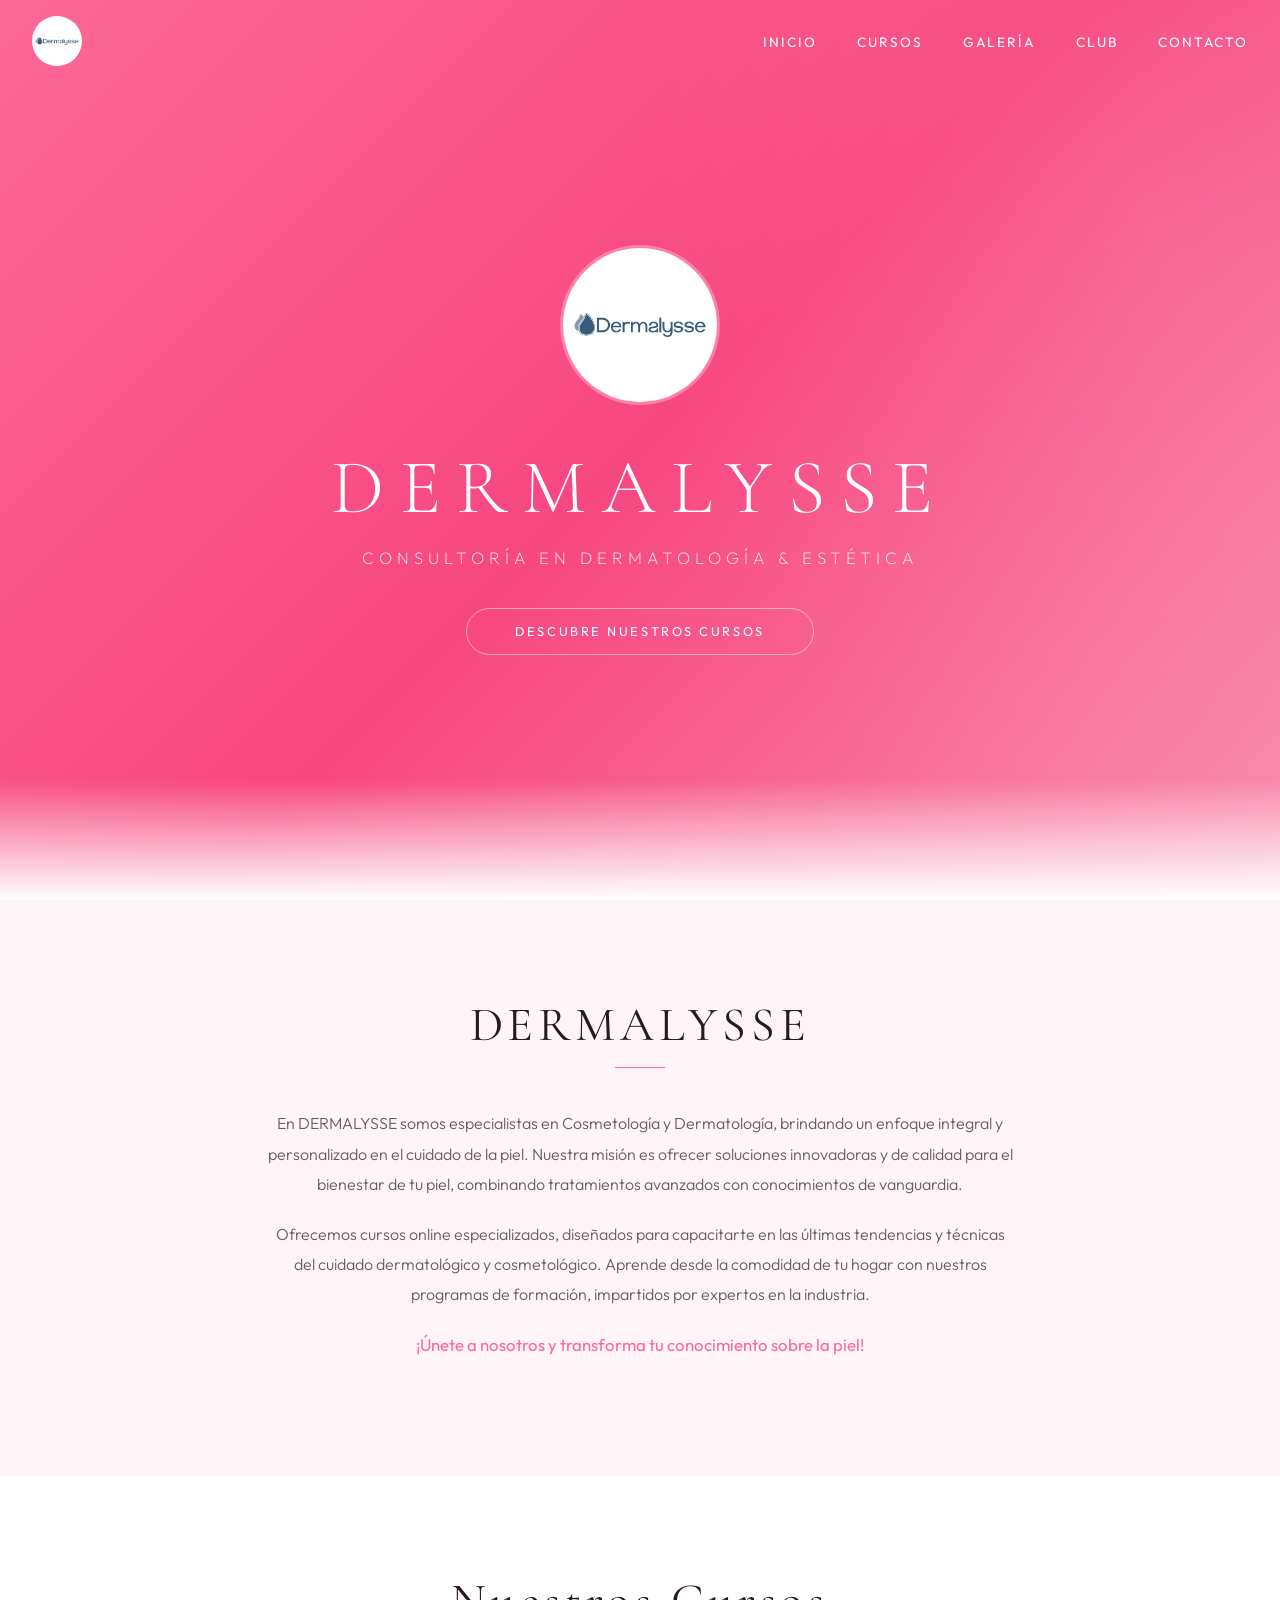
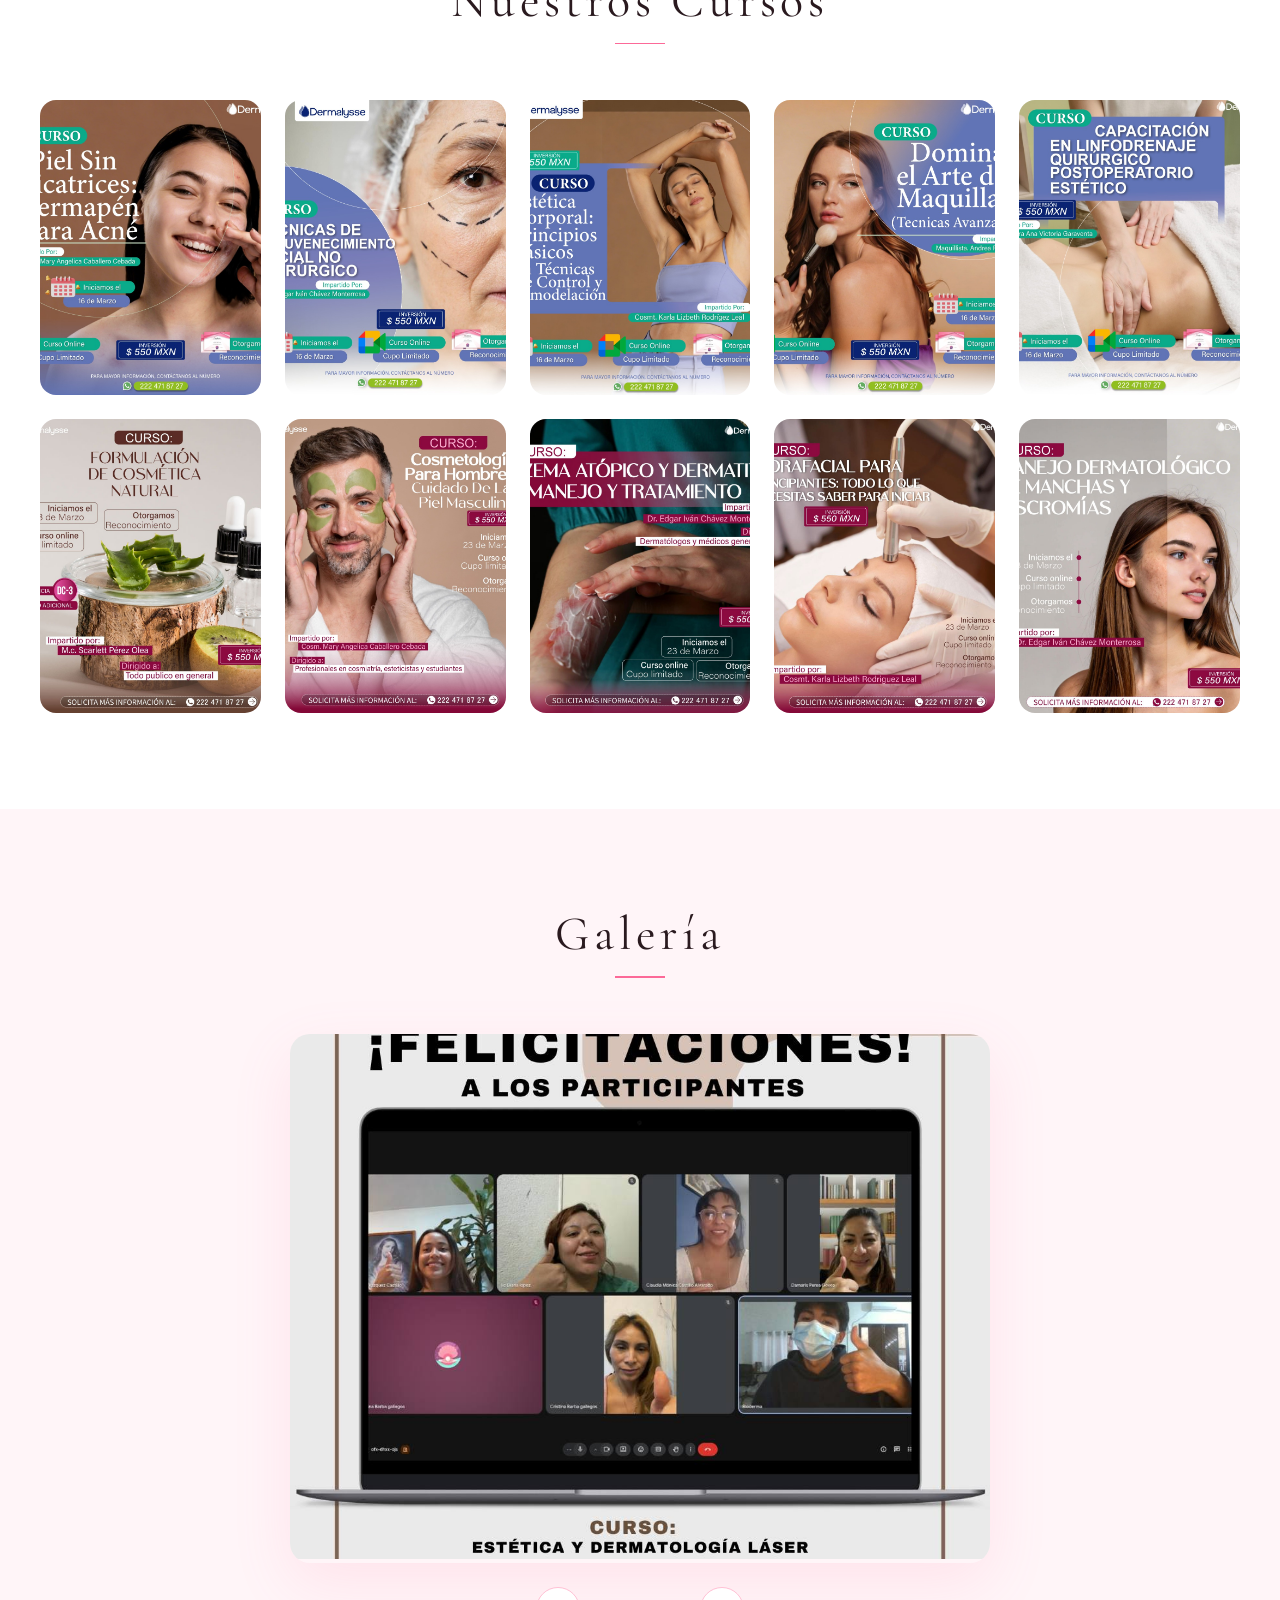
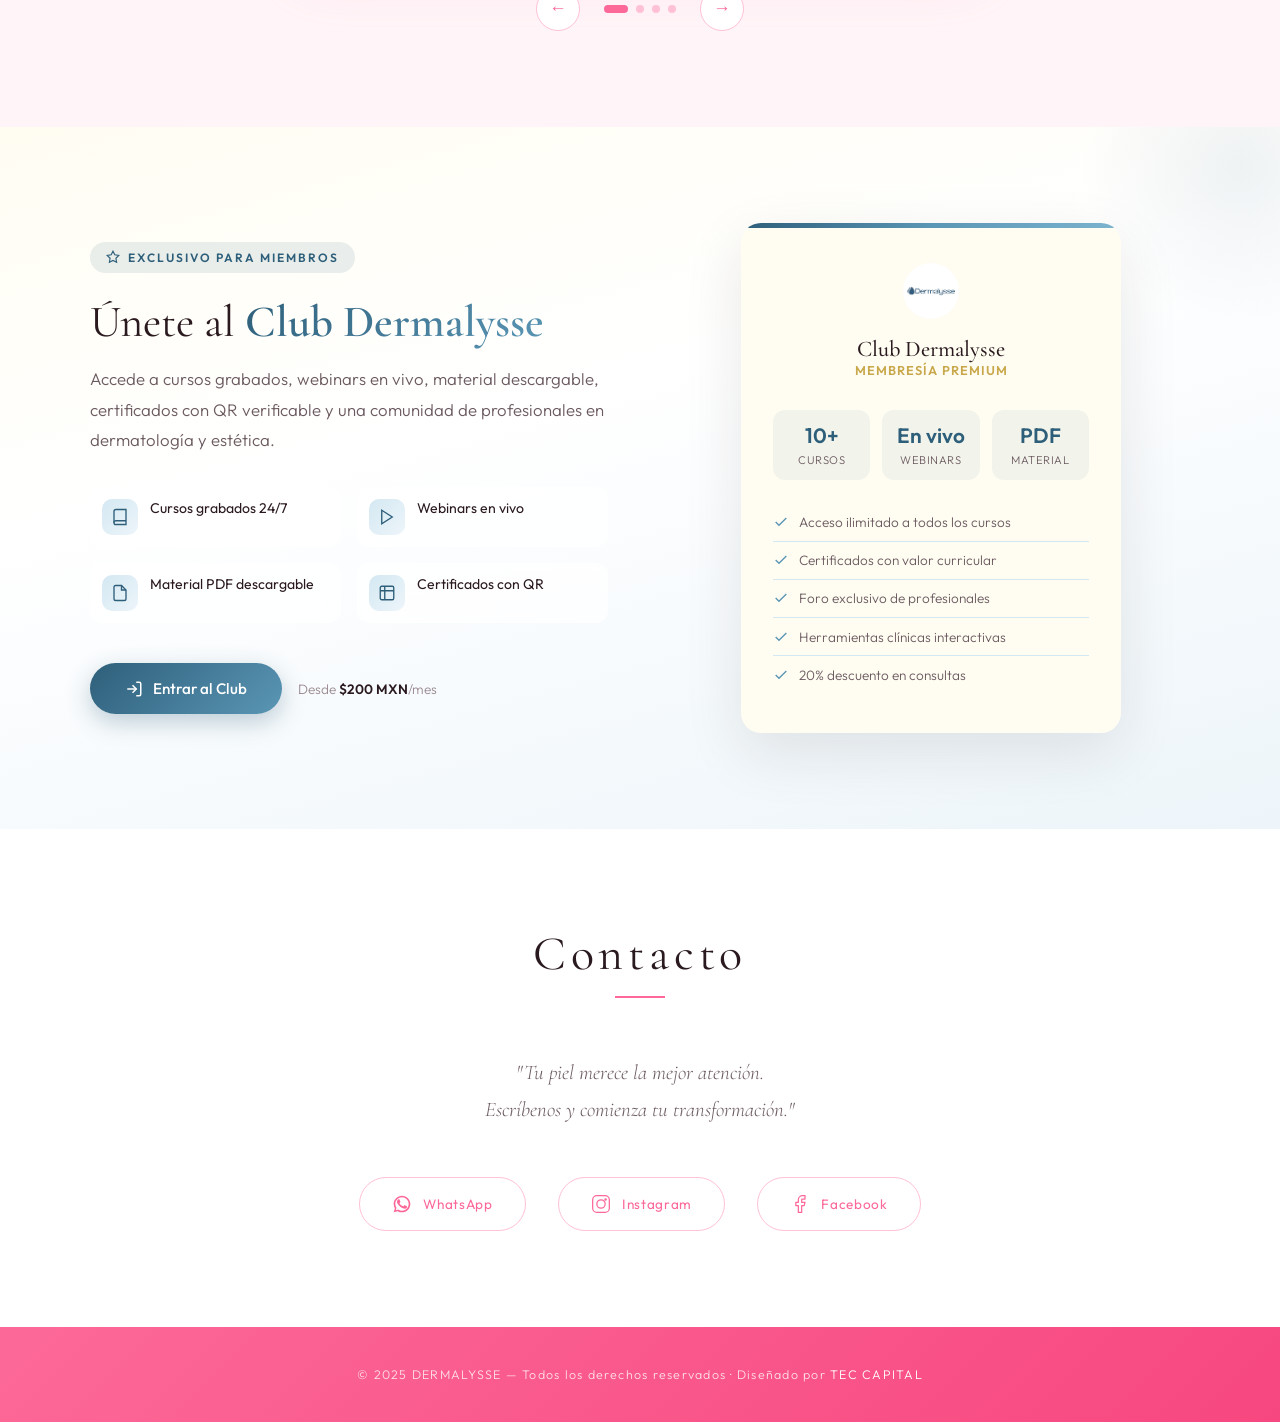
==== index.html @ e2c8ffbb "Add files via upload" ====
<!DOCTYPE html>
<html lang="es">
<head>
  <meta charset="UTF-8">
  <meta name="viewport" content="width=device-width, initial-scale=1.0">
  <title>DERMALYSSE — Consultoría en Dermatología y Estética</title>
  <link rel="icon" type="image/x-icon" href="favicon.ico">
  <link rel="icon" type="image/png" href="favicon.png">
  <link rel="apple-touch-icon" href="favicon.png">
  <link rel="preconnect" href="https://fonts.googleapis.com">
  <link href="https://fonts.googleapis.com/css2?family=Cormorant+Garamond:ital,wght@0,300;0,400;0,500;0,600;1,300;1,400&family=Outfit:wght@200;300;400;500;600&display=swap" rel="stylesheet">
  <style>
    /* ═══════════════════════════════════════
       DERMALYSSE — Minimalist Rose Theme
       ═══════════════════════════════════════ */

    :root {
      --rosa-bold: #f74780;
      --rosa-main: #fc6998;
      --rosa-mid: #fa8fb1;
      --rosa-soft: #ffc1d5;
      --rosa-pale: #ffe4ec;
      --rosa-ghost: #fff5f8;
      --white: #ffffff;
      --dark: #2a1a1f;
      --gray: #6b5a60;
      --light-gray: #9a8a90;
    }

    * {
      margin: 0;
      padding: 0;
      box-sizing: border-box;
    }

    html {
      scroll-behavior: smooth;
    }

    body {
      font-family: 'Outfit', sans-serif;
      font-weight: 300;
      color: var(--dark);
      background: var(--white);
      overflow-x: hidden;
    }

    /* ── NAV ── */
    nav {
      position: fixed;
      top: 0;
      left: 0;
      width: 100%;
      z-index: 1000;
      padding: 1rem 2rem;
      display: flex;
      align-items: center;
      justify-content: space-between;
      transition: all 0.4s ease;
      background: transparent;
    }

    nav.scrolled {
      background: rgba(255,255,255,0.92);
      backdrop-filter: blur(20px);
      -webkit-backdrop-filter: blur(20px);
      box-shadow: 0 1px 30px rgba(252,105,152,0.08);
      padding: 0.7rem 2rem;
    }

    .nav-logo {
      height: 50px;
      border-radius: 50%;
      transition: transform 0.3s ease;
    }

    nav.scrolled .nav-logo {
      height: 40px;
    }

    .nav-links {
      display: flex;
      gap: 2.5rem;
      list-style: none;
    }

    .nav-links a {
      text-decoration: none;
      font-size: 0.85rem;
      font-weight: 400;
      letter-spacing: 0.15em;
      text-transform: uppercase;
      color: var(--white);
      position: relative;
      transition: color 0.3s ease;
    }

    nav.scrolled .nav-links a {
      color: var(--dark);
    }

    .nav-links a::after {
      content: '';
      position: absolute;
      bottom: -4px;
      left: 0;
      width: 0;
      height: 1.5px;
      background: var(--rosa-main);
      transition: width 0.3s ease;
    }

    .nav-links a:hover::after {
      width: 100%;
    }

    /* Hamburger */
    .hamburger {
      display: none;
      flex-direction: column;
      gap: 5px;
      cursor: pointer;
      z-index: 1001;
    }

    .hamburger span {
      width: 25px;
      height: 2px;
      background: var(--white);
      transition: all 0.3s ease;
    }

    nav.scrolled .hamburger span {
      background: var(--dark);
    }

    /* ── HERO ── */
    .hero {
      min-height: 100vh;
      display: flex;
      align-items: center;
      justify-content: center;
      position: relative;
      overflow: hidden;
      background: linear-gradient(135deg, var(--rosa-main) 0%, var(--rosa-bold) 50%, var(--rosa-mid) 100%);
    }

    .hero::before {
      content: '';
      position: absolute;
      top: -50%;
      right: -30%;
      width: 80%;
      height: 150%;
      background: radial-gradient(ellipse, rgba(255,255,255,0.08) 0%, transparent 70%);
      pointer-events: none;
    }

    .hero::after {
      content: '';
      position: absolute;
      bottom: 0;
      left: 0;
      width: 100%;
      height: 120px;
      background: linear-gradient(to top, var(--white), transparent);
      pointer-events: none;
    }

    .hero-content {
      text-align: center;
      z-index: 2;
      padding: 2rem;
      animation: fadeUp 1.2s ease forwards;
    }

    .hero-logo-main {
      width: 160px;
      height: 160px;
      border-radius: 50%;
      object-fit: cover;
      border: 3px solid rgba(255,255,255,0.3);
      margin-bottom: 2rem;
      animation: softPulse 4s ease-in-out infinite;
    }

    .hero h1 {
      font-family: 'Cormorant Garamond', serif;
      font-weight: 300;
      font-size: clamp(2.5rem, 6vw, 5rem);
      color: var(--white);
      letter-spacing: 0.2em;
      margin-bottom: 0.8rem;
    }

    .hero-tagline {
      font-size: clamp(0.85rem, 2vw, 1.05rem);
      font-weight: 200;
      color: rgba(255,255,255,0.85);
      letter-spacing: 0.3em;
      text-transform: uppercase;
      margin-bottom: 2.5rem;
    }

    .hero-cta {
      display: inline-block;
      padding: 0.9rem 3rem;
      border: 1.5px solid rgba(255,255,255,0.5);
      color: var(--white);
      text-decoration: none;
      font-size: 0.8rem;
      letter-spacing: 0.2em;
      text-transform: uppercase;
      font-weight: 400;
      transition: all 0.4s ease;
      border-radius: 50px;
    }

    .hero-cta:hover {
      background: var(--white);
      color: var(--rosa-main);
      border-color: var(--white);
      transform: translateY(-2px);
      box-shadow: 0 10px 40px rgba(0,0,0,0.1);
    }

    /* ── ACERCA ── */
    .acerca {
      padding: 6rem 2rem;
      background: var(--rosa-ghost);
    }

    .acerca-wrapper {
      max-width: 750px;
      margin: 0 auto;
      text-align: center;
    }

    .acerca-wrapper h2 {
      font-family: 'Cormorant Garamond', serif;
      font-weight: 400;
      font-size: clamp(2rem, 4vw, 3rem);
      color: var(--dark);
      letter-spacing: 0.1em;
      margin-bottom: 0.8rem;
    }

    .acerca-wrapper .line {
      width: 50px;
      height: 1.5px;
      background: var(--rosa-main);
      margin: 0 auto 2.5rem auto;
    }

    .acerca-wrapper p {
      font-size: 1rem;
      font-weight: 300;
      color: var(--gray);
      line-height: 1.9;
      margin-bottom: 1.2rem;
    }

    .acerca-wrapper p:last-of-type {
      font-weight: 400;
      color: var(--rosa-main);
      font-size: 1.05rem;
      margin-top: 0.5rem;
    }

    /* ── MODAL ── */
    .modal-backdrop {
      position: fixed;
      inset: 0;
      background: rgba(42,26,31,0.45);
      backdrop-filter: blur(8px);
      -webkit-backdrop-filter: blur(8px);
      z-index: 2000;
      display: flex;
      align-items: center;
      justify-content: center;
      opacity: 0;
      pointer-events: none;
      transition: opacity 0.35s ease;
    }

    .modal-backdrop.active {
      opacity: 1;
      pointer-events: all;
    }

    .modal-card {
      background: var(--white);
      border-radius: 20px;
      padding: 2.5rem 2rem;
      max-width: 400px;
      width: 90%;
      text-align: center;
      transform: translateY(30px) scale(0.95);
      transition: transform 0.35s cubic-bezier(0.4,0,0.2,1);
      box-shadow: 0 25px 60px rgba(252,105,152,0.15);
      position: relative;
    }

    .modal-backdrop.active .modal-card {
      transform: translateY(0) scale(1);
    }

    .modal-close {
      position: absolute;
      top: 1rem;
      right: 1.2rem;
      background: none;
      border: none;
      font-size: 1.4rem;
      color: var(--light-gray);
      cursor: pointer;
      transition: color 0.3s ease;
      line-height: 1;
    }

    .modal-close:hover {
      color: var(--rosa-bold);
    }

    .modal-curso-name {
      font-family: 'Cormorant Garamond', serif;
      font-size: 1.6rem;
      font-weight: 500;
      color: var(--dark);
      margin-bottom: 0.4rem;
    }

    .modal-modalidad {
      font-size: 0.8rem;
      font-weight: 400;
      letter-spacing: 0.15em;
      text-transform: uppercase;
      color: var(--rosa-main);
      margin-bottom: 2rem;
    }

    .modal-features {
      display: flex;
      flex-direction: column;
      gap: 0.9rem;
      margin-bottom: 2rem;
    }

    .modal-feature {
      display: flex;
      align-items: center;
      gap: 0.8rem;
      padding: 0.7rem 1rem;
      background: var(--rosa-ghost);
      border-radius: 12px;
    }

    .modal-feature-icon {
      width: 36px;
      height: 36px;
      border-radius: 50%;
      background: var(--rosa-pale);
      display: flex;
      align-items: center;
      justify-content: center;
      flex-shrink: 0;
    }

    .modal-feature-icon svg {
      width: 16px;
      height: 16px;
    }

    .modal-feature span {
      font-size: 0.88rem;
      font-weight: 400;
      color: var(--dark);
      text-align: left;
    }

    .modal-inscribirse {
      display: inline-block;
      padding: 0.9rem 3rem;
      background: #25D366;
      color: var(--white);
      text-decoration: none;
      font-size: 0.85rem;
      font-weight: 500;
      letter-spacing: 0.1em;
      text-transform: uppercase;
      border-radius: 50px;
      transition: all 0.4s ease;
      border: none;
      cursor: pointer;
    }

    .modal-inscribirse:hover {
      background: #1fb855;
      transform: translateY(-2px);
      box-shadow: 0 10px 30px rgba(37,211,102,0.25);
    }

    /* ── SECTION TITLES ── */
    .section-title {
      text-align: center;
      margin-bottom: 3.5rem;
    }

    .section-title h2 {
      font-family: 'Cormorant Garamond', serif;
      font-weight: 400;
      font-size: clamp(2rem, 4vw, 3rem);
      color: var(--dark);
      letter-spacing: 0.1em;
      margin-bottom: 0.8rem;
    }

    .section-title .line {
      width: 50px;
      height: 1.5px;
      background: var(--rosa-main);
      margin: 0 auto;
    }

    /* ── CURSOS ── */
    .cursos {
      padding: 6rem 2rem;
      background: var(--white);
    }

    .cursos-grid {
      max-width: 1200px;
      margin: 0 auto;
      display: grid;
      grid-template-columns: repeat(auto-fill, minmax(220px, 1fr));
      gap: 1.5rem;
    }

    .curso-card {
      position: relative;
      border-radius: 16px;
      overflow: hidden;
      aspect-ratio: 3/4;
      cursor: pointer;
      group: curso;
    }

    .curso-card img {
      width: 100%;
      height: 100%;
      object-fit: cover;
      transition: transform 0.6s ease, filter 0.4s ease;
    }

    .curso-card:hover img {
      transform: scale(1.05);
    }

    .curso-overlay {
      position: absolute;
      inset: 0;
      background: linear-gradient(to top, rgba(252,105,152,0.85) 0%, transparent 60%);
      display: flex;
      align-items: flex-end;
      padding: 1.5rem;
      opacity: 0;
      transition: opacity 0.4s ease;
    }

    .curso-card:hover .curso-overlay {
      opacity: 1;
    }

    .curso-overlay span {
      color: var(--white);
      font-family: 'Cormorant Garamond', serif;
      font-size: 1.2rem;
      font-weight: 500;
      letter-spacing: 0.05em;
    }

    /* ── GALERÍA ── */
    .galeria {
      padding: 6rem 2rem;
      background: var(--rosa-ghost);
    }

    .carousel-container {
      max-width: 700px;
      margin: 0 auto;
      position: relative;
    }

    .carousel-track {
      overflow: hidden;
      border-radius: 20px;
      box-shadow: 0 20px 60px rgba(252,105,152,0.12);
    }

    .carousel-inner {
      display: flex;
      transition: transform 0.5s cubic-bezier(0.4, 0, 0.2, 1);
    }

    .carousel-slide {
      min-width: 100%;
      aspect-ratio: 4/3;
    }

    .carousel-slide img {
      width: 100%;
      height: 100%;
      object-fit: cover;
    }

    .carousel-controls {
      display: flex;
      justify-content: center;
      align-items: center;
      gap: 1.5rem;
      margin-top: 1.5rem;
    }

    .carousel-btn {
      width: 44px;
      height: 44px;
      border-radius: 50%;
      border: 1.5px solid var(--rosa-soft);
      background: var(--white);
      color: var(--rosa-main);
      font-size: 1.1rem;
      cursor: pointer;
      display: flex;
      align-items: center;
      justify-content: center;
      transition: all 0.3s ease;
    }

    .carousel-btn:hover {
      background: var(--rosa-main);
      color: var(--white);
      border-color: var(--rosa-main);
      transform: scale(1.08);
    }

    .carousel-dots {
      display: flex;
      gap: 8px;
    }

    .carousel-dot {
      width: 8px;
      height: 8px;
      border-radius: 50%;
      background: var(--rosa-soft);
      border: none;
      cursor: pointer;
      transition: all 0.3s ease;
    }

    .carousel-dot.active {
      background: var(--rosa-main);
      width: 24px;
      border-radius: 4px;
    }

    /* ── CONTACTO ── */
    .contacto {
      padding: 6rem 2rem;
      background: var(--white);
    }

    .contacto-wrapper {
      max-width: 800px;
      margin: 0 auto;
      text-align: center;
    }

    .contacto-text {
      font-family: 'Cormorant Garamond', serif;
      font-size: 1.3rem;
      font-weight: 300;
      color: var(--gray);
      line-height: 1.8;
      margin-bottom: 3rem;
      font-style: italic;
    }

    .contacto-links {
      display: flex;
      justify-content: center;
      gap: 2rem;
      flex-wrap: wrap;
    }

    .contacto-btn {
      display: flex;
      align-items: center;
      gap: 0.7rem;
      padding: 1rem 2rem;
      border-radius: 50px;
      text-decoration: none;
      font-size: 0.85rem;
      font-weight: 400;
      letter-spacing: 0.05em;
      transition: all 0.4s ease;
      border: 1.5px solid var(--rosa-soft);
      color: var(--rosa-main);
      background: var(--white);
    }

    .contacto-btn svg {
      width: 20px;
      height: 20px;
      flex-shrink: 0;
    }

    .contacto-btn:hover {
      background: var(--rosa-main);
      color: var(--white);
      border-color: var(--rosa-main);
      transform: translateY(-3px);
      box-shadow: 0 10px 30px rgba(252,105,152,0.2);
    }

    .contacto-btn:hover svg path,
    .contacto-btn:hover svg circle {
      fill: var(--white);
    }

    .contacto-btn--whatsapp:hover {
      background: #25D366;
      border-color: #25D366;
    }

    /* ── CLUB DE MIEMBROS ── */
    .club-section {
      --club-dark: #2e5f7a;
      --club-main: #5a96b5;
      --club-light: #7db4cf;
      --club-pale: #d4e8f2;
      --club-ghost: #edf5fa;
      --club-cream: #fffdf2;
      --club-cream-mid: #f5edd4;
      --club-gold: #c9a84c;
      padding: 6rem 2rem;
      background: linear-gradient(165deg, var(--club-cream) 0%, #fff 40%, var(--club-ghost) 100%);
      position: relative;
      overflow: hidden;
    }

    .club-section::before {
      content: '';
      position: absolute;
      top: -120px;
      right: -120px;
      width: 320px;
      height: 320px;
      border-radius: 50%;
      background: radial-gradient(circle, rgba(46,95,122,.08), transparent 70%);
      pointer-events: none;
    }

    .club-wrapper {
      max-width: 1100px;
      margin: 0 auto;
      display: grid;
      grid-template-columns: 1fr 1fr;
      gap: 4rem;
      align-items: center;
    }

    .club-info {
      position: relative;
      z-index: 1;
    }

    .club-badge {
      display: inline-flex;
      align-items: center;
      gap: .5rem;
      background: rgba(46,95,122,.1);
      color: var(--club-dark);
      font-size: .75rem;
      font-weight: 600;
      letter-spacing: 2px;
      text-transform: uppercase;
      padding: .5rem 1rem;
      border-radius: 30px;
      margin-bottom: 1.5rem;
    }

    .club-info h2 {
      font-family: 'Cormorant Garamond', serif;
      font-size: 2.8rem;
      font-weight: 400;
      line-height: 1.15;
      color: var(--dark);
      margin-bottom: 1rem;
    }

    .club-info h2 span {
      background: linear-gradient(135deg, var(--club-dark), var(--club-main));
      -webkit-background-clip: text;
      -webkit-text-fill-color: transparent;
      background-clip: text;
      font-weight: 600;
    }

    .club-info > p {
      font-size: 1.05rem;
      color: var(--gray);
      line-height: 1.8;
      margin-bottom: 2rem;
    }

    .club-features {
      display: grid;
      grid-template-columns: 1fr 1fr;
      gap: 1rem;
      margin-bottom: 2.5rem;
    }

    .club-feat {
      display: flex;
      align-items: flex-start;
      gap: .75rem;
      padding: .75rem;
      border-radius: 12px;
      background: rgba(255,255,255,.7);
      backdrop-filter: blur(6px);
      transition: transform .3s ease, box-shadow .3s ease;
    }

    .club-feat:hover {
      transform: translateY(-2px);
      box-shadow: 0 6px 20px rgba(46,95,122,.1);
    }

    .club-feat-icon {
      flex-shrink: 0;
      width: 36px;
      height: 36px;
      border-radius: 10px;
      background: linear-gradient(135deg, var(--club-pale), var(--club-ghost));
      display: grid;
      place-items: center;
    }

    .club-feat-icon svg {
      width: 18px;
      height: 18px;
      stroke: var(--club-dark);
      fill: none;
      stroke-width: 1.8;
    }

    .club-feat span {
      font-size: .88rem;
      font-weight: 400;
      color: var(--dark);
      line-height: 1.4;
    }

    .club-actions {
      display: flex;
      gap: 1rem;
      align-items: center;
      flex-wrap: wrap;
    }

    .club-btn-primary {
      display: inline-flex;
      align-items: center;
      gap: .6rem;
      padding: 1rem 2.2rem;
      background: linear-gradient(135deg, var(--club-dark), var(--club-main));
      color: white;
      border: none;
      border-radius: 50px;
      font-size: .95rem;
      font-weight: 500;
      text-decoration: none;
      transition: all .4s ease;
      box-shadow: 0 8px 25px rgba(46,95,122,.3);
    }

    .club-btn-primary:hover {
      transform: translateY(-2px);
      box-shadow: 0 12px 35px rgba(46,95,122,.4);
    }

    .club-btn-primary svg {
      width: 18px;
      height: 18px;
      fill: none;
      stroke: white;
      stroke-width: 2;
    }

    .club-price-hint {
      font-size: .85rem;
      color: var(--light-gray);
    }

    .club-price-hint strong {
      color: var(--dark);
      font-weight: 600;
    }

    .club-visual {
      position: relative;
      display: flex;
      justify-content: center;
      align-items: center;
    }

    .club-card-preview {
      background: var(--club-cream);
      border-radius: 20px;
      box-shadow: 0 20px 60px rgba(42,26,31,.1);
      padding: 2.5rem 2rem;
      width: 100%;
      max-width: 380px;
      position: relative;
      overflow: hidden;
    }

    .club-card-preview::before {
      content: '';
      position: absolute;
      top: 0;
      left: 0;
      right: 0;
      height: 5px;
      background: linear-gradient(90deg, var(--club-dark), var(--club-main), var(--club-light));
    }

    .club-card-header {
      text-align: center;
      margin-bottom: 2rem;
    }

    .club-card-logo {
      width: 56px;
      height: 56px;
      border-radius: 50%;
      margin-bottom: .75rem;
    }

    .club-card-header h3 {
      font-family: 'Cormorant Garamond', serif;
      font-size: 1.4rem;
      font-weight: 500;
      color: var(--dark);
    }

    .club-card-header p {
      font-size: .8rem;
      color: var(--club-gold);
      letter-spacing: 1px;
      text-transform: uppercase;
      font-weight: 600;
    }

    .club-card-stats {
      display: grid;
      grid-template-columns: 1fr 1fr 1fr;
      gap: .75rem;
      margin-bottom: 1.5rem;
    }

    .club-card-stat {
      text-align: center;
      padding: .75rem .5rem;
      background: rgba(46,95,122,.06);
      border-radius: 12px;
    }

    .club-card-stat strong {
      display: block;
      font-size: 1.3rem;
      font-weight: 600;
      color: var(--club-dark);
    }

    .club-card-stat span {
      font-size: .7rem;
      color: var(--gray);
      text-transform: uppercase;
      letter-spacing: .5px;
    }

    .club-card-items {
      list-style: none;
    }

    .club-card-items li {
      display: flex;
      align-items: center;
      gap: .6rem;
      padding: .6rem 0;
      border-bottom: 1px solid var(--club-pale);
      font-size: .85rem;
      color: var(--gray);
    }

    .club-card-items li:last-child {
      border-bottom: none;
    }

    .club-card-items li svg {
      width: 16px;
      height: 16px;
      stroke: var(--club-main);
      fill: none;
      stroke-width: 2;
      flex-shrink: 0;
    }

    @media (max-width: 768px) {
      .club-wrapper {
        grid-template-columns: 1fr;
        gap: 2.5rem;
        text-align: center;
      }
      .club-info h2 { font-size: 2.1rem; }
      .club-features { grid-template-columns: 1fr; }
      .club-actions { justify-content: center; }
      .club-visual { order: -1; }
      .club-card-preview { max-width: 340px; }
    }

    /* ── FOOTER ── */
    footer {
      background: linear-gradient(135deg, var(--rosa-main), var(--rosa-bold));
      padding: 2.5rem 2rem;
      text-align: center;
    }

    footer p {
      color: rgba(255,255,255,0.8);
      font-size: 0.78rem;
      letter-spacing: 0.1em;
    }

    footer a {
      color: var(--white);
      text-decoration: none;
    }

    /* ── ANIMATIONS ── */
    @keyframes fadeUp {
      from { opacity: 0; transform: translateY(40px); }
      to { opacity: 1; transform: translateY(0); }
    }

    @keyframes softPulse {
      0%, 100% { box-shadow: 0 0 0 0 rgba(255,255,255,0.2); }
      50% { box-shadow: 0 0 0 20px rgba(255,255,255,0); }
    }

    .reveal {
      opacity: 0;
      transform: translateY(30px);
      transition: all 0.8s cubic-bezier(0.4, 0, 0.2, 1);
    }

    .reveal.visible {
      opacity: 1;
      transform: translateY(0);
    }

    /* ── MOBILE ── */
    @media (max-width: 768px) {
      .nav-links {
        position: fixed;
        top: 0;
        right: -100%;
        width: 70%;
        height: 100vh;
        background: rgba(255,255,255,0.97);
        backdrop-filter: blur(20px);
        flex-direction: column;
        align-items: center;
        justify-content: center;
        gap: 2rem;
        transition: right 0.4s ease;
      }

      .nav-links.open {
        right: 0;
      }

      .nav-links a {
        color: var(--dark) !important;
        font-size: 1rem;
      }

      .hamburger {
        display: flex;
      }

      .hamburger.active span:nth-child(1) {
        transform: rotate(45deg) translate(5px, 5px);
      }
      .hamburger.active span:nth-child(2) {
        opacity: 0;
      }
      .hamburger.active span:nth-child(3) {
        transform: rotate(-45deg) translate(5px, -5px);
      }

      .hero h1 {
        letter-spacing: 0.1em;
      }

      .cursos-grid {
        grid-template-columns: repeat(2, 1fr);
        gap: 1rem;
      }

      .curso-overlay {
        opacity: 1;
        background: linear-gradient(to top, rgba(252,105,152,0.75) 0%, transparent 50%);
      }

      .contacto-links {
        flex-direction: column;
        align-items: center;
      }

      .contacto-btn {
        width: 100%;
        max-width: 300px;
        justify-content: center;
      }
    }

    @media (max-width: 480px) {
      .cursos-grid {
        grid-template-columns: 1fr 1fr;
        gap: 0.8rem;
      }

      .curso-card {
        border-radius: 12px;
      }
    }
  </style>
</head>
<body>

  <!-- ═══ NAV ═══ -->
  <nav id="navbar">
    <img src="img/logo.jpg" alt="Dermalysse" class="nav-logo">
    <ul class="nav-links" id="navLinks">
      <li><a href="#inicio" onclick="closeMenu()">Inicio</a></li>
      <li><a href="#cursos" onclick="closeMenu()">Cursos</a></li>
      <li><a href="#galeria" onclick="closeMenu()">Galería</a></li>
      <li><a href="#club" onclick="closeMenu()">Club</a></li>
      <li><a href="#contacto" onclick="closeMenu()">Contacto</a></li>
    </ul>
    <div class="hamburger" id="hamburger" onclick="toggleMenu()">
      <span></span>
      <span></span>
      <span></span>
    </div>
  </nav>

  <!-- ═══ HERO ═══ -->
  <section class="hero" id="inicio">
    <div class="hero-content">
      <img src="img/logo.jpg" alt="Dermalysse Logo" class="hero-logo-main">
      <h1>DERMALYSSE</h1>
      <p class="hero-tagline">Consultoría en Dermatología & Estética</p>
      <a href="#cursos" class="hero-cta">Descubre Nuestros Cursos</a>
    </div>
  </section>

  <!-- ═══ ACERCA ═══ -->
  <section class="acerca">
    <div class="acerca-wrapper reveal">
      <h2>DERMALYSSE</h2>
      <div class="line"></div>
      <p>En DERMALYSSE somos especialistas en Cosmetología y Dermatología, brindando un enfoque integral y personalizado en el cuidado de la piel. Nuestra misión es ofrecer soluciones innovadoras y de calidad para el bienestar de tu piel, combinando tratamientos avanzados con conocimientos de vanguardia.</p>
      <p>Ofrecemos cursos online especializados, diseñados para capacitarte en las últimas tendencias y técnicas del cuidado dermatológico y cosmetológico. Aprende desde la comodidad de tu hogar con nuestros programas de formación, impartidos por expertos en la industria.</p>
      <p>¡Únete a nosotros y transforma tu conocimiento sobre la piel!</p>
    </div>
  </section>

  <!-- ═══ CURSOS ═══ -->
  <section class="cursos" id="cursos">
    <div class="section-title reveal">
      <h2>Nuestros Cursos</h2>
      <div class="line"></div>
    </div>
    <div class="cursos-grid">
      <div class="curso-card reveal" onclick="openModal('Cicatrices')">
        <img src="img/cursos/cicatrices.jpg" alt="Cicatrices" loading="lazy">
        <div class="curso-overlay"><span>Cicatrices</span></div>
      </div>
      <div class="curso-card reveal" onclick="openModal('Quirúrgico')">
        <img src="img/cursos/quirurgico.jpg" alt="Quirúrgico" loading="lazy">
        <div class="curso-overlay"><span>Quirúrgico</span></div>
      </div>
      <div class="curso-card reveal" onclick="openModal('Remodelación')">
        <img src="img/cursos/remodelacion.jpg" alt="Remodelación" loading="lazy">
        <div class="curso-overlay"><span>Remodelación</span></div>
      </div>
      <div class="curso-card reveal" onclick="openModal('Maquillaje')">
        <img src="img/cursos/maquillaje.jpg" alt="Maquillaje" loading="lazy">
        <div class="curso-overlay"><span>Maquillaje</span></div>
      </div>
      <div class="curso-card reveal" onclick="openModal('Linfodrenaje')">
        <img src="img/cursos/linfodrenaje.jpg" alt="Linfodrenaje" loading="lazy">
        <div class="curso-overlay"><span>Linfodrenaje</span></div>
      </div>
      <div class="curso-card reveal" onclick="openModal('Cosmética Natural')">
        <img src="img/cursos/cosmetica-natural.jpg" alt="Cosmética Natural" loading="lazy">
        <div class="curso-overlay"><span>Cosmética Natural</span></div>
      </div>
      <div class="curso-card reveal" onclick="openModal('Cosmetología')">
        <img src="img/cursos/cosmetologia.jpg" alt="Cosmetología" loading="lazy">
        <div class="curso-overlay"><span>Cosmetología</span></div>
      </div>
      <div class="curso-card reveal" onclick="openModal('Eczema')">
        <img src="img/cursos/eczema.jpg" alt="Eczema" loading="lazy">
        <div class="curso-overlay"><span>Eczema</span></div>
      </div>
      <div class="curso-card reveal" onclick="openModal('Hidrafacial')">
        <img src="img/cursos/hidrafacial.jpg" alt="Hidrafacial" loading="lazy">
        <div class="curso-overlay"><span>Hidrafacial</span></div>
      </div>
      <div class="curso-card reveal" onclick="openModal('Manchas')">
        <img src="img/cursos/manchas.jpg" alt="Manchas" loading="lazy">
        <div class="curso-overlay"><span>Manchas</span></div>
      </div>
    </div>
  </section>

  <!-- ═══ GALERÍA ═══ -->
  <section class="galeria" id="galeria">
    <div class="section-title reveal">
      <h2>Galería</h2>
      <div class="line"></div>
    </div>
    <div class="carousel-container reveal">
      <div class="carousel-track">
        <div class="carousel-inner" id="carouselInner">
          <div class="carousel-slide"><img src="img/galeria/foto1.jpg" alt="Galería 1"></div>
          <div class="carousel-slide"><img src="img/galeria/foto2.jpg" alt="Galería 2"></div>
          <div class="carousel-slide"><img src="img/galeria/foto3.jpg" alt="Galería 3"></div>
          <div class="carousel-slide"><img src="img/galeria/foto4.jpg" alt="Galería 4"></div>
        </div>
      </div>
      <div class="carousel-controls">
        <button class="carousel-btn" onclick="moveCarousel(-1)" aria-label="Anterior">&#8592;</button>
        <div class="carousel-dots" id="carouselDots">
          <button class="carousel-dot active" onclick="goToSlide(0)"></button>
          <button class="carousel-dot" onclick="goToSlide(1)"></button>
          <button class="carousel-dot" onclick="goToSlide(2)"></button>
          <button class="carousel-dot" onclick="goToSlide(3)"></button>
        </div>
        <button class="carousel-btn" onclick="moveCarousel(1)" aria-label="Siguiente">&#8594;</button>
      </div>
    </div>
  </section>

  <!-- ═══ CLUB DE MIEMBROS ═══ -->
  <section class="club-section" id="club">
    <div class="club-wrapper">
      <div class="club-info reveal">
        <div class="club-badge">
          <svg width="14" height="14" viewBox="0 0 24 24" fill="none" stroke="currentColor" stroke-width="2"><path d="M12 2l3.09 6.26L22 9.27l-5 4.87 1.18 6.88L12 17.77l-6.18 3.25L7 14.14 2 9.27l6.91-1.01L12 2z"/></svg>
          Exclusivo para miembros
        </div>
        <h2>Únete al <span>Club Dermalysse</span></h2>
        <p>Accede a cursos grabados, webinars en vivo, material descargable, certificados con QR verificable y una comunidad de profesionales en dermatología y estética.</p>
        <div class="club-features">
          <div class="club-feat">
            <div class="club-feat-icon"><svg viewBox="0 0 24 24"><path d="M4 19.5A2.5 2.5 0 016.5 17H20"/><path d="M6.5 2H20v20H6.5A2.5 2.5 0 014 19.5v-15A2.5 2.5 0 016.5 2z"/></svg></div>
            <span>Cursos grabados 24/7</span>
          </div>
          <div class="club-feat">
            <div class="club-feat-icon"><svg viewBox="0 0 24 24"><polygon points="5 3 19 12 5 21 5 3"/></svg></div>
            <span>Webinars en vivo</span>
          </div>
          <div class="club-feat">
            <div class="club-feat-icon"><svg viewBox="0 0 24 24"><path d="M14 2H6a2 2 0 00-2 2v16a2 2 0 002 2h12a2 2 0 002-2V8z"/><polyline points="14 2 14 8 20 8"/></svg></div>
            <span>Material PDF descargable</span>
          </div>
          <div class="club-feat">
            <div class="club-feat-icon"><svg viewBox="0 0 24 24"><rect x="3" y="3" width="18" height="18" rx="2"/><path d="M3 9h18M9 3v18"/></svg></div>
            <span>Certificados con QR</span>
          </div>
        </div>
        <div class="club-actions">
          <a href="https://club.dermalyssemx.com" target="_blank" class="club-btn-primary">
            <svg viewBox="0 0 24 24"><path d="M15 3h4a2 2 0 012 2v14a2 2 0 01-2 2h-4"/><polyline points="10 17 15 12 10 7"/><line x1="15" y1="12" x2="3" y2="12"/></svg>
            Entrar al Club
          </a>
          <span class="club-price-hint">Desde <strong>$200 MXN</strong>/mes</span>
        </div>
      </div>
      <div class="club-visual reveal">
        <div class="club-card-preview">
          <div class="club-card-header">
            <img src="img/logo.jpg" alt="Dermalysse" class="club-card-logo">
            <h3>Club Dermalysse</h3>
            <p>Membresía Premium</p>
          </div>
          <div class="club-card-stats">
            <div class="club-card-stat"><strong>10+</strong><span>Cursos</span></div>
            <div class="club-card-stat"><strong>En vivo</strong><span>Webinars</span></div>
            <div class="club-card-stat"><strong>PDF</strong><span>Material</span></div>
          </div>
          <ul class="club-card-items">
            <li><svg viewBox="0 0 24 24"><polyline points="20 6 9 17 4 12"/></svg>Acceso ilimitado a todos los cursos</li>
            <li><svg viewBox="0 0 24 24"><polyline points="20 6 9 17 4 12"/></svg>Certificados con valor curricular</li>
            <li><svg viewBox="0 0 24 24"><polyline points="20 6 9 17 4 12"/></svg>Foro exclusivo de profesionales</li>
            <li><svg viewBox="0 0 24 24"><polyline points="20 6 9 17 4 12"/></svg>Herramientas clínicas interactivas</li>
            <li><svg viewBox="0 0 24 24"><polyline points="20 6 9 17 4 12"/></svg>20% descuento en consultas</li>
          </ul>
        </div>
      </div>
    </div>
  </section>

  <!-- ═══ CONTACTO ═══ -->
  <section class="contacto" id="contacto">
    <div class="section-title reveal">
      <h2>Contacto</h2>
      <div class="line"></div>
    </div>
    <div class="contacto-wrapper reveal">
      <p class="contacto-text">
        "Tu piel merece la mejor atención.<br>Escríbenos y comienza tu transformación."
      </p>
      <div class="contacto-links">
        <!-- WhatsApp -->
        <a href="https://wa.me/5212224718727?text=Hola%20Dermalysse%2C%20me%20gustar%C3%ADa%20obtener%20informaci%C3%B3n" target="_blank" class="contacto-btn contacto-btn--whatsapp">
          <svg viewBox="0 0 24 24" fill="none"><path d="M17.472 14.382c-.297-.149-1.758-.867-2.03-.967-.273-.099-.471-.148-.67.15-.197.297-.767.966-.94 1.164-.173.199-.347.223-.644.075-.297-.15-1.255-.463-2.39-1.475-.883-.788-1.48-1.761-1.653-2.059-.173-.297-.018-.458.13-.606.134-.133.298-.347.446-.52.149-.174.198-.298.298-.497.099-.198.05-.371-.025-.52-.075-.149-.669-1.612-.916-2.207-.242-.579-.487-.5-.669-.51-.173-.008-.371-.01-.57-.01-.198 0-.52.074-.792.372-.272.297-1.04 1.016-1.04 2.479 0 1.462 1.065 2.875 1.213 3.074.149.198 2.096 3.2 5.077 4.487.709.306 1.262.489 1.694.625.712.227 1.36.195 1.871.118.571-.085 1.758-.719 2.006-1.413.248-.694.248-1.289.173-1.413-.074-.124-.272-.198-.57-.347z" fill="var(--rosa-main)"/><path d="M12 2C6.477 2 2 6.477 2 12c0 1.89.525 3.66 1.438 5.168L2 22l4.832-1.438A9.955 9.955 0 0012 22c5.523 0 10-4.477 10-10S17.523 2 12 2zm0 18a7.96 7.96 0 01-4.11-1.14l-.29-.174-3.01.79.8-2.93-.19-.3A7.96 7.96 0 014 12c0-4.41 3.59-8 8-8s8 3.59 8 8-3.59 8-8 8z" fill="var(--rosa-main)"/></svg>
          WhatsApp
        </a>
        <!-- Instagram -->
        <a href="https://www.instagram.com/dermalysseconsulta" target="_blank" class="contacto-btn">
          <svg viewBox="0 0 24 24" fill="none"><rect x="2" y="2" width="20" height="20" rx="5" stroke="var(--rosa-main)" stroke-width="1.5"/><circle cx="12" cy="12" r="5" stroke="var(--rosa-main)" stroke-width="1.5"/><circle cx="17.5" cy="6.5" r="1.5" fill="var(--rosa-main)"/></svg>
          Instagram
        </a>
        <!-- Facebook -->
        <a href="https://www.facebook.com/profile.php?id=61581624870383" target="_blank" class="contacto-btn">
          <svg viewBox="0 0 24 24" fill="none"><path d="M18 2h-3a5 5 0 00-5 5v3H7v4h3v8h4v-8h3l1-4h-4V7a1 1 0 011-1h3V2z" stroke="var(--rosa-main)" stroke-width="1.5" stroke-linecap="round" stroke-linejoin="round"/></svg>
          Facebook
        </a>
      </div>
    </div>
  </section>

  <!-- ═══ MODAL CURSO ═══ -->
  <div class="modal-backdrop" id="cursoModal" onclick="closeModal(event)">
    <div class="modal-card">
      <button class="modal-close" onclick="closeModalDirect()">&times;</button>
      <h3 class="modal-curso-name" id="modalCursoName"></h3>
      <p class="modal-modalidad">Modalidad Online</p>
      <div class="modal-features">
        <div class="modal-feature">
          <div class="modal-feature-icon">
            <svg viewBox="0 0 24 24" fill="none"><path d="M9 12l2 2 4-4" stroke="var(--rosa-main)" stroke-width="2" stroke-linecap="round" stroke-linejoin="round"/><rect x="3" y="4" width="18" height="16" rx="2" stroke="var(--rosa-main)" stroke-width="1.5"/></svg>
          </div>
          <span>Certificado con valor curricular</span>
        </div>
        <div class="modal-feature">
          <div class="modal-feature-icon">
            <svg viewBox="0 0 24 24" fill="none"><rect x="3" y="3" width="18" height="18" rx="2" stroke="var(--rosa-main)" stroke-width="1.5"/><path d="M3 9h18M9 3v18" stroke="var(--rosa-main)" stroke-width="1.5"/></svg>
          </div>
          <span>QR verificable</span>
        </div>
        <div class="modal-feature">
          <div class="modal-feature-icon">
            <svg viewBox="0 0 24 24" fill="none"><path d="M12 2v4M12 18v4M4.93 4.93l2.83 2.83M16.24 16.24l2.83 2.83M2 12h4M18 12h4M4.93 19.07l2.83-2.83M16.24 7.76l2.83-2.83" stroke="var(--rosa-main)" stroke-width="1.5" stroke-linecap="round"/></svg>
          </div>
          <span>Folio único de registro</span>
        </div>
      </div>
      <a id="modalWhatsapp" href="#" target="_blank" class="modal-inscribirse">Inscribirse</a>
    </div>
  </div>

  <!-- ═══ FOOTER ═══ -->
  <footer>
    <p>&copy; 2025 DERMALYSSE — Todos los derechos reservados · Diseñado por <a href="#">TEC CAPITAL</a></p>
  </footer>

  <!-- ═══ SCRIPTS ═══ -->
  <script>
    // ── Navbar scroll effect
    const navbar = document.getElementById('navbar');
    window.addEventListener('scroll', () => {
      navbar.classList.toggle('scrolled', window.scrollY > 60);
    });

    // ── Mobile menu
    function toggleMenu() {
      document.getElementById('navLinks').classList.toggle('open');
      document.getElementById('hamburger').classList.toggle('active');
    }

    function closeMenu() {
      document.getElementById('navLinks').classList.remove('open');
      document.getElementById('hamburger').classList.remove('active');
    }

    // ── Carousel
    let currentSlide = 0;
    const totalSlides = 4;
    let autoPlay;

    function updateCarousel() {
      document.getElementById('carouselInner').style.transform = `translateX(-${currentSlide * 100}%)`;
      document.querySelectorAll('.carousel-dot').forEach((dot, i) => {
        dot.classList.toggle('active', i === currentSlide);
      });
    }

    function moveCarousel(dir) {
      currentSlide = (currentSlide + dir + totalSlides) % totalSlides;
      updateCarousel();
      resetAutoPlay();
    }

    function goToSlide(index) {
      currentSlide = index;
      updateCarousel();
      resetAutoPlay();
    }

    function resetAutoPlay() {
      clearInterval(autoPlay);
      autoPlay = setInterval(() => moveCarousel(1), 4500);
    }

    resetAutoPlay();

    // ── Touch/swipe support
    let touchStartX = 0;
    const track = document.querySelector('.carousel-track');
    track.addEventListener('touchstart', e => { touchStartX = e.touches[0].clientX; });
    track.addEventListener('touchend', e => {
      const diff = touchStartX - e.changedTouches[0].clientX;
      if (Math.abs(diff) > 50) moveCarousel(diff > 0 ? 1 : -1);
    });

    // ── Modal de cursos
    function openModal(cursoName) {
      document.getElementById('modalCursoName').textContent = cursoName;
      const msg = encodeURIComponent(`Hola Dermalysse, me gustaría inscribirme al curso de ${cursoName}`);
      document.getElementById('modalWhatsapp').href = `https://wa.me/5212224718727?text=${msg}`;
      document.getElementById('cursoModal').classList.add('active');
      document.body.style.overflow = 'hidden';
    }

    function closeModal(e) {
      if (e.target === e.currentTarget) closeModalDirect();
    }

    function closeModalDirect() {
      document.getElementById('cursoModal').classList.remove('active');
      document.body.style.overflow = '';
    }

    document.addEventListener('keydown', e => {
      if (e.key === 'Escape') closeModalDirect();
    });

    // ── Scroll reveal
    const observer = new IntersectionObserver((entries) => {
      entries.forEach(entry => {
        if (entry.isIntersecting) {
          entry.target.classList.add('visible');
        }
      });
    }, { threshold: 0.1, rootMargin: '0px 0px -40px 0px' });

    document.querySelectorAll('.reveal').forEach(el => observer.observe(el));
  </script>

</body>
</html>
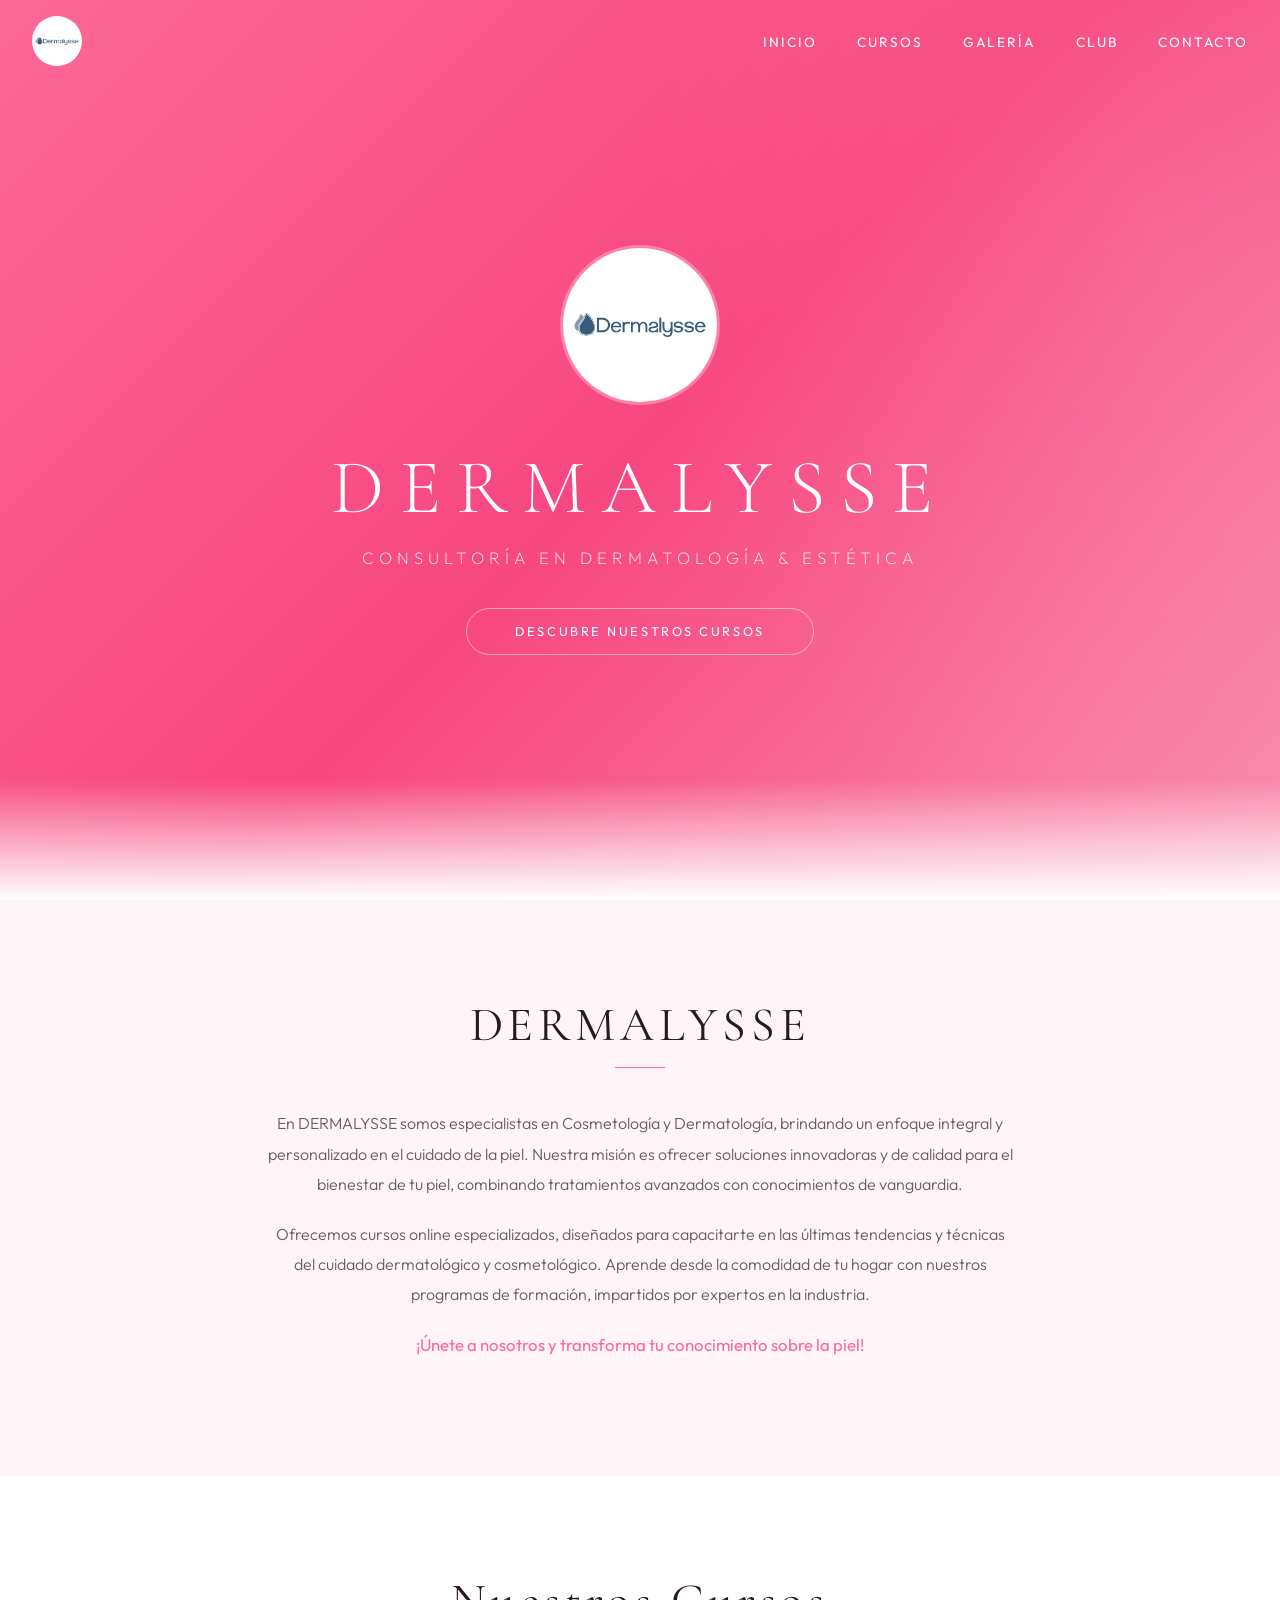
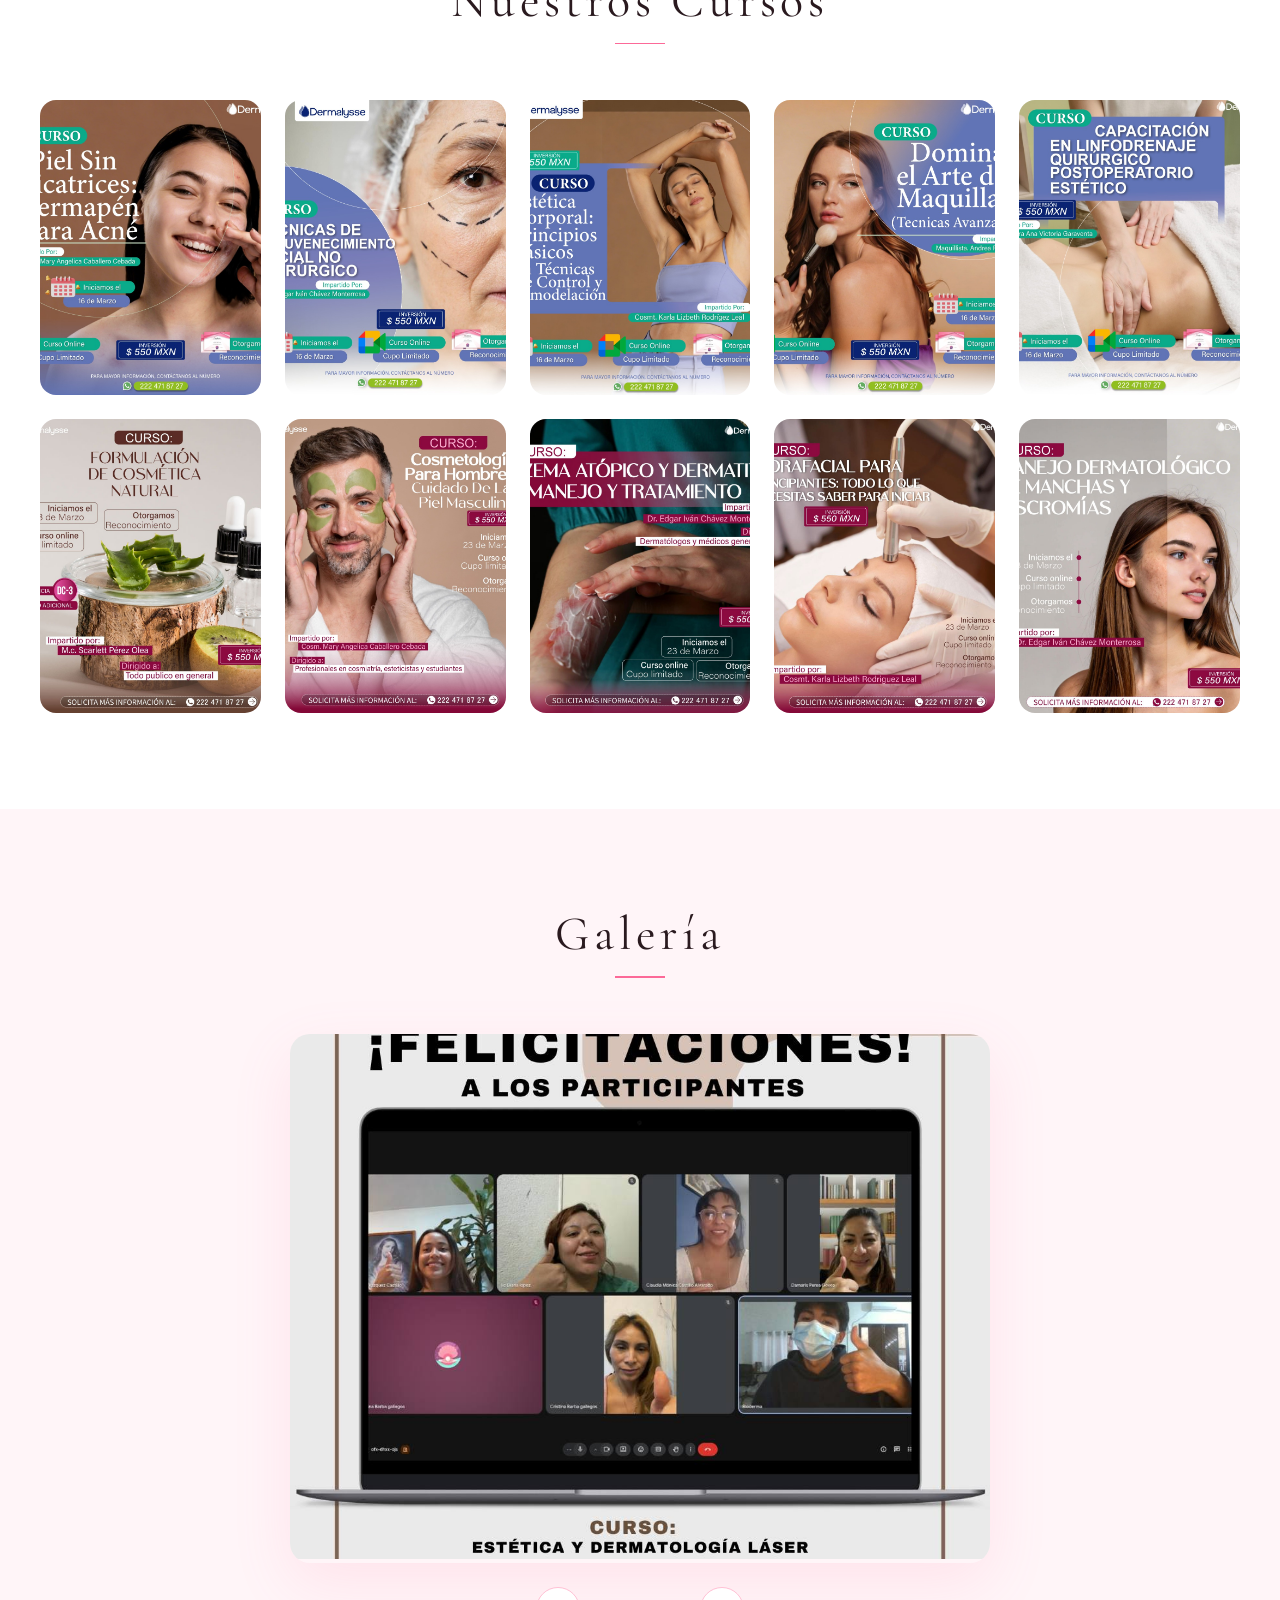
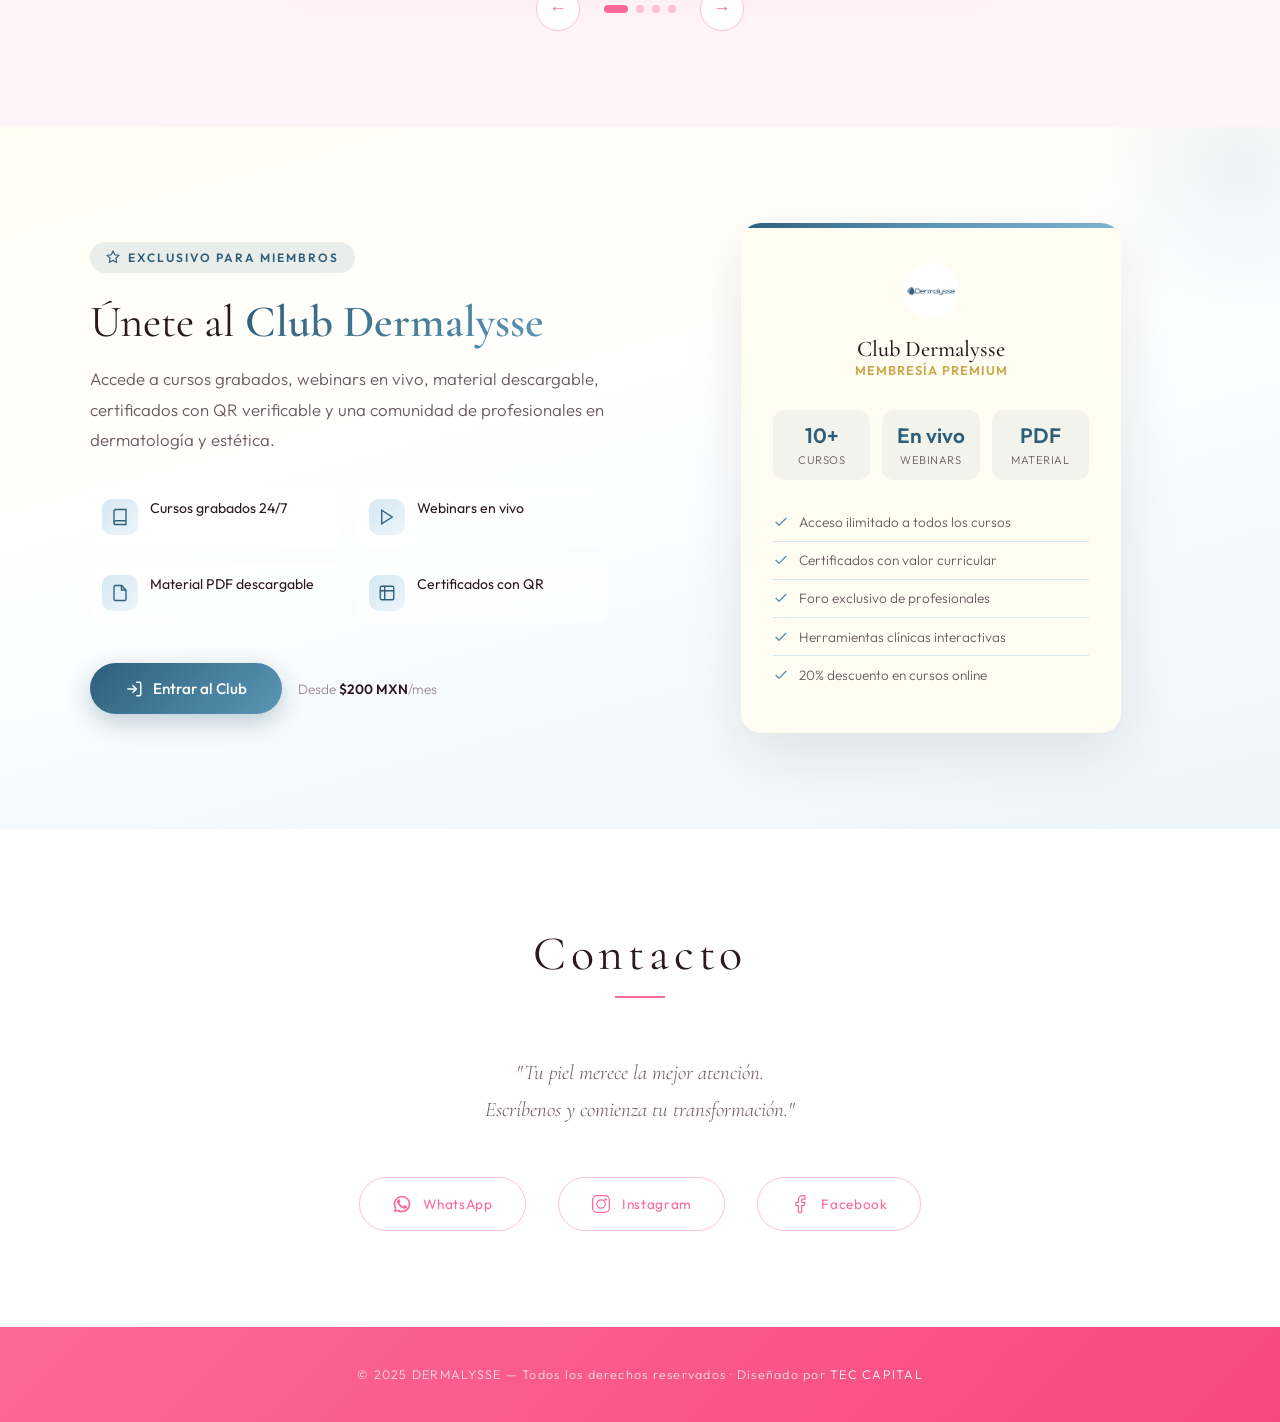
==== commit 68dbeccd: "Add files via upload" ====
--- a/index.html
+++ b/index.html
@@ -1220,7 +1220,7 @@
             <li><svg viewBox="0 0 24 24"><polyline points="20 6 9 17 4 12"/></svg>Certificados con valor curricular</li>
             <li><svg viewBox="0 0 24 24"><polyline points="20 6 9 17 4 12"/></svg>Foro exclusivo de profesionales</li>
             <li><svg viewBox="0 0 24 24"><polyline points="20 6 9 17 4 12"/></svg>Herramientas clínicas interactivas</li>
-            <li><svg viewBox="0 0 24 24"><polyline points="20 6 9 17 4 12"/></svg>20% descuento en consultas</li>
+            <li><svg viewBox="0 0 24 24"><polyline points="20 6 9 17 4 12"/></svg>20% descuento en cursos online</li>
           </ul>
         </div>
       </div>
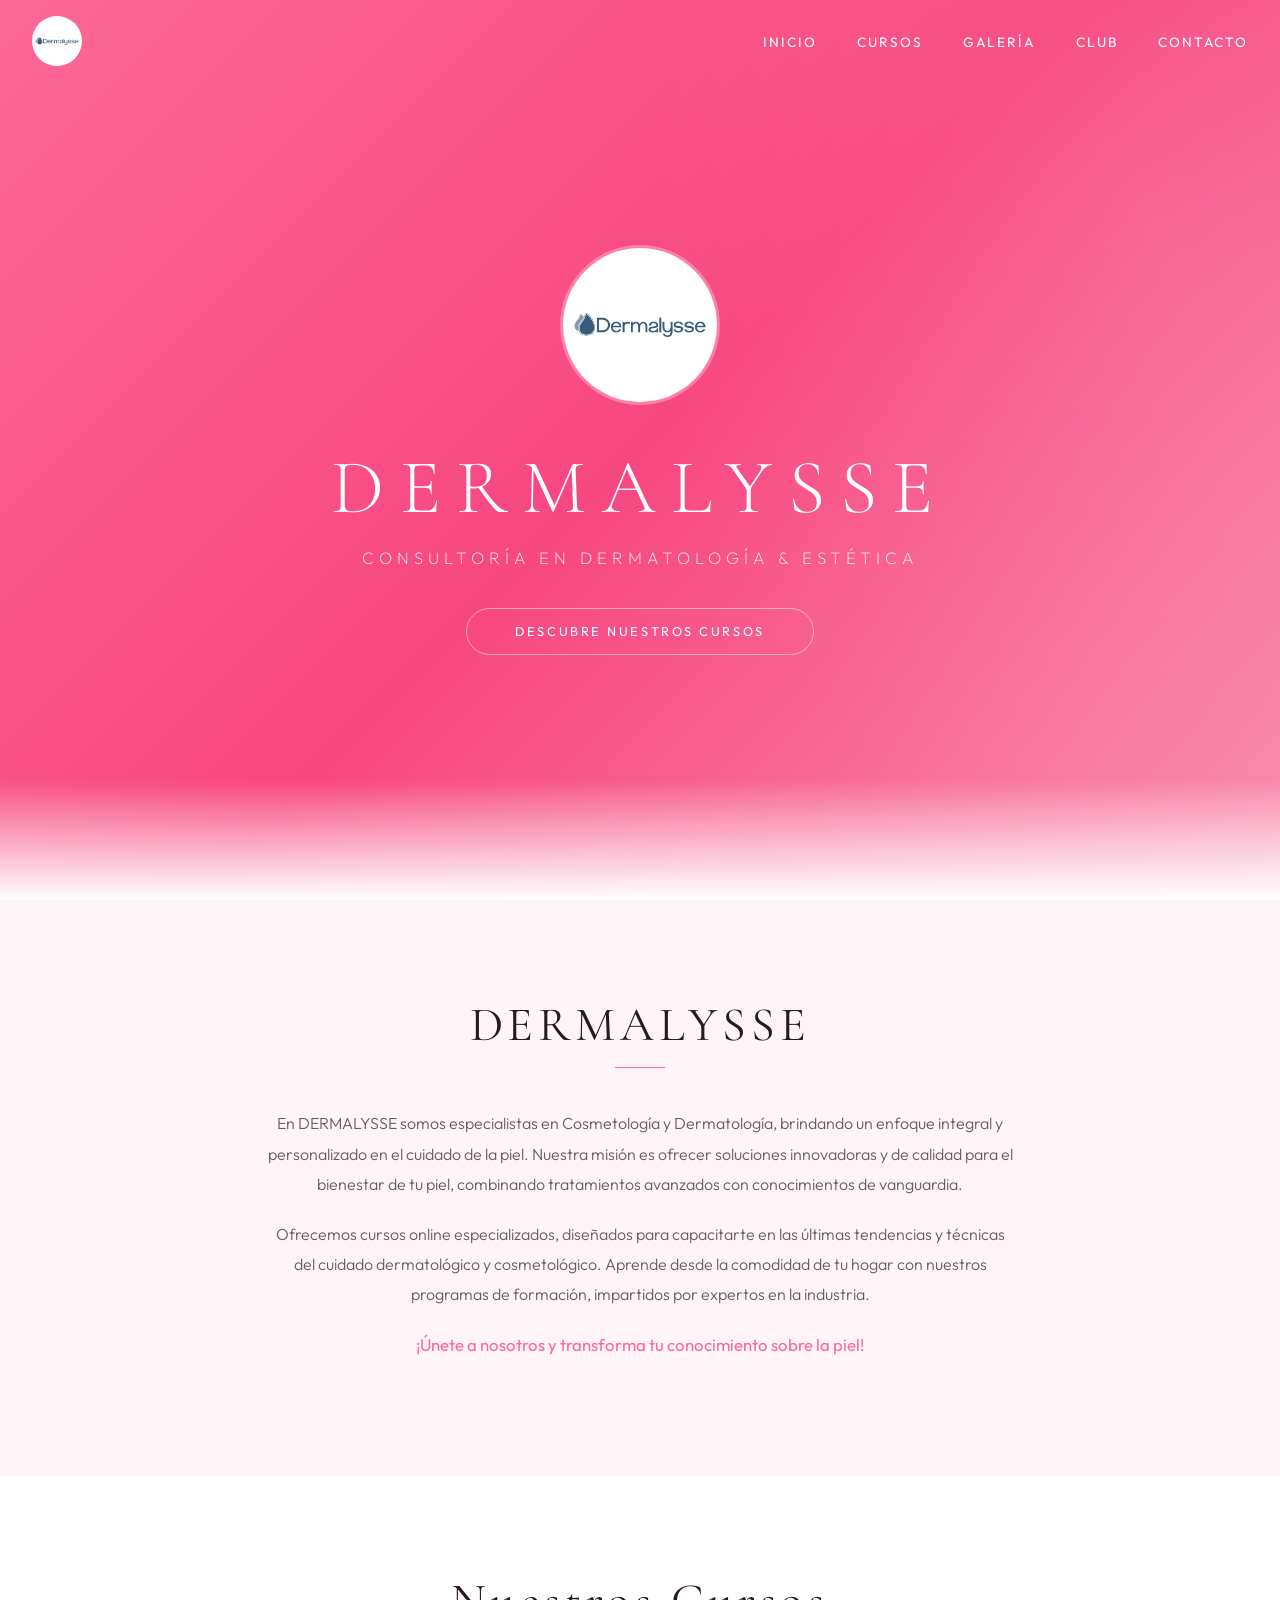
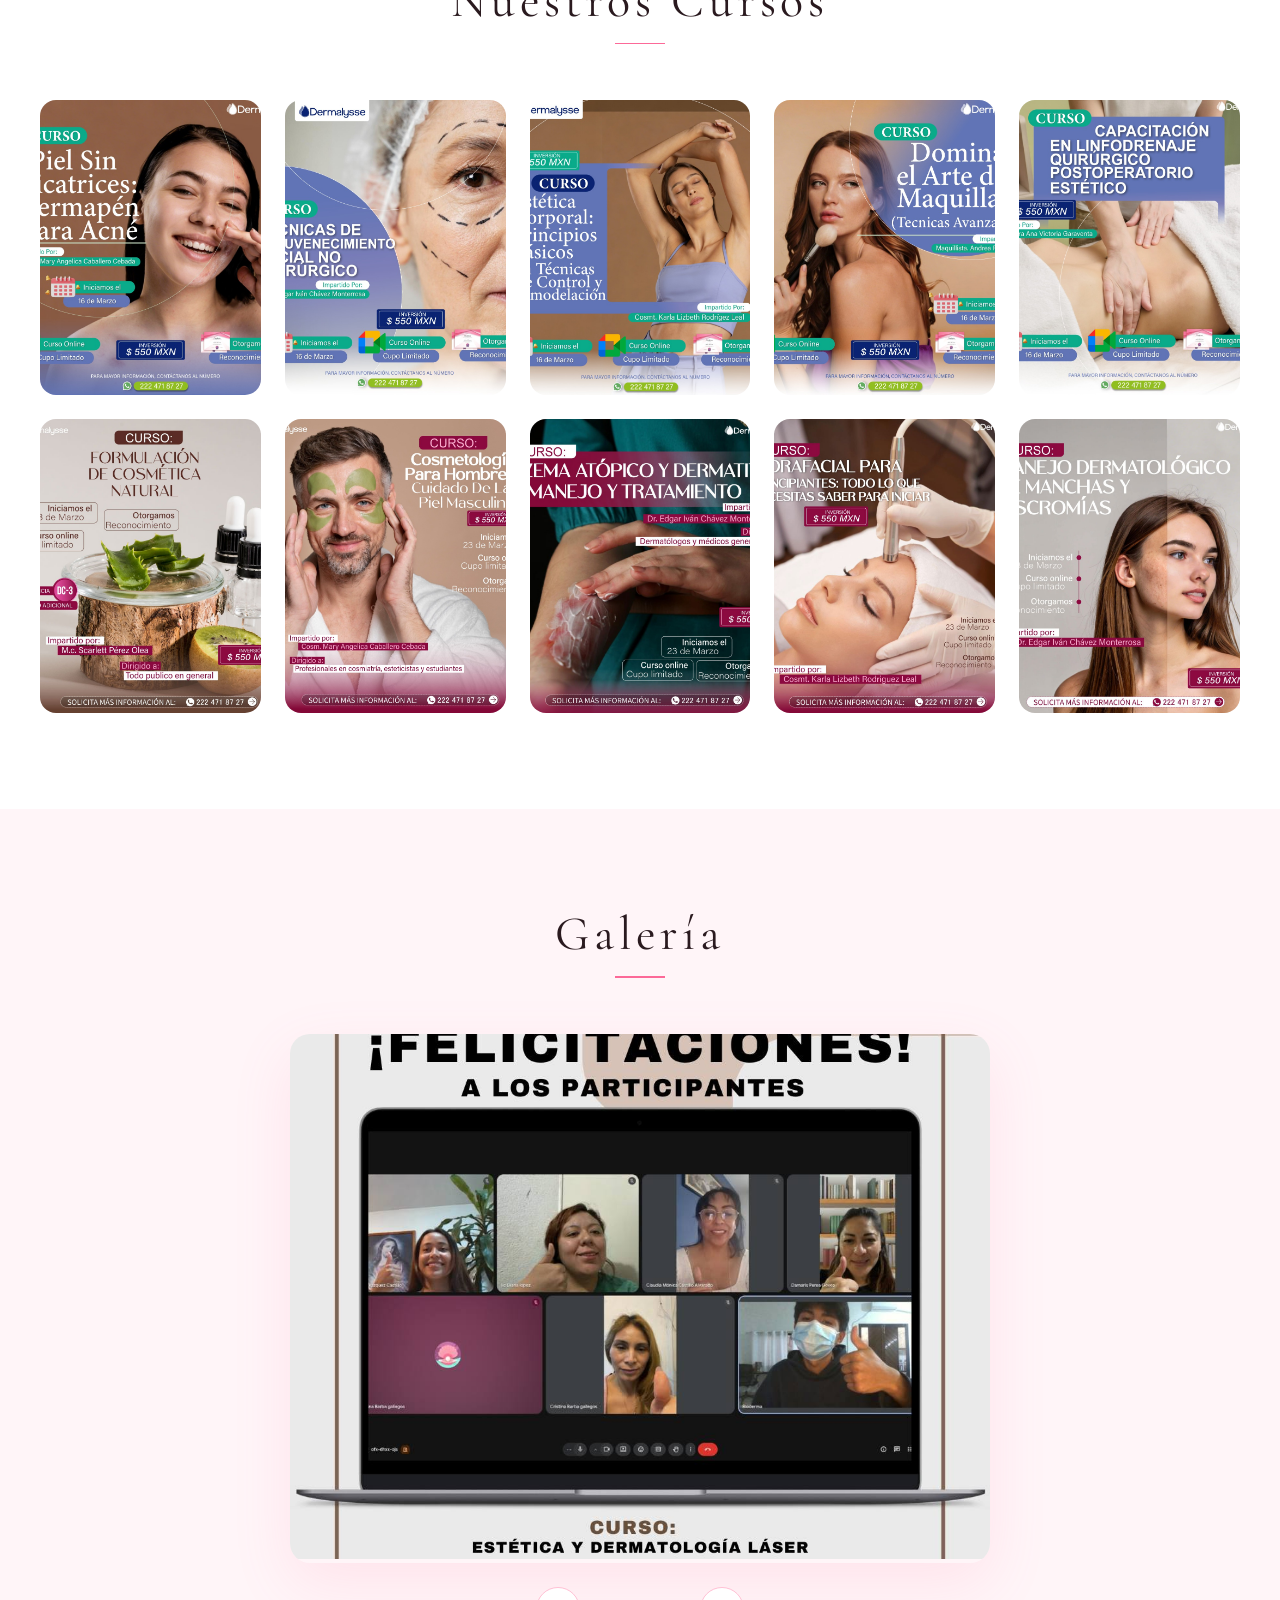
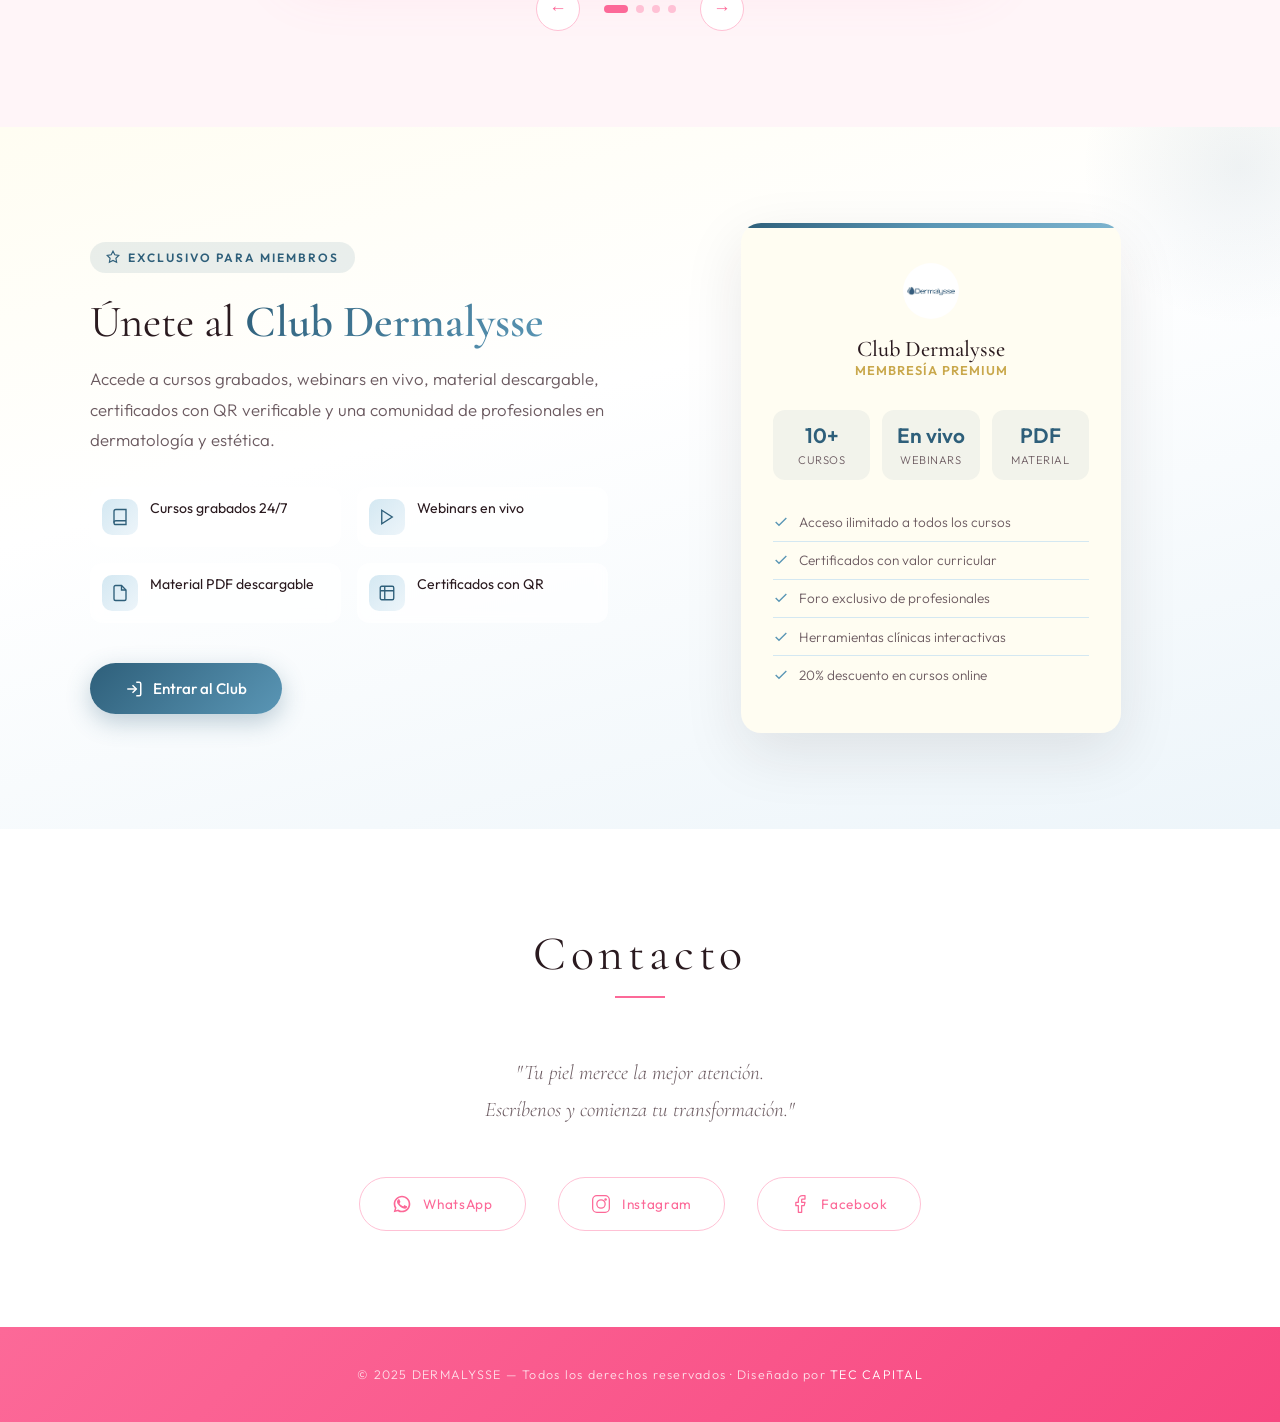
==== commit 5c3666a6: "Add files via upload" ====
--- a/index.html
+++ b/index.html
@@ -1200,7 +1200,6 @@
             <svg viewBox="0 0 24 24"><path d="M15 3h4a2 2 0 012 2v14a2 2 0 01-2 2h-4"/><polyline points="10 17 15 12 10 7"/><line x1="15" y1="12" x2="3" y2="12"/></svg>
             Entrar al Club
           </a>
-          <span class="club-price-hint">Desde <strong>$200 MXN</strong>/mes</span>
         </div>
       </div>
       <div class="club-visual reveal">
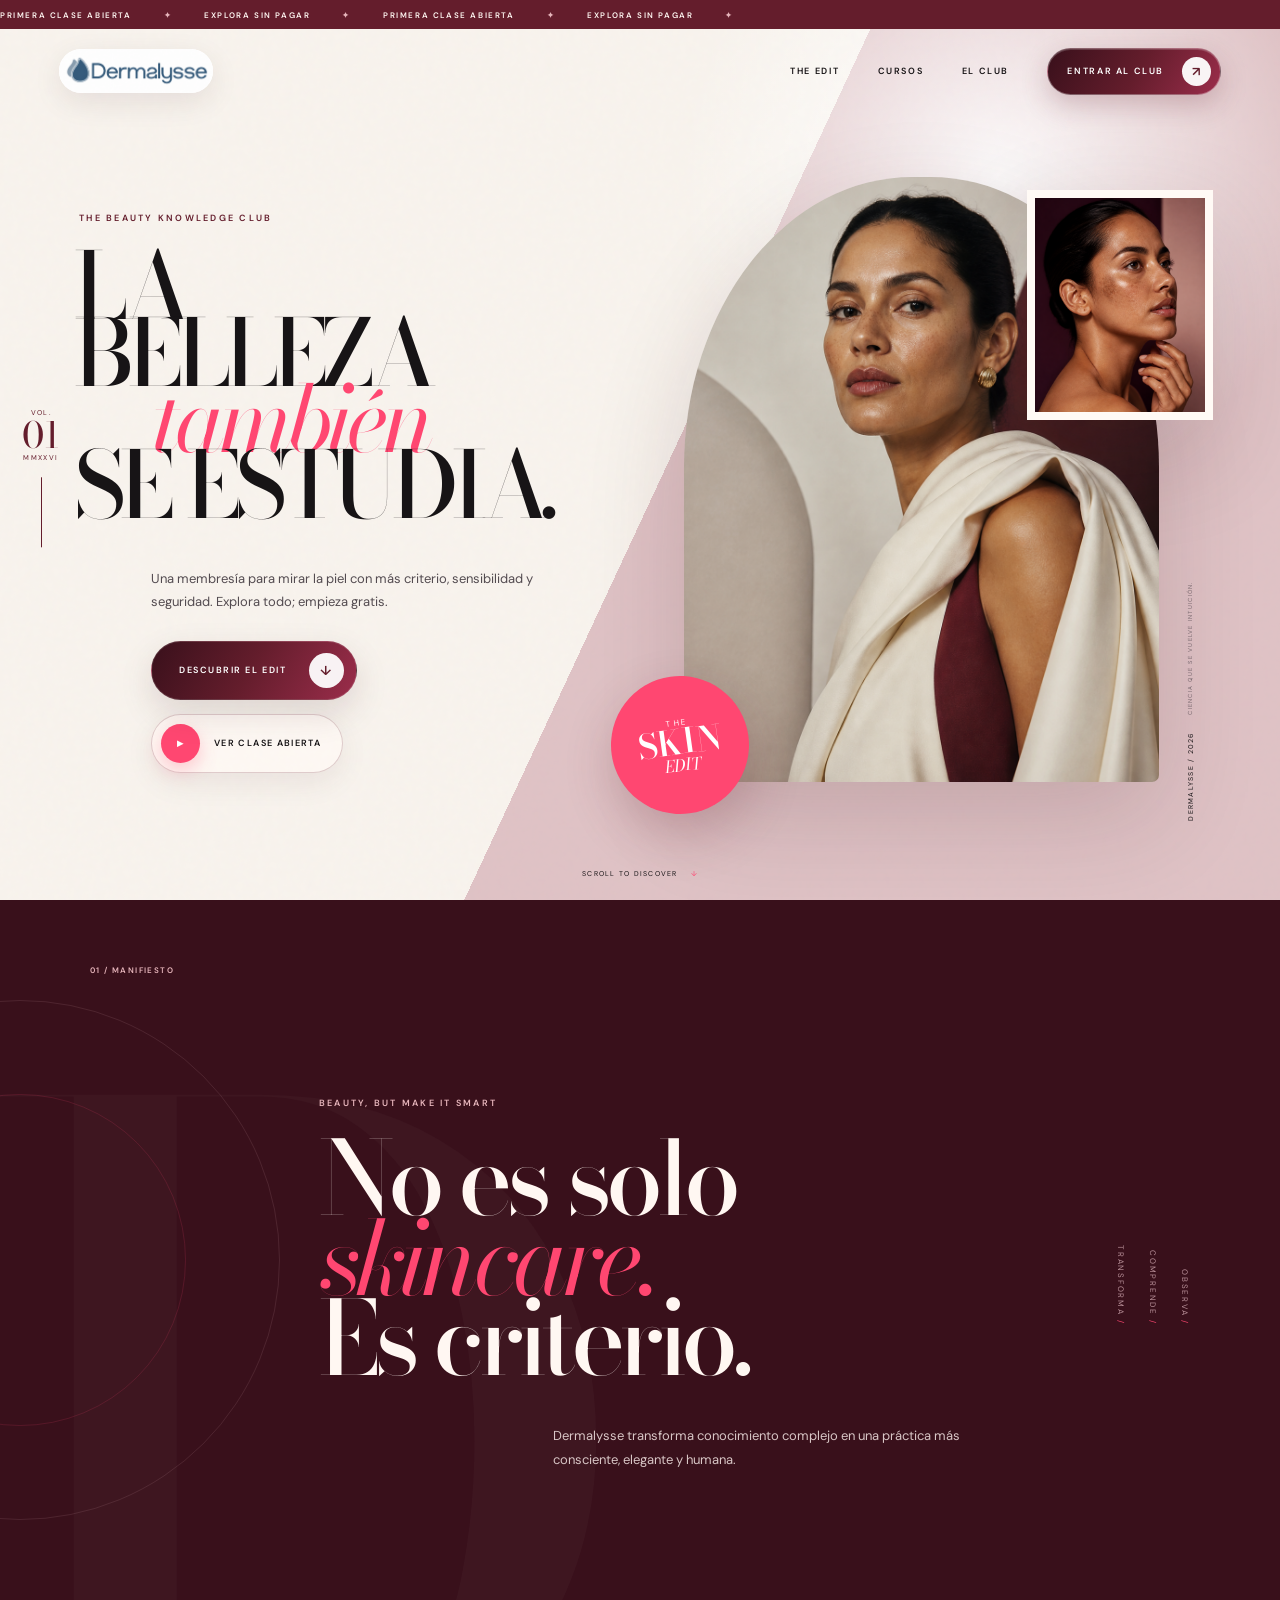
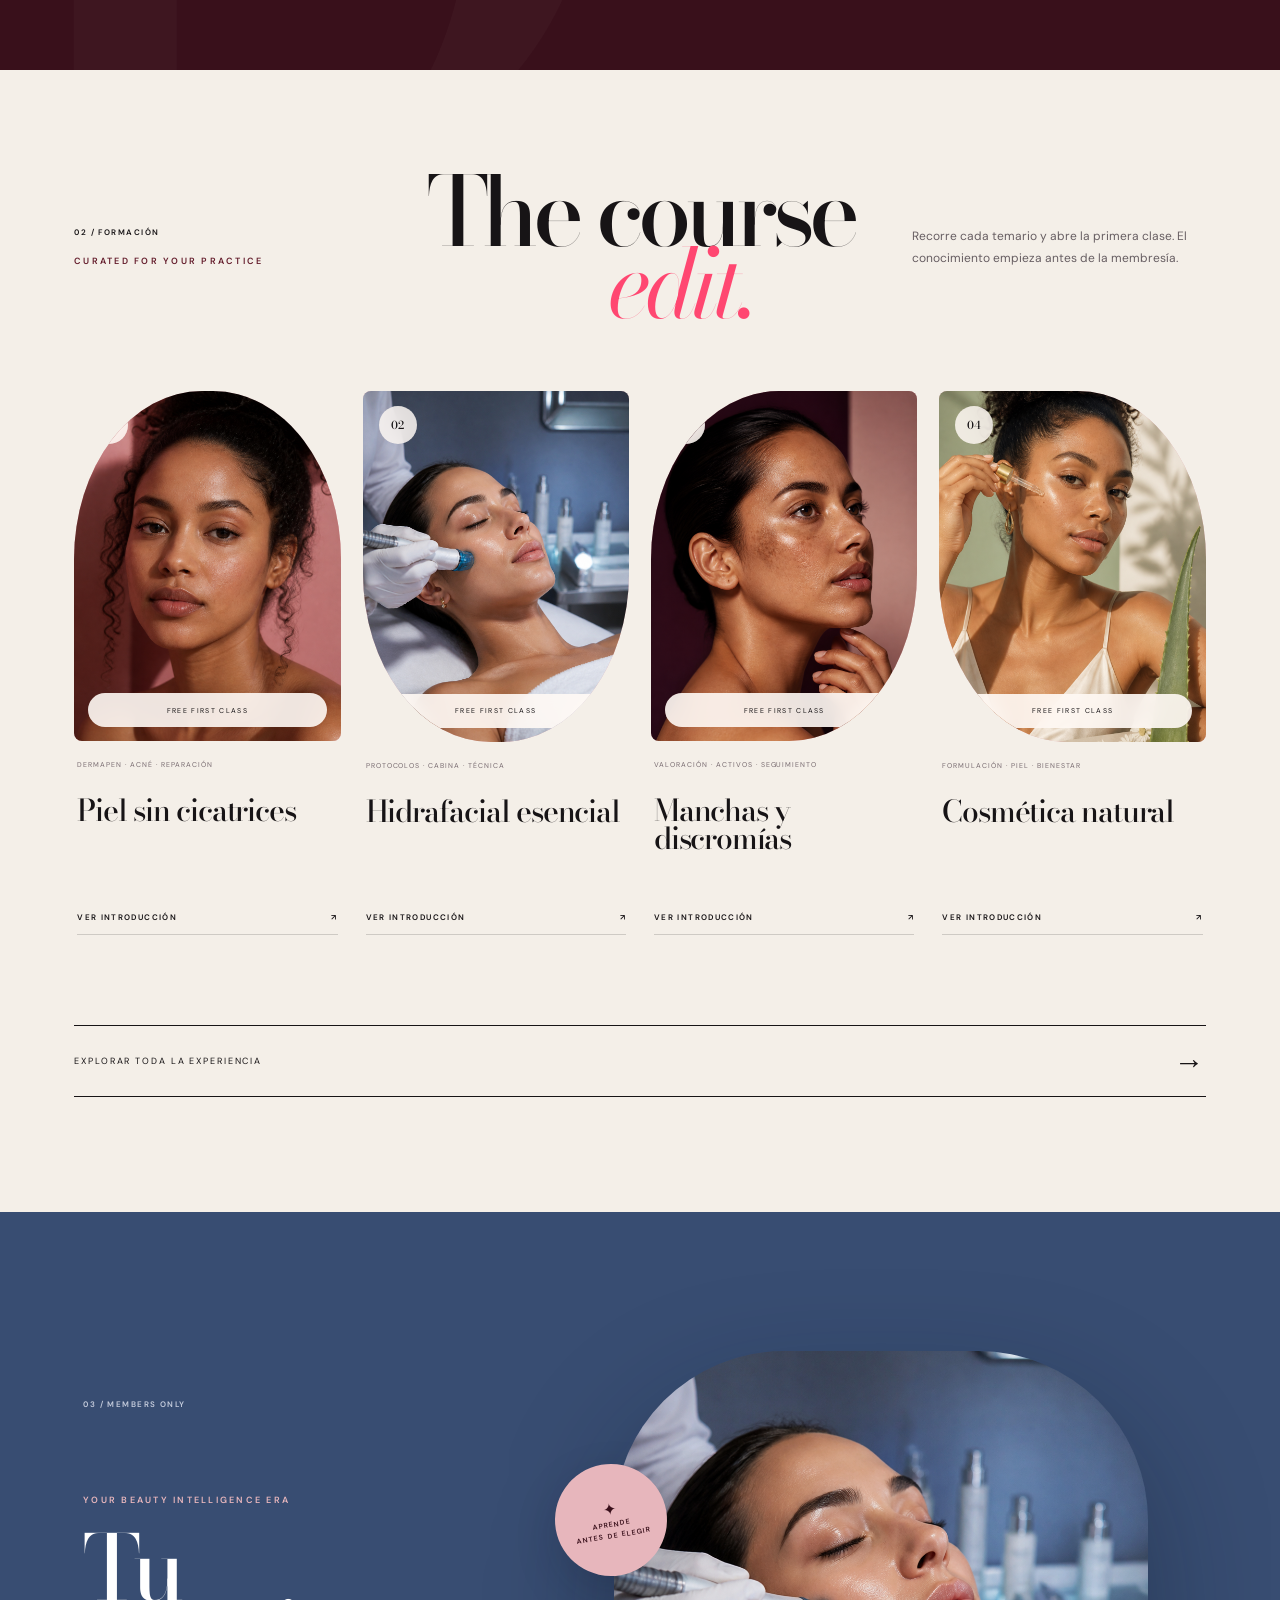
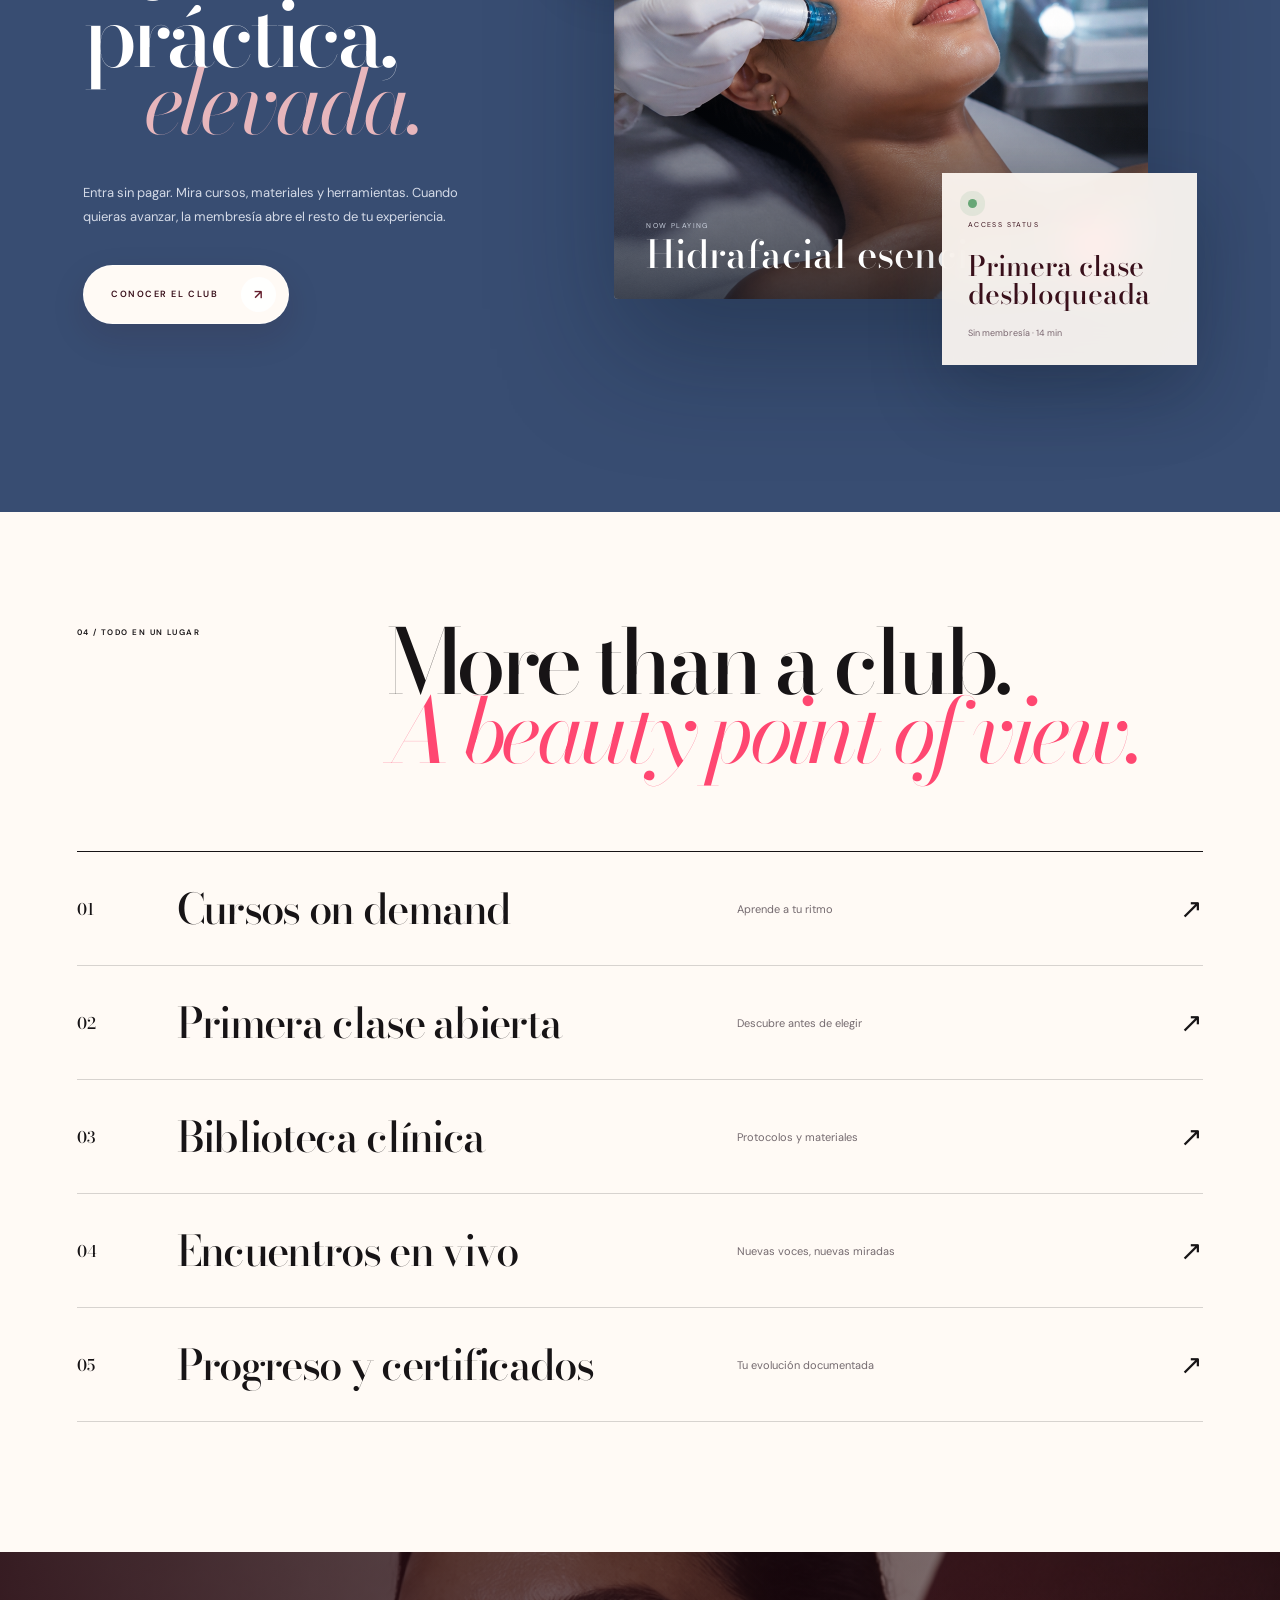
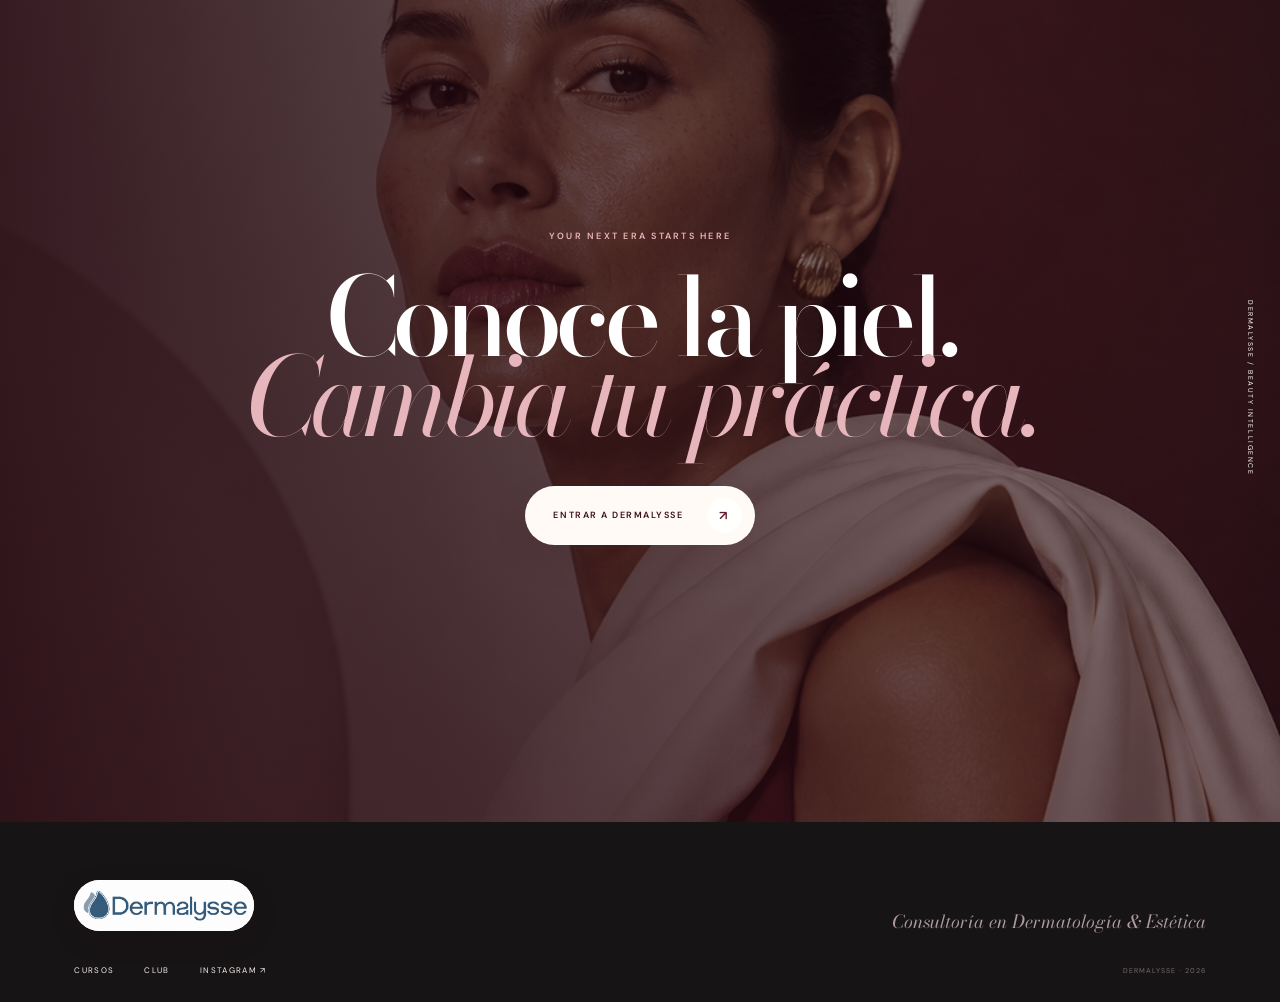
==== commit 35adc5ed: "Replace public site with fashion editorial redesign" ====
--- a/index.html
+++ b/index.html
@@ -1,1388 +1,160 @@
-<!DOCTYPE html>
+<!doctype html>
 <html lang="es">
 <head>
-  <meta charset="UTF-8">
-  <meta name="viewport" content="width=device-width, initial-scale=1.0">
-  <title>DERMALYSSE — Consultoría en Dermatología y Estética</title>
-  <link rel="icon" type="image/x-icon" href="favicon.ico">
+  <meta charset="utf-8">
+  <meta name="viewport" content="width=device-width,initial-scale=1">
+  <meta name="description" content="Dermalysse: formación editorial en dermatología, cosmetología y estética. Explora los cursos y mira la primera clase gratis.">
+  <meta name="theme-color" content="#641d2c">
+  <title>Dermalysse — The Skin Edit</title>
   <link rel="icon" type="image/png" href="favicon.png">
   <link rel="apple-touch-icon" href="favicon.png">
-  <link rel="preconnect" href="https://fonts.googleapis.com">
-  <link href="https://fonts.googleapis.com/css2?family=Cormorant+Garamond:ital,wght@0,300;0,400;0,500;0,600;1,300;1,400&family=Outfit:wght@200;300;400;500;600&display=swap" rel="stylesheet">
-  <style>
-    /* ═══════════════════════════════════════
-       DERMALYSSE — Minimalist Rose Theme
-       ═══════════════════════════════════════ */
-
-    :root {
-      --rosa-bold: #f74780;
-      --rosa-main: #fc6998;
-      --rosa-mid: #fa8fb1;
-      --rosa-soft: #ffc1d5;
-      --rosa-pale: #ffe4ec;
-      --rosa-ghost: #fff5f8;
-      --white: #ffffff;
-      --dark: #2a1a1f;
-      --gray: #6b5a60;
-      --light-gray: #9a8a90;
-    }
-
-    * {
-      margin: 0;
-      padding: 0;
-      box-sizing: border-box;
-    }
-
-    html {
-      scroll-behavior: smooth;
-    }
-
-    body {
-      font-family: 'Outfit', sans-serif;
-      font-weight: 300;
-      color: var(--dark);
-      background: var(--white);
-      overflow-x: hidden;
-    }
-
-    /* ── NAV ── */
-    nav {
-      position: fixed;
-      top: 0;
-      left: 0;
-      width: 100%;
-      z-index: 1000;
-      padding: 1rem 2rem;
-      display: flex;
-      align-items: center;
-      justify-content: space-between;
-      transition: all 0.4s ease;
-      background: transparent;
-    }
-
-    nav.scrolled {
-      background: rgba(255,255,255,0.92);
-      backdrop-filter: blur(20px);
-      -webkit-backdrop-filter: blur(20px);
-      box-shadow: 0 1px 30px rgba(252,105,152,0.08);
-      padding: 0.7rem 2rem;
-    }
-
-    .nav-logo {
-      height: 50px;
-      border-radius: 50%;
-      transition: transform 0.3s ease;
-    }
-
-    nav.scrolled .nav-logo {
-      height: 40px;
-    }
-
-    .nav-links {
-      display: flex;
-      gap: 2.5rem;
-      list-style: none;
-    }
-
-    .nav-links a {
-      text-decoration: none;
-      font-size: 0.85rem;
-      font-weight: 400;
-      letter-spacing: 0.15em;
-      text-transform: uppercase;
-      color: var(--white);
-      position: relative;
-      transition: color 0.3s ease;
-    }
-
-    nav.scrolled .nav-links a {
-      color: var(--dark);
-    }
-
-    .nav-links a::after {
-      content: '';
-      position: absolute;
-      bottom: -4px;
-      left: 0;
-      width: 0;
-      height: 1.5px;
-      background: var(--rosa-main);
-      transition: width 0.3s ease;
-    }
-
-    .nav-links a:hover::after {
-      width: 100%;
-    }
-
-    /* Hamburger */
-    .hamburger {
-      display: none;
-      flex-direction: column;
-      gap: 5px;
-      cursor: pointer;
-      z-index: 1001;
-    }
-
-    .hamburger span {
-      width: 25px;
-      height: 2px;
-      background: var(--white);
-      transition: all 0.3s ease;
-    }
-
-    nav.scrolled .hamburger span {
-      background: var(--dark);
-    }
-
-    /* ── HERO ── */
-    .hero {
-      min-height: 100vh;
-      display: flex;
-      align-items: center;
-      justify-content: center;
-      position: relative;
-      overflow: hidden;
-      background: linear-gradient(135deg, var(--rosa-main) 0%, var(--rosa-bold) 50%, var(--rosa-mid) 100%);
-    }
-
-    .hero::before {
-      content: '';
-      position: absolute;
-      top: -50%;
-      right: -30%;
-      width: 80%;
-      height: 150%;
-      background: radial-gradient(ellipse, rgba(255,255,255,0.08) 0%, transparent 70%);
-      pointer-events: none;
-    }
-
-    .hero::after {
-      content: '';
-      position: absolute;
-      bottom: 0;
-      left: 0;
-      width: 100%;
-      height: 120px;
-      background: linear-gradient(to top, var(--white), transparent);
-      pointer-events: none;
-    }
-
-    .hero-content {
-      text-align: center;
-      z-index: 2;
-      padding: 2rem;
-      animation: fadeUp 1.2s ease forwards;
-    }
-
-    .hero-logo-main {
-      width: 160px;
-      height: 160px;
-      border-radius: 50%;
-      object-fit: cover;
-      border: 3px solid rgba(255,255,255,0.3);
-      margin-bottom: 2rem;
-      animation: softPulse 4s ease-in-out infinite;
-    }
-
-    .hero h1 {
-      font-family: 'Cormorant Garamond', serif;
-      font-weight: 300;
-      font-size: clamp(2.5rem, 6vw, 5rem);
-      color: var(--white);
-      letter-spacing: 0.2em;
-      margin-bottom: 0.8rem;
-    }
-
-    .hero-tagline {
-      font-size: clamp(0.85rem, 2vw, 1.05rem);
-      font-weight: 200;
-      color: rgba(255,255,255,0.85);
-      letter-spacing: 0.3em;
-      text-transform: uppercase;
-      margin-bottom: 2.5rem;
-    }
-
-    .hero-cta {
-      display: inline-block;
-      padding: 0.9rem 3rem;
-      border: 1.5px solid rgba(255,255,255,0.5);
-      color: var(--white);
-      text-decoration: none;
-      font-size: 0.8rem;
-      letter-spacing: 0.2em;
-      text-transform: uppercase;
-      font-weight: 400;
-      transition: all 0.4s ease;
-      border-radius: 50px;
-    }
-
-    .hero-cta:hover {
-      background: var(--white);
-      color: var(--rosa-main);
-      border-color: var(--white);
-      transform: translateY(-2px);
-      box-shadow: 0 10px 40px rgba(0,0,0,0.1);
-    }
-
-    /* ── ACERCA ── */
-    .acerca {
-      padding: 6rem 2rem;
-      background: var(--rosa-ghost);
-    }
-
-    .acerca-wrapper {
-      max-width: 750px;
-      margin: 0 auto;
-      text-align: center;
-    }
-
-    .acerca-wrapper h2 {
-      font-family: 'Cormorant Garamond', serif;
-      font-weight: 400;
-      font-size: clamp(2rem, 4vw, 3rem);
-      color: var(--dark);
-      letter-spacing: 0.1em;
-      margin-bottom: 0.8rem;
-    }
-
-    .acerca-wrapper .line {
-      width: 50px;
-      height: 1.5px;
-      background: var(--rosa-main);
-      margin: 0 auto 2.5rem auto;
-    }
-
-    .acerca-wrapper p {
-      font-size: 1rem;
-      font-weight: 300;
-      color: var(--gray);
-      line-height: 1.9;
-      margin-bottom: 1.2rem;
-    }
-
-    .acerca-wrapper p:last-of-type {
-      font-weight: 400;
-      color: var(--rosa-main);
-      font-size: 1.05rem;
-      margin-top: 0.5rem;
-    }
-
-    /* ── MODAL ── */
-    .modal-backdrop {
-      position: fixed;
-      inset: 0;
-      background: rgba(42,26,31,0.45);
-      backdrop-filter: blur(8px);
-      -webkit-backdrop-filter: blur(8px);
-      z-index: 2000;
-      display: flex;
-      align-items: center;
-      justify-content: center;
-      opacity: 0;
-      pointer-events: none;
-      transition: opacity 0.35s ease;
-    }
-
-    .modal-backdrop.active {
-      opacity: 1;
-      pointer-events: all;
-    }
-
-    .modal-card {
-      background: var(--white);
-      border-radius: 20px;
-      padding: 2.5rem 2rem;
-      max-width: 400px;
-      width: 90%;
-      text-align: center;
-      transform: translateY(30px) scale(0.95);
-      transition: transform 0.35s cubic-bezier(0.4,0,0.2,1);
-      box-shadow: 0 25px 60px rgba(252,105,152,0.15);
-      position: relative;
-    }
-
-    .modal-backdrop.active .modal-card {
-      transform: translateY(0) scale(1);
-    }
-
-    .modal-close {
-      position: absolute;
-      top: 1rem;
-      right: 1.2rem;
-      background: none;
-      border: none;
-      font-size: 1.4rem;
-      color: var(--light-gray);
-      cursor: pointer;
-      transition: color 0.3s ease;
-      line-height: 1;
-    }
-
-    .modal-close:hover {
-      color: var(--rosa-bold);
-    }
-
-    .modal-curso-name {
-      font-family: 'Cormorant Garamond', serif;
-      font-size: 1.6rem;
-      font-weight: 500;
-      color: var(--dark);
-      margin-bottom: 0.4rem;
-    }
-
-    .modal-modalidad {
-      font-size: 0.8rem;
-      font-weight: 400;
-      letter-spacing: 0.15em;
-      text-transform: uppercase;
-      color: var(--rosa-main);
-      margin-bottom: 2rem;
-    }
-
-    .modal-features {
-      display: flex;
-      flex-direction: column;
-      gap: 0.9rem;
-      margin-bottom: 2rem;
-    }
-
-    .modal-feature {
-      display: flex;
-      align-items: center;
-      gap: 0.8rem;
-      padding: 0.7rem 1rem;
-      background: var(--rosa-ghost);
-      border-radius: 12px;
-    }
-
-    .modal-feature-icon {
-      width: 36px;
-      height: 36px;
-      border-radius: 50%;
-      background: var(--rosa-pale);
-      display: flex;
-      align-items: center;
-      justify-content: center;
-      flex-shrink: 0;
-    }
-
-    .modal-feature-icon svg {
-      width: 16px;
-      height: 16px;
-    }
-
-    .modal-feature span {
-      font-size: 0.88rem;
-      font-weight: 400;
-      color: var(--dark);
-      text-align: left;
-    }
-
-    .modal-inscribirse {
-      display: inline-block;
-      padding: 0.9rem 3rem;
-      background: #25D366;
-      color: var(--white);
-      text-decoration: none;
-      font-size: 0.85rem;
-      font-weight: 500;
-      letter-spacing: 0.1em;
-      text-transform: uppercase;
-      border-radius: 50px;
-      transition: all 0.4s ease;
-      border: none;
-      cursor: pointer;
-    }
-
-    .modal-inscribirse:hover {
-      background: #1fb855;
-      transform: translateY(-2px);
-      box-shadow: 0 10px 30px rgba(37,211,102,0.25);
-    }
-
-    /* ── SECTION TITLES ── */
-    .section-title {
-      text-align: center;
-      margin-bottom: 3.5rem;
-    }
-
-    .section-title h2 {
-      font-family: 'Cormorant Garamond', serif;
-      font-weight: 400;
-      font-size: clamp(2rem, 4vw, 3rem);
-      color: var(--dark);
-      letter-spacing: 0.1em;
-      margin-bottom: 0.8rem;
-    }
-
-    .section-title .line {
-      width: 50px;
-      height: 1.5px;
-      background: var(--rosa-main);
-      margin: 0 auto;
-    }
-
-    /* ── CURSOS ── */
-    .cursos {
-      padding: 6rem 2rem;
-      background: var(--white);
-    }
-
-    .cursos-grid {
-      max-width: 1200px;
-      margin: 0 auto;
-      display: grid;
-      grid-template-columns: repeat(auto-fill, minmax(220px, 1fr));
-      gap: 1.5rem;
-    }
-
-    .curso-card {
-      position: relative;
-      border-radius: 16px;
-      overflow: hidden;
-      aspect-ratio: 3/4;
-      cursor: pointer;
-      group: curso;
-    }
-
-    .curso-card img {
-      width: 100%;
-      height: 100%;
-      object-fit: cover;
-      transition: transform 0.6s ease, filter 0.4s ease;
-    }
-
-    .curso-card:hover img {
-      transform: scale(1.05);
-    }
-
-    .curso-overlay {
-      position: absolute;
-      inset: 0;
-      background: linear-gradient(to top, rgba(252,105,152,0.85) 0%, transparent 60%);
-      display: flex;
-      align-items: flex-end;
-      padding: 1.5rem;
-      opacity: 0;
-      transition: opacity 0.4s ease;
-    }
-
-    .curso-card:hover .curso-overlay {
-      opacity: 1;
-    }
-
-    .curso-overlay span {
-      color: var(--white);
-      font-family: 'Cormorant Garamond', serif;
-      font-size: 1.2rem;
-      font-weight: 500;
-      letter-spacing: 0.05em;
-    }
-
-    /* ── GALERÍA ── */
-    .galeria {
-      padding: 6rem 2rem;
-      background: var(--rosa-ghost);
-    }
-
-    .carousel-container {
-      max-width: 700px;
-      margin: 0 auto;
-      position: relative;
-    }
-
-    .carousel-track {
-      overflow: hidden;
-      border-radius: 20px;
-      box-shadow: 0 20px 60px rgba(252,105,152,0.12);
-    }
-
-    .carousel-inner {
-      display: flex;
-      transition: transform 0.5s cubic-bezier(0.4, 0, 0.2, 1);
-    }
-
-    .carousel-slide {
-      min-width: 100%;
-      aspect-ratio: 4/3;
-    }
-
-    .carousel-slide img {
-      width: 100%;
-      height: 100%;
-      object-fit: cover;
-    }
-
-    .carousel-controls {
-      display: flex;
-      justify-content: center;
-      align-items: center;
-      gap: 1.5rem;
-      margin-top: 1.5rem;
-    }
-
-    .carousel-btn {
-      width: 44px;
-      height: 44px;
-      border-radius: 50%;
-      border: 1.5px solid var(--rosa-soft);
-      background: var(--white);
-      color: var(--rosa-main);
-      font-size: 1.1rem;
-      cursor: pointer;
-      display: flex;
-      align-items: center;
-      justify-content: center;
-      transition: all 0.3s ease;
-    }
-
-    .carousel-btn:hover {
-      background: var(--rosa-main);
-      color: var(--white);
-      border-color: var(--rosa-main);
-      transform: scale(1.08);
-    }
-
-    .carousel-dots {
-      display: flex;
-      gap: 8px;
-    }
-
-    .carousel-dot {
-      width: 8px;
-      height: 8px;
-      border-radius: 50%;
-      background: var(--rosa-soft);
-      border: none;
-      cursor: pointer;
-      transition: all 0.3s ease;
-    }
-
-    .carousel-dot.active {
-      background: var(--rosa-main);
-      width: 24px;
-      border-radius: 4px;
-    }
-
-    /* ── CONTACTO ── */
-    .contacto {
-      padding: 6rem 2rem;
-      background: var(--white);
-    }
-
-    .contacto-wrapper {
-      max-width: 800px;
-      margin: 0 auto;
-      text-align: center;
-    }
-
-    .contacto-text {
-      font-family: 'Cormorant Garamond', serif;
-      font-size: 1.3rem;
-      font-weight: 300;
-      color: var(--gray);
-      line-height: 1.8;
-      margin-bottom: 3rem;
-      font-style: italic;
-    }
-
-    .contacto-links {
-      display: flex;
-      justify-content: center;
-      gap: 2rem;
-      flex-wrap: wrap;
-    }
-
-    .contacto-btn {
-      display: flex;
-      align-items: center;
-      gap: 0.7rem;
-      padding: 1rem 2rem;
-      border-radius: 50px;
-      text-decoration: none;
-      font-size: 0.85rem;
-      font-weight: 400;
-      letter-spacing: 0.05em;
-      transition: all 0.4s ease;
-      border: 1.5px solid var(--rosa-soft);
-      color: var(--rosa-main);
-      background: var(--white);
-    }
-
-    .contacto-btn svg {
-      width: 20px;
-      height: 20px;
-      flex-shrink: 0;
-    }
-
-    .contacto-btn:hover {
-      background: var(--rosa-main);
-      color: var(--white);
-      border-color: var(--rosa-main);
-      transform: translateY(-3px);
-      box-shadow: 0 10px 30px rgba(252,105,152,0.2);
-    }
-
-    .contacto-btn:hover svg path,
-    .contacto-btn:hover svg circle {
-      fill: var(--white);
-    }
-
-    .contacto-btn--whatsapp:hover {
-      background: #25D366;
-      border-color: #25D366;
-    }
-
-    /* ── CLUB DE MIEMBROS ── */
-    .club-section {
-      --club-dark: #2e5f7a;
-      --club-main: #5a96b5;
-      --club-light: #7db4cf;
-      --club-pale: #d4e8f2;
-      --club-ghost: #edf5fa;
-      --club-cream: #fffdf2;
-      --club-cream-mid: #f5edd4;
-      --club-gold: #c9a84c;
-      padding: 6rem 2rem;
-      background: linear-gradient(165deg, var(--club-cream) 0%, #fff 40%, var(--club-ghost) 100%);
-      position: relative;
-      overflow: hidden;
-    }
-
-    .club-section::before {
-      content: '';
-      position: absolute;
-      top: -120px;
-      right: -120px;
-      width: 320px;
-      height: 320px;
-      border-radius: 50%;
-      background: radial-gradient(circle, rgba(46,95,122,.08), transparent 70%);
-      pointer-events: none;
-    }
-
-    .club-wrapper {
-      max-width: 1100px;
-      margin: 0 auto;
-      display: grid;
-      grid-template-columns: 1fr 1fr;
-      gap: 4rem;
-      align-items: center;
-    }
-
-    .club-info {
-      position: relative;
-      z-index: 1;
-    }
-
-    .club-badge {
-      display: inline-flex;
-      align-items: center;
-      gap: .5rem;
-      background: rgba(46,95,122,.1);
-      color: var(--club-dark);
-      font-size: .75rem;
-      font-weight: 600;
-      letter-spacing: 2px;
-      text-transform: uppercase;
-      padding: .5rem 1rem;
-      border-radius: 30px;
-      margin-bottom: 1.5rem;
-    }
-
-    .club-info h2 {
-      font-family: 'Cormorant Garamond', serif;
-      font-size: 2.8rem;
-      font-weight: 400;
-      line-height: 1.15;
-      color: var(--dark);
-      margin-bottom: 1rem;
-    }
-
-    .club-info h2 span {
-      background: linear-gradient(135deg, var(--club-dark), var(--club-main));
-      -webkit-background-clip: text;
-      -webkit-text-fill-color: transparent;
-      background-clip: text;
-      font-weight: 600;
-    }
-
-    .club-info > p {
-      font-size: 1.05rem;
-      color: var(--gray);
-      line-height: 1.8;
-      margin-bottom: 2rem;
-    }
-
-    .club-features {
-      display: grid;
-      grid-template-columns: 1fr 1fr;
-      gap: 1rem;
-      margin-bottom: 2.5rem;
-    }
-
-    .club-feat {
-      display: flex;
-      align-items: flex-start;
-      gap: .75rem;
-      padding: .75rem;
-      border-radius: 12px;
-      background: rgba(255,255,255,.7);
-      backdrop-filter: blur(6px);
-      transition: transform .3s ease, box-shadow .3s ease;
-    }
-
-    .club-feat:hover {
-      transform: translateY(-2px);
-      box-shadow: 0 6px 20px rgba(46,95,122,.1);
-    }
-
-    .club-feat-icon {
-      flex-shrink: 0;
-      width: 36px;
-      height: 36px;
-      border-radius: 10px;
-      background: linear-gradient(135deg, var(--club-pale), var(--club-ghost));
-      display: grid;
-      place-items: center;
-    }
-
-    .club-feat-icon svg {
-      width: 18px;
-      height: 18px;
-      stroke: var(--club-dark);
-      fill: none;
-      stroke-width: 1.8;
-    }
-
-    .club-feat span {
-      font-size: .88rem;
-      font-weight: 400;
-      color: var(--dark);
-      line-height: 1.4;
-    }
-
-    .club-actions {
-      display: flex;
-      gap: 1rem;
-      align-items: center;
-      flex-wrap: wrap;
-    }
-
-    .club-btn-primary {
-      display: inline-flex;
-      align-items: center;
-      gap: .6rem;
-      padding: 1rem 2.2rem;
-      background: linear-gradient(135deg, var(--club-dark), var(--club-main));
-      color: white;
-      border: none;
-      border-radius: 50px;
-      font-size: .95rem;
-      font-weight: 500;
-      text-decoration: none;
-      transition: all .4s ease;
-      box-shadow: 0 8px 25px rgba(46,95,122,.3);
-    }
-
-    .club-btn-primary:hover {
-      transform: translateY(-2px);
-      box-shadow: 0 12px 35px rgba(46,95,122,.4);
-    }
-
-    .club-btn-primary svg {
-      width: 18px;
-      height: 18px;
-      fill: none;
-      stroke: white;
-      stroke-width: 2;
-    }
-
-    .club-price-hint {
-      font-size: .85rem;
-      color: var(--light-gray);
-    }
-
-    .club-price-hint strong {
-      color: var(--dark);
-      font-weight: 600;
-    }
-
-    .club-visual {
-      position: relative;
-      display: flex;
-      justify-content: center;
-      align-items: center;
-    }
-
-    .club-card-preview {
-      background: var(--club-cream);
-      border-radius: 20px;
-      box-shadow: 0 20px 60px rgba(42,26,31,.1);
-      padding: 2.5rem 2rem;
-      width: 100%;
-      max-width: 380px;
-      position: relative;
-      overflow: hidden;
-    }
-
-    .club-card-preview::before {
-      content: '';
-      position: absolute;
-      top: 0;
-      left: 0;
-      right: 0;
-      height: 5px;
-      background: linear-gradient(90deg, var(--club-dark), var(--club-main), var(--club-light));
-    }
-
-    .club-card-header {
-      text-align: center;
-      margin-bottom: 2rem;
-    }
-
-    .club-card-logo {
-      width: 56px;
-      height: 56px;
-      border-radius: 50%;
-      margin-bottom: .75rem;
-    }
-
-    .club-card-header h3 {
-      font-family: 'Cormorant Garamond', serif;
-      font-size: 1.4rem;
-      font-weight: 500;
-      color: var(--dark);
-    }
-
-    .club-card-header p {
-      font-size: .8rem;
-      color: var(--club-gold);
-      letter-spacing: 1px;
-      text-transform: uppercase;
-      font-weight: 600;
-    }
-
-    .club-card-stats {
-      display: grid;
-      grid-template-columns: 1fr 1fr 1fr;
-      gap: .75rem;
-      margin-bottom: 1.5rem;
-    }
-
-    .club-card-stat {
-      text-align: center;
-      padding: .75rem .5rem;
-      background: rgba(46,95,122,.06);
-      border-radius: 12px;
-    }
-
-    .club-card-stat strong {
-      display: block;
-      font-size: 1.3rem;
-      font-weight: 600;
-      color: var(--club-dark);
-    }
-
-    .club-card-stat span {
-      font-size: .7rem;
-      color: var(--gray);
-      text-transform: uppercase;
-      letter-spacing: .5px;
-    }
-
-    .club-card-items {
-      list-style: none;
-    }
-
-    .club-card-items li {
-      display: flex;
-      align-items: center;
-      gap: .6rem;
-      padding: .6rem 0;
-      border-bottom: 1px solid var(--club-pale);
-      font-size: .85rem;
-      color: var(--gray);
-    }
-
-    .club-card-items li:last-child {
-      border-bottom: none;
-    }
-
-    .club-card-items li svg {
-      width: 16px;
-      height: 16px;
-      stroke: var(--club-main);
-      fill: none;
-      stroke-width: 2;
-      flex-shrink: 0;
-    }
-
-    @media (max-width: 768px) {
-      .club-wrapper {
-        grid-template-columns: 1fr;
-        gap: 2.5rem;
-        text-align: center;
-      }
-      .club-info h2 { font-size: 2.1rem; }
-      .club-features { grid-template-columns: 1fr; }
-      .club-actions { justify-content: center; }
-      .club-visual { order: -1; }
-      .club-card-preview { max-width: 340px; }
-    }
-
-    /* ── FOOTER ── */
-    footer {
-      background: linear-gradient(135deg, var(--rosa-main), var(--rosa-bold));
-      padding: 2.5rem 2rem;
-      text-align: center;
-    }
-
-    footer p {
-      color: rgba(255,255,255,0.8);
-      font-size: 0.78rem;
-      letter-spacing: 0.1em;
-    }
-
-    footer a {
-      color: var(--white);
-      text-decoration: none;
-    }
-
-    /* ── ANIMATIONS ── */
-    @keyframes fadeUp {
-      from { opacity: 0; transform: translateY(40px); }
-      to { opacity: 1; transform: translateY(0); }
-    }
-
-    @keyframes softPulse {
-      0%, 100% { box-shadow: 0 0 0 0 rgba(255,255,255,0.2); }
-      50% { box-shadow: 0 0 0 20px rgba(255,255,255,0); }
-    }
-
-    .reveal {
-      opacity: 0;
-      transform: translateY(30px);
-      transition: all 0.8s cubic-bezier(0.4, 0, 0.2, 1);
-    }
-
-    .reveal.visible {
-      opacity: 1;
-      transform: translateY(0);
-    }
-
-    /* ── MOBILE ── */
-    @media (max-width: 768px) {
-      .nav-links {
-        position: fixed;
-        top: 0;
-        right: -100%;
-        width: 70%;
-        height: 100vh;
-        background: rgba(255,255,255,0.97);
-        backdrop-filter: blur(20px);
-        flex-direction: column;
-        align-items: center;
-        justify-content: center;
-        gap: 2rem;
-        transition: right 0.4s ease;
-      }
-
-      .nav-links.open {
-        right: 0;
-      }
-
-      .nav-links a {
-        color: var(--dark) !important;
-        font-size: 1rem;
-      }
-
-      .hamburger {
-        display: flex;
-      }
-
-      .hamburger.active span:nth-child(1) {
-        transform: rotate(45deg) translate(5px, 5px);
-      }
-      .hamburger.active span:nth-child(2) {
-        opacity: 0;
-      }
-      .hamburger.active span:nth-child(3) {
-        transform: rotate(-45deg) translate(5px, -5px);
-      }
-
-      .hero h1 {
-        letter-spacing: 0.1em;
-      }
-
-      .cursos-grid {
-        grid-template-columns: repeat(2, 1fr);
-        gap: 1rem;
-      }
-
-      .curso-overlay {
-        opacity: 1;
-        background: linear-gradient(to top, rgba(252,105,152,0.75) 0%, transparent 50%);
-      }
-
-      .contacto-links {
-        flex-direction: column;
-        align-items: center;
-      }
-
-      .contacto-btn {
-        width: 100%;
-        max-width: 300px;
-        justify-content: center;
-      }
-    }
-
-    @media (max-width: 480px) {
-      .cursos-grid {
-        grid-template-columns: 1fr 1fr;
-        gap: 0.8rem;
-      }
-
-      .curso-card {
-        border-radius: 12px;
-      }
-    }
-  </style>
+  <meta property="og:type" content="website">
+  <meta property="og:title" content="Dermalysse — The Skin Edit">
+  <meta property="og:description" content="La belleza también se estudia.">
+  <meta property="og:url" content="https://www.dermalyssemx.com/">
+  <meta property="og:image" content="https://www.dermalyssemx.com/img/fashion/social-preview.png">
+  <meta name="twitter:card" content="summary_large_image">
+  <meta name="twitter:title" content="Dermalysse — The Skin Edit">
+  <meta name="twitter:description" content="La belleza también se estudia.">
+  <meta name="twitter:image" content="https://www.dermalyssemx.com/img/fashion/social-preview.png">
+  <link rel="stylesheet" href="css/fashion.css">
+  <script defer src="js/fashion.js"></script>
 </head>
 <body>
+  <main>
+    <div class="top-ribbon" aria-label="Beneficio de acceso">
+      <div><span>PRIMERA CLASE ABIERTA</span><i>✦</i><span>EXPLORA SIN PAGAR</span><i>✦</i><span>PRIMERA CLASE ABIERTA</span><i>✦</i><span>EXPLORA SIN PAGAR</span><i>✦</i></div>
+    </div>
 
-  <!-- ═══ NAV ═══ -->
-  <nav id="navbar">
-    <img src="img/logo.jpg" alt="Dermalysse" class="nav-logo">
-    <ul class="nav-links" id="navLinks">
-      <li><a href="#inicio" onclick="closeMenu()">Inicio</a></li>
-      <li><a href="#cursos" onclick="closeMenu()">Cursos</a></li>
-      <li><a href="#galeria" onclick="closeMenu()">Galería</a></li>
-      <li><a href="#club" onclick="closeMenu()">Club</a></li>
-      <li><a href="#contacto" onclick="closeMenu()">Contacto</a></li>
-    </ul>
-    <div class="hamburger" id="hamburger" onclick="toggleMenu()">
-      <span></span>
-      <span></span>
-      <span></span>
-    </div>
-  </nav>
+    <header class="fashion-nav">
+      <a class="official-logo" href="#inicio" aria-label="Dermalysse, volver al inicio">
+        <img src="img/logo-dermalysse.png" alt="Dermalysse" width="1254" height="1254">
+      </a>
+      <nav class="fashion-links" id="main-navigation" aria-label="Navegación principal">
+        <a href="#editorial">The edit</a>
+        <a href="#cursos">Cursos</a>
+        <a href="#club">El club</a>
+        <a class="nav-membership" href="https://club.dermalyssemx.com" target="_blank" rel="noreferrer">Entrar al club <span>↗</span></a>
+      </nav>
+      <button class="fashion-menu" type="button" aria-label="Abrir menú" aria-expanded="false" aria-controls="main-navigation"><span></span><span></span></button>
+    </header>
 
-  <!-- ═══ HERO ═══ -->
-  <section class="hero" id="inicio">
-    <div class="hero-content">
-      <img src="img/logo.jpg" alt="Dermalysse Logo" class="hero-logo-main">
-      <h1>DERMALYSSE</h1>
-      <p class="hero-tagline">Consultoría en Dermatología & Estética</p>
-      <a href="#cursos" class="hero-cta">Descubre Nuestros Cursos</a>
-    </div>
-  </section>
+    <section class="fashion-hero" id="inicio">
+      <div class="hero-grain" aria-hidden="true"></div>
+      <div class="issue-mark" aria-hidden="true"><span>VOL.</span><strong>01</strong><small>MMXXVI</small></div>
+      <div class="fashion-copy">
+        <p class="kicker hero-kicker">THE BEAUTY KNOWLEDGE CLUB</p>
+        <h1><span>La belleza</span><em>también</em><span>se estudia.</span></h1>
+        <div class="hero-bottom">
+          <p>Una membresía para mirar la piel con más criterio, sensibilidad y seguridad. Explora todo; empieza gratis.</p>
+          <div class="hero-actions">
+            <a class="fashion-button fashion-button--wine" href="#cursos">Descubrir el edit <span>↓</span></a>
+            <button class="text-action" type="button" data-preview><i>▶</i> Ver clase abierta</button>
+          </div>
+        </div>
+      </div>
+      <div class="hero-collage" aria-label="Editorial Dermalysse">
+        <div class="hero-photo hero-photo--main"><img src="img/fashion/fashion-hero.png" alt="Musa editorial Dermalysse vestida en marfil y vino" width="1024" height="1536"></div>
+        <div class="hero-photo hero-photo--detail"><img src="img/fashion/manchas.png" alt="Detalle editorial de piel natural" width="1024" height="1536"></div>
+        <div class="editorial-seal" aria-hidden="true"><span>THE</span><strong>SKIN</strong><em>EDIT</em></div>
+        <div class="hero-caption"><span>DERMALYSSE / 2026</span><small>Ciencia que se vuelve intuición.</small></div>
+      </div>
+      <a class="scroll-note" href="#editorial"><span>Scroll to discover</span><i>↓</i></a>
+    </section>
 
-  <!-- ═══ ACERCA ═══ -->
-  <section class="acerca">
-    <div class="acerca-wrapper reveal">
-      <h2>DERMALYSSE</h2>
-      <div class="line"></div>
-      <p>En DERMALYSSE somos especialistas en Cosmetología y Dermatología, brindando un enfoque integral y personalizado en el cuidado de la piel. Nuestra misión es ofrecer soluciones innovadoras y de calidad para el bienestar de tu piel, combinando tratamientos avanzados con conocimientos de vanguardia.</p>
-      <p>Ofrecemos cursos online especializados, diseñados para capacitarte en las últimas tendencias y técnicas del cuidado dermatológico y cosmetológico. Aprende desde la comodidad de tu hogar con nuestros programas de formación, impartidos por expertos en la industria.</p>
-      <p>¡Únete a nosotros y transforma tu conocimiento sobre la piel!</p>
-    </div>
-  </section>
+    <section class="fashion-statement" id="editorial">
+      <div class="statement-orbit" aria-hidden="true"></div>
+      <p class="section-index">01 / MANIFIESTO</p>
+      <div class="statement-copy" data-reveal>
+        <p class="kicker">BEAUTY, BUT MAKE IT SMART</p>
+        <h2>No es solo <em>skincare.</em><br>Es criterio.</h2>
+        <p class="statement-lead">Dermalysse transforma conocimiento complejo en una práctica más consciente, elegante y humana.</p>
+      </div>
+      <div class="statement-side" data-reveal><span>OBSERVA</span><span>COMPRENDE</span><span>TRANSFORMA</span></div>
+      <div class="statement-monogram" aria-hidden="true">D</div>
+    </section>
 
-  <!-- ═══ CURSOS ═══ -->
-  <section class="cursos" id="cursos">
-    <div class="section-title reveal">
-      <h2>Nuestros Cursos</h2>
-      <div class="line"></div>
-    </div>
-    <div class="cursos-grid">
-      <div class="curso-card reveal" onclick="openModal('Cicatrices')">
-        <img src="img/cursos/cicatrices.jpg" alt="Cicatrices" loading="lazy">
-        <div class="curso-overlay"><span>Cicatrices</span></div>
+    <section class="course-edit" id="cursos">
+      <div class="edit-heading">
+        <div><p class="section-index">02 / FORMACIÓN</p><p class="kicker">CURATED FOR YOUR PRACTICE</p></div>
+        <h2 data-reveal>The course <em>edit.</em></h2>
+        <p data-reveal>Recorre cada temario y abre la primera clase. El conocimiento empieza antes de la membresía.</p>
       </div>
-      <div class="curso-card reveal" onclick="openModal('Quirúrgico')">
-        <img src="img/cursos/quirurgico.jpg" alt="Quirúrgico" loading="lazy">
-        <div class="curso-overlay"><span>Quirúrgico</span></div>
+      <div class="editorial-grid">
+        <article class="course-card course-card--lead" data-reveal>
+          <div class="course-photo"><img src="img/fashion/piel-sin-cicatrices.png" alt="Retrato editorial afro-latino con textura natural de piel" width="1024" height="1536" loading="lazy"><span class="course-number">01</span><span class="free-tag">FREE FIRST CLASS</span></div>
+          <div class="course-meta"><p>Dermapen · Acné · Reparación</p><h3>Piel sin cicatrices</h3><button type="button" data-preview>Ver introducción <span>↗</span></button></div>
+        </article>
+        <article class="course-card course-card--blue" data-reveal>
+          <div class="course-photo"><img src="img/fashion/hidrafacial.png" alt="Tratamiento hidrafacial profesional en estudio azul" width="1024" height="1536" loading="lazy"><span class="course-number">02</span><span class="free-tag">FREE FIRST CLASS</span></div>
+          <div class="course-meta"><p>Protocolos · Cabina · Técnica</p><h3>Hidrafacial esencial</h3><button type="button" data-preview>Ver introducción <span>↗</span></button></div>
+        </article>
+        <article class="course-card course-card--wine" data-reveal>
+          <div class="course-photo"><img src="img/fashion/manchas.png" alt="Retrato editorial con pigmentación natural de la piel" width="1024" height="1536" loading="lazy"><span class="course-number">03</span><span class="free-tag">FREE FIRST CLASS</span></div>
+          <div class="course-meta"><p>Valoración · Activos · Seguimiento</p><h3>Manchas y discromías</h3><button type="button" data-preview>Ver introducción <span>↗</span></button></div>
+        </article>
+        <article class="course-card course-card--sage" data-reveal>
+          <div class="course-photo"><img src="img/fashion/cosmetica-natural.png" alt="Modelo editorial con sérum, aloe y cosmética natural" width="1024" height="1536" loading="lazy"><span class="course-number">04</span><span class="free-tag">FREE FIRST CLASS</span></div>
+          <div class="course-meta"><p>Formulación · Piel · Bienestar</p><h3>Cosmética natural</h3><button type="button" data-preview>Ver introducción <span>↗</span></button></div>
+        </article>
       </div>
-      <div class="curso-card reveal" onclick="openModal('Remodelación')">
-        <img src="img/cursos/remodelacion.jpg" alt="Remodelación" loading="lazy">
-        <div class="curso-overlay"><span>Remodelación</span></div>
+      <a class="wide-link" href="#club"><span>Explorar toda la experiencia</span><i>→</i></a>
+    </section>
+
+    <section class="membership" id="club">
+      <div class="membership-copy">
+        <p class="section-index">03 / MEMBERS ONLY</p>
+        <p class="kicker">YOUR BEAUTY INTELLIGENCE ERA</p>
+        <h2 data-reveal>Tu práctica,<br><em>elevada.</em></h2>
+        <p data-reveal>Entra sin pagar. Mira cursos, materiales y herramientas. Cuando quieras avanzar, la membresía abre el resto de tu experiencia.</p>
+        <a class="fashion-button fashion-button--light" href="https://club.dermalyssemx.com" target="_blank" rel="noreferrer">Conocer el club <span>↗</span></a>
       </div>
-      <div class="curso-card reveal" onclick="openModal('Maquillaje')">
-        <img src="img/cursos/maquillaje.jpg" alt="Maquillaje" loading="lazy">
-        <div class="curso-overlay"><span>Maquillaje</span></div>
+      <div class="membership-look" data-reveal>
+        <div class="look-card look-card--image">
+          <img src="img/fashion/hidrafacial.png" alt="Clase de hidrafacial dentro del club" width="1024" height="1536" loading="lazy">
+          <div><span>NOW PLAYING</span><strong>Hidrafacial esencial</strong></div>
+          <button type="button" data-preview aria-label="Reproducir primera clase">▶</button>
+        </div>
+        <div class="look-card look-card--access"><span class="access-pulse"></span><small>ACCESS STATUS</small><strong>Primera clase<br>desbloqueada</strong><p>Sin membresía · 14 min</p></div>
+        <div class="look-note"><i>✦</i><span>APRENDE<br>ANTES DE ELEGIR</span></div>
       </div>
-      <div class="curso-card reveal" onclick="openModal('Linfodrenaje')">
-        <img src="img/cursos/linfodrenaje.jpg" alt="Linfodrenaje" loading="lazy">
-        <div class="curso-overlay"><span>Linfodrenaje</span></div>
+    </section>
+
+    <section class="club-index">
+      <div class="club-index-head"><p class="section-index">04 / TODO EN UN LUGAR</p><h2 data-reveal>More than a club.<br><em>A beauty point of view.</em></h2></div>
+      <div class="benefit-list">
+        <div class="benefit-row" data-reveal><span>01</span><h3>Cursos on demand</h3><p>Aprende a tu ritmo</p><i>↗</i></div>
+        <div class="benefit-row" data-reveal><span>02</span><h3>Primera clase abierta</h3><p>Descubre antes de elegir</p><i>↗</i></div>
+        <div class="benefit-row" data-reveal><span>03</span><h3>Biblioteca clínica</h3><p>Protocolos y materiales</p><i>↗</i></div>
+        <div class="benefit-row" data-reveal><span>04</span><h3>Encuentros en vivo</h3><p>Nuevas voces, nuevas miradas</p><i>↗</i></div>
+        <div class="benefit-row" data-reveal><span>05</span><h3>Progreso y certificados</h3><p>Tu evolución documentada</p><i>↗</i></div>
       </div>
-      <div class="curso-card reveal" onclick="openModal('Cosmética Natural')">
-        <img src="img/cursos/cosmetica-natural.jpg" alt="Cosmética Natural" loading="lazy">
-        <div class="curso-overlay"><span>Cosmética Natural</span></div>
-      </div>
-      <div class="curso-card reveal" onclick="openModal('Cosmetología')">
-        <img src="img/cursos/cosmetologia.jpg" alt="Cosmetología" loading="lazy">
-        <div class="curso-overlay"><span>Cosmetología</span></div>
-      </div>
-      <div class="curso-card reveal" onclick="openModal('Eczema')">
-        <img src="img/cursos/eczema.jpg" alt="Eczema" loading="lazy">
-        <div class="curso-overlay"><span>Eczema</span></div>
-      </div>
-      <div class="curso-card reveal" onclick="openModal('Hidrafacial')">
-        <img src="img/cursos/hidrafacial.jpg" alt="Hidrafacial" loading="lazy">
-        <div class="curso-overlay"><span>Hidrafacial</span></div>
-      </div>
-      <div class="curso-card reveal" onclick="openModal('Manchas')">
-        <img src="img/cursos/manchas.jpg" alt="Manchas" loading="lazy">
-        <div class="curso-overlay"><span>Manchas</span></div>
+    </section>
+
+    <section class="final-fashion">
+      <div class="final-photo"><img src="img/fashion/fashion-hero.png" alt="Retrato editorial Dermalysse" width="1024" height="1536" loading="lazy"></div>
+      <div class="final-overlay"></div>
+      <div class="final-copy" data-reveal><p class="kicker">YOUR NEXT ERA STARTS HERE</p><h2>Conoce la piel.<br><em>Cambia tu práctica.</em></h2><a class="fashion-button fashion-button--light" href="https://club.dermalyssemx.com" target="_blank" rel="noreferrer">Entrar a Dermalysse <span>↗</span></a></div>
+      <span class="final-vertical">DERMALYSSE / BEAUTY INTELLIGENCE</span>
+    </section>
+
+    <footer class="fashion-footer">
+      <a class="official-logo official-logo--footer" href="#inicio" aria-label="Dermalysse, volver al inicio"><img src="img/logo-dermalysse.png" alt="Dermalysse" width="1254" height="1254" loading="lazy"></a>
+      <p>Consultoría en Dermatología &amp; Estética</p>
+      <div><a href="#cursos">Cursos</a><a href="#club">Club</a><a href="https://www.instagram.com/dermalysseconsulta" target="_blank" rel="noreferrer">Instagram ↗</a></div>
+      <small>Dermalysse · 2026</small>
+    </footer>
+
+    <div class="preview-modal" id="preview-modal" role="dialog" aria-modal="true" aria-labelledby="preview-title" hidden>
+      <div class="preview-shell">
+        <button class="preview-close" type="button" aria-label="Cerrar vista previa">×</button>
+        <div class="preview-heading"><p class="kicker">COMPLIMENTARY CLASS / 01</p><h2 id="preview-title">Tu primera clase,<br><em>on us.</em></h2><p>Explora el enfoque Dermalysse. El resto del curso se desbloquea con tu membresía.</p></div>
+        <video controls playsinline poster="img/fashion/preview-poster.jpg">
+          <source src="video/preview-fashion.mp4" type="video/mp4">
+          <track kind="captions" src="video/preview-captions.vtt" srclang="es" label="Español" default>
+        </video>
       </div>
     </div>
-  </section>
-
-  <!-- ═══ GALERÍA ═══ -->
-  <section class="galeria" id="galeria">
-    <div class="section-title reveal">
-      <h2>Galería</h2>
-      <div class="line"></div>
-    </div>
-    <div class="carousel-container reveal">
-      <div class="carousel-track">
-        <div class="carousel-inner" id="carouselInner">
-          <div class="carousel-slide"><img src="img/galeria/foto1.jpg" alt="Galería 1"></div>
-          <div class="carousel-slide"><img src="img/galeria/foto2.jpg" alt="Galería 2"></div>
-          <div class="carousel-slide"><img src="img/galeria/foto3.jpg" alt="Galería 3"></div>
-          <div class="carousel-slide"><img src="img/galeria/foto4.jpg" alt="Galería 4"></div>
-        </div>
-      </div>
-      <div class="carousel-controls">
-        <button class="carousel-btn" onclick="moveCarousel(-1)" aria-label="Anterior">&#8592;</button>
-        <div class="carousel-dots" id="carouselDots">
-          <button class="carousel-dot active" onclick="goToSlide(0)"></button>
-          <button class="carousel-dot" onclick="goToSlide(1)"></button>
-          <button class="carousel-dot" onclick="goToSlide(2)"></button>
-          <button class="carousel-dot" onclick="goToSlide(3)"></button>
-        </div>
-        <button class="carousel-btn" onclick="moveCarousel(1)" aria-label="Siguiente">&#8594;</button>
-      </div>
-    </div>
-  </section>
-
-  <!-- ═══ CLUB DE MIEMBROS ═══ -->
-  <section class="club-section" id="club">
-    <div class="club-wrapper">
-      <div class="club-info reveal">
-        <div class="club-badge">
-          <svg width="14" height="14" viewBox="0 0 24 24" fill="none" stroke="currentColor" stroke-width="2"><path d="M12 2l3.09 6.26L22 9.27l-5 4.87 1.18 6.88L12 17.77l-6.18 3.25L7 14.14 2 9.27l6.91-1.01L12 2z"/></svg>
-          Exclusivo para miembros
-        </div>
-        <h2>Únete al <span>Club Dermalysse</span></h2>
-        <p>Accede a cursos grabados, webinars en vivo, material descargable, certificados con QR verificable y una comunidad de profesionales en dermatología y estética.</p>
-        <div class="club-features">
-          <div class="club-feat">
-            <div class="club-feat-icon"><svg viewBox="0 0 24 24"><path d="M4 19.5A2.5 2.5 0 016.5 17H20"/><path d="M6.5 2H20v20H6.5A2.5 2.5 0 014 19.5v-15A2.5 2.5 0 016.5 2z"/></svg></div>
-            <span>Cursos grabados 24/7</span>
-          </div>
-          <div class="club-feat">
-            <div class="club-feat-icon"><svg viewBox="0 0 24 24"><polygon points="5 3 19 12 5 21 5 3"/></svg></div>
-            <span>Webinars en vivo</span>
-          </div>
-          <div class="club-feat">
-            <div class="club-feat-icon"><svg viewBox="0 0 24 24"><path d="M14 2H6a2 2 0 00-2 2v16a2 2 0 002 2h12a2 2 0 002-2V8z"/><polyline points="14 2 14 8 20 8"/></svg></div>
-            <span>Material PDF descargable</span>
-          </div>
-          <div class="club-feat">
-            <div class="club-feat-icon"><svg viewBox="0 0 24 24"><rect x="3" y="3" width="18" height="18" rx="2"/><path d="M3 9h18M9 3v18"/></svg></div>
-            <span>Certificados con QR</span>
-          </div>
-        </div>
-        <div class="club-actions">
-          <a href="https://club.dermalyssemx.com" target="_blank" class="club-btn-primary">
-            <svg viewBox="0 0 24 24"><path d="M15 3h4a2 2 0 012 2v14a2 2 0 01-2 2h-4"/><polyline points="10 17 15 12 10 7"/><line x1="15" y1="12" x2="3" y2="12"/></svg>
-            Entrar al Club
-          </a>
-        </div>
-      </div>
-      <div class="club-visual reveal">
-        <div class="club-card-preview">
-          <div class="club-card-header">
-            <img src="img/logo.jpg" alt="Dermalysse" class="club-card-logo">
-            <h3>Club Dermalysse</h3>
-            <p>Membresía Premium</p>
-          </div>
-          <div class="club-card-stats">
-            <div class="club-card-stat"><strong>10+</strong><span>Cursos</span></div>
-            <div class="club-card-stat"><strong>En vivo</strong><span>Webinars</span></div>
-            <div class="club-card-stat"><strong>PDF</strong><span>Material</span></div>
-          </div>
-          <ul class="club-card-items">
-            <li><svg viewBox="0 0 24 24"><polyline points="20 6 9 17 4 12"/></svg>Acceso ilimitado a todos los cursos</li>
-            <li><svg viewBox="0 0 24 24"><polyline points="20 6 9 17 4 12"/></svg>Certificados con valor curricular</li>
-            <li><svg viewBox="0 0 24 24"><polyline points="20 6 9 17 4 12"/></svg>Foro exclusivo de profesionales</li>
-            <li><svg viewBox="0 0 24 24"><polyline points="20 6 9 17 4 12"/></svg>Herramientas clínicas interactivas</li>
-            <li><svg viewBox="0 0 24 24"><polyline points="20 6 9 17 4 12"/></svg>20% descuento en cursos online</li>
-          </ul>
-        </div>
-      </div>
-    </div>
-  </section>
-
-  <!-- ═══ CONTACTO ═══ -->
-  <section class="contacto" id="contacto">
-    <div class="section-title reveal">
-      <h2>Contacto</h2>
-      <div class="line"></div>
-    </div>
-    <div class="contacto-wrapper reveal">
-      <p class="contacto-text">
-        "Tu piel merece la mejor atención.<br>Escríbenos y comienza tu transformación."
-      </p>
-      <div class="contacto-links">
-        <!-- WhatsApp -->
-        <a href="https://wa.me/5212224718727?text=Hola%20Dermalysse%2C%20me%20gustar%C3%ADa%20obtener%20informaci%C3%B3n" target="_blank" class="contacto-btn contacto-btn--whatsapp">
-          <svg viewBox="0 0 24 24" fill="none"><path d="M17.472 14.382c-.297-.149-1.758-.867-2.03-.967-.273-.099-.471-.148-.67.15-.197.297-.767.966-.94 1.164-.173.199-.347.223-.644.075-.297-.15-1.255-.463-2.39-1.475-.883-.788-1.48-1.761-1.653-2.059-.173-.297-.018-.458.13-.606.134-.133.298-.347.446-.52.149-.174.198-.298.298-.497.099-.198.05-.371-.025-.52-.075-.149-.669-1.612-.916-2.207-.242-.579-.487-.5-.669-.51-.173-.008-.371-.01-.57-.01-.198 0-.52.074-.792.372-.272.297-1.04 1.016-1.04 2.479 0 1.462 1.065 2.875 1.213 3.074.149.198 2.096 3.2 5.077 4.487.709.306 1.262.489 1.694.625.712.227 1.36.195 1.871.118.571-.085 1.758-.719 2.006-1.413.248-.694.248-1.289.173-1.413-.074-.124-.272-.198-.57-.347z" fill="var(--rosa-main)"/><path d="M12 2C6.477 2 2 6.477 2 12c0 1.89.525 3.66 1.438 5.168L2 22l4.832-1.438A9.955 9.955 0 0012 22c5.523 0 10-4.477 10-10S17.523 2 12 2zm0 18a7.96 7.96 0 01-4.11-1.14l-.29-.174-3.01.79.8-2.93-.19-.3A7.96 7.96 0 014 12c0-4.41 3.59-8 8-8s8 3.59 8 8-3.59 8-8 8z" fill="var(--rosa-main)"/></svg>
-          WhatsApp
-        </a>
-        <!-- Instagram -->
-        <a href="https://www.instagram.com/dermalysseconsulta" target="_blank" class="contacto-btn">
-          <svg viewBox="0 0 24 24" fill="none"><rect x="2" y="2" width="20" height="20" rx="5" stroke="var(--rosa-main)" stroke-width="1.5"/><circle cx="12" cy="12" r="5" stroke="var(--rosa-main)" stroke-width="1.5"/><circle cx="17.5" cy="6.5" r="1.5" fill="var(--rosa-main)"/></svg>
-          Instagram
-        </a>
-        <!-- Facebook -->
-        <a href="https://www.facebook.com/profile.php?id=61581624870383" target="_blank" class="contacto-btn">
-          <svg viewBox="0 0 24 24" fill="none"><path d="M18 2h-3a5 5 0 00-5 5v3H7v4h3v8h4v-8h3l1-4h-4V7a1 1 0 011-1h3V2z" stroke="var(--rosa-main)" stroke-width="1.5" stroke-linecap="round" stroke-linejoin="round"/></svg>
-          Facebook
-        </a>
-      </div>
-    </div>
-  </section>
-
-  <!-- ═══ MODAL CURSO ═══ -->
-  <div class="modal-backdrop" id="cursoModal" onclick="closeModal(event)">
-    <div class="modal-card">
-      <button class="modal-close" onclick="closeModalDirect()">&times;</button>
-      <h3 class="modal-curso-name" id="modalCursoName"></h3>
-      <p class="modal-modalidad">Modalidad Online</p>
-      <div class="modal-features">
-        <div class="modal-feature">
-          <div class="modal-feature-icon">
-            <svg viewBox="0 0 24 24" fill="none"><path d="M9 12l2 2 4-4" stroke="var(--rosa-main)" stroke-width="2" stroke-linecap="round" stroke-linejoin="round"/><rect x="3" y="4" width="18" height="16" rx="2" stroke="var(--rosa-main)" stroke-width="1.5"/></svg>
-          </div>
-          <span>Certificado con valor curricular</span>
-        </div>
-        <div class="modal-feature">
-          <div class="modal-feature-icon">
-            <svg viewBox="0 0 24 24" fill="none"><rect x="3" y="3" width="18" height="18" rx="2" stroke="var(--rosa-main)" stroke-width="1.5"/><path d="M3 9h18M9 3v18" stroke="var(--rosa-main)" stroke-width="1.5"/></svg>
-          </div>
-          <span>QR verificable</span>
-        </div>
-        <div class="modal-feature">
-          <div class="modal-feature-icon">
-            <svg viewBox="0 0 24 24" fill="none"><path d="M12 2v4M12 18v4M4.93 4.93l2.83 2.83M16.24 16.24l2.83 2.83M2 12h4M18 12h4M4.93 19.07l2.83-2.83M16.24 7.76l2.83-2.83" stroke="var(--rosa-main)" stroke-width="1.5" stroke-linecap="round"/></svg>
-          </div>
-          <span>Folio único de registro</span>
-        </div>
-      </div>
-      <a id="modalWhatsapp" href="#" target="_blank" class="modal-inscribirse">Inscribirse</a>
-    </div>
-  </div>
-
-  <!-- ═══ FOOTER ═══ -->
-  <footer>
-    <p>&copy; 2025 DERMALYSSE — Todos los derechos reservados · Diseñado por <a href="#">TEC CAPITAL</a></p>
-  </footer>
-
-  <!-- ═══ SCRIPTS ═══ -->
-  <script>
-    // ── Navbar scroll effect
-    const navbar = document.getElementById('navbar');
-    window.addEventListener('scroll', () => {
-      navbar.classList.toggle('scrolled', window.scrollY > 60);
-    });
-
-    // ── Mobile menu
-    function toggleMenu() {
-      document.getElementById('navLinks').classList.toggle('open');
-      document.getElementById('hamburger').classList.toggle('active');
-    }
-
-    function closeMenu() {
-      document.getElementById('navLinks').classList.remove('open');
-      document.getElementById('hamburger').classList.remove('active');
-    }
-
-    // ── Carousel
-    let currentSlide = 0;
-    const totalSlides = 4;
-    let autoPlay;
-
-    function updateCarousel() {
-      document.getElementById('carouselInner').style.transform = `translateX(-${currentSlide * 100}%)`;
-      document.querySelectorAll('.carousel-dot').forEach((dot, i) => {
-        dot.classList.toggle('active', i === currentSlide);
-      });
-    }
-
-    function moveCarousel(dir) {
-      currentSlide = (currentSlide + dir + totalSlides) % totalSlides;
-      updateCarousel();
-      resetAutoPlay();
-    }
-
-    function goToSlide(index) {
-      currentSlide = index;
-      updateCarousel();
-      resetAutoPlay();
-    }
-
-    function resetAutoPlay() {
-      clearInterval(autoPlay);
-      autoPlay = setInterval(() => moveCarousel(1), 4500);
-    }
-
-    resetAutoPlay();
-
-    // ── Touch/swipe support
-    let touchStartX = 0;
-    const track = document.querySelector('.carousel-track');
-    track.addEventListener('touchstart', e => { touchStartX = e.touches[0].clientX; });
-    track.addEventListener('touchend', e => {
-      const diff = touchStartX - e.changedTouches[0].clientX;
-      if (Math.abs(diff) > 50) moveCarousel(diff > 0 ? 1 : -1);
-    });
-
-    // ── Modal de cursos
-    function openModal(cursoName) {
-      document.getElementById('modalCursoName').textContent = cursoName;
-      const msg = encodeURIComponent(`Hola Dermalysse, me gustaría inscribirme al curso de ${cursoName}`);
-      document.getElementById('modalWhatsapp').href = `https://wa.me/5212224718727?text=${msg}`;
-      document.getElementById('cursoModal').classList.add('active');
-      document.body.style.overflow = 'hidden';
-    }
-
-    function closeModal(e) {
-      if (e.target === e.currentTarget) closeModalDirect();
-    }
-
-    function closeModalDirect() {
-      document.getElementById('cursoModal').classList.remove('active');
-      document.body.style.overflow = '';
-    }
-
-    document.addEventListener('keydown', e => {
-      if (e.key === 'Escape') closeModalDirect();
-    });
-
-    // ── Scroll reveal
-    const observer = new IntersectionObserver((entries) => {
-      entries.forEach(entry => {
-        if (entry.isIntersecting) {
-          entry.target.classList.add('visible');
-        }
-      });
-    }, { threshold: 0.1, rootMargin: '0px 0px -40px 0px' });
-
-    document.querySelectorAll('.reveal').forEach(el => observer.observe(el));
-  </script>
-
+  </main>
 </body>
 </html>
--- a/css/fashion.css
+++ b/css/fashion.css
@@ -0,0 +1,144 @@
+@import url("https://fonts.googleapis.com/css2?family=Bodoni+Moda:opsz,ital,wght@6..96,400;6..96,500;6..96,600;6..96,700;6..96,400;6..96,500&family=DM+Sans:wght@300;400;500;600&display=swap");
+
+:root {
+  --ivory: #f4efe8;
+  --paper: #fffaf5;
+  --ink: #171416;
+  --wine: #641d2c;
+  --wine-deep: #39101b;
+  --blush: #e7b6bc;
+  --pink: #ff4771;
+  --blue: #384d72;
+  --sage: #9ba78f;
+  --line: rgba(23,20,22,.17);
+  --serif: "Bodoni Moda", Didot, "Times New Roman", serif;
+  --sans: "DM Sans", Arial, sans-serif;
+}
+
+* { box-sizing: border-box; }
+html { scroll-behavior: smooth; }
+body { margin: 0; background: var(--ivory); color: var(--ink); font-family: var(--sans); overflow-x: hidden; }
+a { color: inherit; text-decoration: none; }
+button { color: inherit; font: inherit; }
+::selection { background: var(--pink); color: white; }
+.official-logo img,.hero-photo img,.course-photo img,.look-card--image > img,.final-photo > img { position: absolute; inset: 0; width: 100%; height: 100%; }
+
+.top-ribbon { position: fixed; inset: 0 0 auto; z-index: 60; height: 29px; overflow: hidden; background: var(--wine); color: #fff7f2; font-size: 8px; font-weight: 600; letter-spacing: .2em; }
+.top-ribbon > div { width: max-content; height: 100%; display: flex; align-items: center; gap: 32px; animation: ribbon 22s linear infinite; }
+.top-ribbon i { color: var(--blush); font-style: normal; }
+
+.fashion-nav { position: fixed; inset: 29px 0 auto; z-index: 55; height: 84px; padding: 0 clamp(22px,4.6vw,72px); display: flex; align-items: center; justify-content: space-between; transition: height .35s ease, background .35s ease, border .35s ease; }
+.fashion-nav--solid { height: 68px; background: rgba(244,239,232,.86); backdrop-filter: blur(20px); border-bottom: 1px solid rgba(100,29,44,.12); }
+.official-logo { position: relative; width: 154px; height: 44px; display: block; overflow: hidden; border-radius: 999px; background: white; box-shadow: 0 9px 30px rgba(47,16,23,.09); z-index: 57; }
+.official-logo img { object-fit: cover; object-position: center; }
+.fashion-links { display: flex; align-items: center; gap: clamp(23px,3vw,48px); font-size: 9px; font-weight: 600; text-transform: uppercase; letter-spacing: .18em; }
+.fashion-links > a:not(.nav-membership) { position: relative; }
+.fashion-links > a:not(.nav-membership)::after { content: ""; position: absolute; height: 1px; background: var(--wine); left: 0; right: 100%; bottom: -7px; transition: right .3s ease; }
+.fashion-links > a:hover::after { right: 0; }
+.nav-membership { position: relative; isolation: isolate; overflow: hidden; display: flex; align-items: center; gap: 18px; padding: 8px 9px 8px 19px; border: 1px solid rgba(255,255,255,.32); border-radius: 999px; background: linear-gradient(120deg,var(--wine-deep),var(--wine) 52%,#9b2d4b); color: white; box-shadow: 0 10px 28px rgba(100,29,44,.24), inset 0 1px rgba(255,255,255,.16); transition: transform .3s ease, box-shadow .3s ease; }
+.nav-membership::before { content: ""; position: absolute; z-index: -1; inset: -2px; background: linear-gradient(105deg,transparent 25%,rgba(255,255,255,.22) 45%,transparent 63%); transform: translateX(-115%); transition: transform .65s ease; }
+.nav-membership span { width: 29px; height: 29px; border-radius: 50%; background: rgba(255,255,255,.95); color: var(--wine); display: grid; place-items: center; font-size: 13px; transition: transform .3s ease; }
+.nav-membership:hover { color: white; transform: translateY(-3px); box-shadow: 0 15px 38px rgba(100,29,44,.33), 0 0 0 4px rgba(255,71,113,.08); }
+.nav-membership:hover::before { transform: translateX(115%); }.nav-membership:hover span { transform: rotate(45deg); }
+.fashion-menu { display: none; border: 0; background: none; width: 40px; height: 40px; padding: 10px; z-index: 57; }
+.fashion-menu span { display: block; width: 20px; height: 1px; background: currentColor; margin: 6px 0; }
+
+.fashion-hero { position: relative; min-height: 100svh; padding: 150px clamp(22px,5.8vw,92px) 65px; display: grid; grid-template-columns: minmax(430px,.9fr) minmax(500px,1.1fr); align-items: center; gap: clamp(32px,5vw,90px); overflow: hidden; isolation: isolate; }
+.fashion-hero::before { content: ""; position: absolute; inset: 0; z-index: -3; background: radial-gradient(circle at 78% 20%, rgba(255,255,255,.95), transparent 26%), linear-gradient(115deg,#f8f3ed 0 52%,#dfc2c5 52% 100%); }
+.hero-grain { position: absolute; inset: 0; z-index: -1; pointer-events: none; opacity: .24; background-image: url("data:image/svg+xml,%3Csvg viewBox='0 0 160 160' xmlns='http://www.w3.org/2000/svg'%3E%3Cfilter id='n'%3E%3CfeTurbulence type='fractalNoise' baseFrequency='.8' numOctaves='3'/%3E%3C/filter%3E%3Crect width='100%25' height='100%25' filter='url(%23n)' opacity='.1'/%3E%3C/svg%3E"); }
+.issue-mark { position: absolute; left: 22px; top: 50%; transform: translateY(-30%); display: flex; flex-direction: column; align-items: center; color: var(--wine); }
+.issue-mark span,.issue-mark small { font-size: 7px; letter-spacing: .2em; }.issue-mark strong { font: 400 36px/1 var(--serif); }.issue-mark::after { content: ""; width: 1px; height: 70px; margin-top: 15px; background: currentColor; }
+.fashion-copy { position: relative; z-index: 3; }
+.kicker { margin: 0; font-size: 9px; letter-spacing: .25em; text-transform: uppercase; font-weight: 600; }
+.hero-kicker { margin: 0 0 29px 5px; color: var(--wine); }
+.fashion-copy h1 { margin: 0; font: 500 clamp(72px,7.2vw,122px)/.72 var(--serif); letter-spacing: -.065em; text-transform: uppercase; }
+.fashion-copy h1 span,.fashion-copy h1 em { display: block; }.fashion-copy h1 em { color: var(--pink); font-weight: 400; text-transform: none; margin-left: 16%; }
+.hero-bottom { margin: 48px 0 0 16%; max-width: 510px; }
+.hero-bottom > p { max-width: 470px; margin: 0 0 27px; color: #534b50; font-size: 13px; line-height: 1.8; }
+.hero-actions { display: flex; align-items: center; gap: 14px; flex-wrap: wrap; }
+.fashion-button { position: relative; isolation: isolate; overflow: hidden; min-height: 59px; border: 1px solid transparent; border-radius: 999px; padding: 0 12px 0 27px; display: inline-flex; align-items: center; justify-content: center; gap: 23px; font-size: 9px; font-weight: 600; text-transform: uppercase; letter-spacing: .17em; box-shadow: 0 13px 34px rgba(57,16,27,.13); transition: transform .3s ease, background .3s ease, color .3s ease, box-shadow .3s ease; }
+.fashion-button::before { content: ""; position: absolute; z-index: -1; inset: -2px; background: linear-gradient(105deg,transparent 25%,rgba(255,255,255,.25) 45%,transparent 65%); transform: translateX(-120%); transition: transform .7s ease; }
+.fashion-button > span { width: 35px; height: 35px; border-radius: 50%; display: grid; place-items: center; background: rgba(255,255,255,.94); color: var(--wine); font-size: 13px; transition: transform .3s ease; }
+.fashion-button:hover { transform: translateY(-4px); box-shadow: 0 18px 42px rgba(57,16,27,.22); }.fashion-button:hover::before { transform: translateX(120%); }.fashion-button:hover > span { transform: translateY(2px); }
+.fashion-button--wine { background: linear-gradient(120deg,var(--wine-deep),var(--wine) 48%,#9b2d4b); color: white; border-color: rgba(255,255,255,.14); }.fashion-button--wine:hover { background: linear-gradient(120deg,var(--wine),#a32e50 55%,var(--pink)); }
+.fashion-button--light { background: var(--paper); color: var(--wine-deep); border-color: rgba(255,255,255,.65); }.fashion-button--light:hover { background: var(--blush); }
+.text-action { min-height: 59px; border: 1px solid rgba(100,29,44,.2); border-radius: 999px; background: rgba(255,250,245,.7); box-shadow: 0 10px 30px rgba(57,16,27,.07); display: inline-flex; gap: 14px; align-items: center; padding: 8px 21px 8px 9px; font-size: 9px; font-weight: 600; text-transform: uppercase; letter-spacing: .15em; cursor: pointer; transition: transform .3s ease, border-color .3s ease, box-shadow .3s ease, background .3s ease; }
+.text-action i { display: grid; place-items: center; width: 39px; height: 39px; border: 0; background: var(--pink); color: white; box-shadow: 0 7px 18px rgba(255,71,113,.28); border-radius: 50%; font-size: 8px; font-style: normal; transition: transform .3s ease, background .3s ease; }.text-action:hover { transform: translateY(-4px); border-color: rgba(255,71,113,.45); background: var(--paper); box-shadow: 0 16px 38px rgba(57,16,27,.13); }.text-action:hover i { background: var(--wine); transform: scale(1.08); }
+.fashion-button:focus-visible,.text-action:focus-visible,.nav-membership:focus-visible { outline: 3px solid rgba(255,71,113,.38); outline-offset: 4px; }
+.hero-collage { position: relative; width: min(47vw,700px); height: min(70vw,720px); max-height: 73vh; justify-self: center; }
+.hero-photo { position: absolute; overflow: hidden; box-shadow: 0 35px 100px rgba(57,16,27,.16); }.hero-photo img { object-fit: cover; transition: transform 1.2s cubic-bezier(.2,.8,.2,1); }.hero-collage:hover .hero-photo--main img { transform: scale(1.035); }
+.hero-photo--main { inset: 2% 9% 6% 12%; border-radius: 48% 48% 7px 7px; }.hero-photo--main img { object-position: 55% center; }
+.hero-photo--detail { width: 31%; height: 35%; right: 0; top: 4%; border: 8px solid var(--paper); }.hero-photo--detail img { object-position: 62% center; }
+.editorial-seal { position: absolute; left: 0; bottom: 1%; width: 138px; height: 138px; border-radius: 50%; background: var(--pink); color: white; display: grid; place-content: center; text-align: center; transform: rotate(-8deg); animation: sealFloat 5s ease-in-out infinite; box-shadow: 0 20px 50px rgba(100,29,44,.23); }
+.editorial-seal span { font-size: 8px; letter-spacing: .28em; }.editorial-seal strong { font: 600 34px/.9 var(--serif); }.editorial-seal em { font: italic 16px/1 var(--serif); }
+.hero-caption { position: absolute; right: 3%; bottom: 0; writing-mode: vertical-rl; transform: rotate(180deg); display: flex; gap: 18px; font-size: 7px; letter-spacing: .18em; text-transform: uppercase; }.hero-caption small { color: #77676d; }
+.scroll-note { position: absolute; bottom: 22px; left: 50%; transform: translateX(-50%); display: flex; gap: 13px; align-items: center; font-size: 7px; letter-spacing: .18em; text-transform: uppercase; }.scroll-note i { font-style: normal; color: var(--pink); animation: arrowBounce 1.8s infinite; }
+
+.section-index { margin: 0; font-size: 8px; font-weight: 600; letter-spacing: .18em; text-transform: uppercase; }
+.fashion-statement { position: relative; min-height: 770px; padding: 100px clamp(24px,7vw,110px); background: var(--wine-deep); color: #fff7f2; display: grid; grid-template-columns: 1fr 3fr .8fr; align-items: center; overflow: hidden; isolation: isolate; }
+.fashion-statement .section-index { position: absolute; top: 65px; left: clamp(24px,7vw,110px); color: var(--blush); }
+.statement-copy { grid-column: 2; position: relative; z-index: 2; }.statement-copy .kicker { color: var(--blush); margin-bottom: 30px; }.statement-copy h2 { margin: 0; font: 500 clamp(72px,8vw,135px)/.78 var(--serif); letter-spacing: -.06em; }.statement-copy h2 em { color: var(--pink); font-weight: 400; }.statement-lead { max-width: 500px; margin: 45px 0 0 34%; color: #d8c6c6; font-size: 13px; line-height: 1.9; }
+.statement-side { grid-column: 3; display: flex; flex-direction: column; align-items: flex-end; gap: 22px; color: #b99099; font-size: 8px; letter-spacing: .22em; writing-mode: vertical-rl; }.statement-side span::after { content: " / "; color: var(--pink); }
+.statement-monogram { position: absolute; left: -2vw; bottom: -19vw; z-index: -1; color: rgba(255,255,255,.025); font: 500 72vw/1 var(--serif); }
+.statement-orbit { position: absolute; width: 520px; aspect-ratio: 1; border: 1px solid rgba(231,182,188,.12); border-radius: 50%; left: -240px; top: 100px; }.statement-orbit::after { content: ""; position: absolute; inset: 18%; border: 1px solid rgba(255,71,113,.15); border-radius: 50%; }
+
+.course-edit { padding: 105px clamp(20px,5.8vw,92px) 115px; background: var(--ivory); scroll-margin-top: 95px; }
+.edit-heading { display: grid; grid-template-columns: 1fr 1.55fr 1fr; align-items: center; gap: 45px; margin-bottom: 72px; }.edit-heading > div .kicker { margin-top: 18px; color: var(--wine); }.edit-heading h2 { margin: 0; text-align: center; font: 500 clamp(72px,7.5vw,125px)/.75 var(--serif); letter-spacing: -.065em; }.edit-heading h2 em { display: block; margin-left: 17%; color: var(--pink); font-weight: 400; }.edit-heading > p { justify-self: end; margin: 0; max-width: 340px; color: #675e62; font-size: 12px; line-height: 1.85; }
+.editorial-grid { display: grid; grid-template-columns: repeat(4,minmax(0,1fr)); gap: 28px 22px; align-items: stretch; }
+.course-card { min-width: 0; height: 100%; display: flex; flex-direction: column; }
+.course-photo { position: relative; aspect-ratio: .76; overflow: hidden; background: var(--blush); }
+.course-card--lead .course-photo { border-radius: 48% 48% 8px 8px; }
+.course-card--blue .course-photo { border-radius: 8px 8px 48% 48%; }
+.course-card--wine .course-photo { border-radius: 48% 8px 48% 8px; }
+.course-card--sage .course-photo { border-radius: 8px 48% 8px 48%; }
+.course-photo img { object-fit: cover; transition: transform .8s cubic-bezier(.2,.8,.2,1), filter .8s ease; }.course-card:hover .course-photo img { transform: scale(1.045); filter: saturate(1.08); }.course-card--lead .course-photo img { object-position: 50% 35%; }.course-card--blue .course-photo img { object-position: 50% 47%; }.course-card--wine .course-photo img { object-position: 50% 36%; }.course-card--sage .course-photo img { object-position: 50% 46%; }
+.course-number { position: absolute; top: 15px; left: 16px; width: 38px; height: 38px; border-radius: 50%; background: rgba(255,250,245,.84); backdrop-filter: blur(10px); display: grid; place-items: center; font: 500 11px/1 var(--serif); }
+.free-tag { position: absolute; left: 14px; right: 14px; bottom: 14px; min-height: 34px; border-radius: 999px; background: rgba(255,250,245,.9); backdrop-filter: blur(10px); display: grid; place-items: center; font-size: 7px; letter-spacing: .19em; }
+.course-meta { flex: 1; padding: 19px 3px 0; display: flex; flex-direction: column; }.course-meta > p { min-height: 30px; margin: 0; font-size: 7px; letter-spacing: .14em; text-transform: uppercase; color: #786b70; }.course-meta h3 { min-height: 82px; margin: 7px 0 20px; font: 500 clamp(27px,2.35vw,42px)/.9 var(--serif); letter-spacing: -.04em; }.course-meta button { width: 100%; margin-top: auto; padding: 12px 0; border: 0; border-bottom: 1px solid var(--line); background: none; display: flex; justify-content: space-between; font-size: 8px; font-weight: 600; text-transform: uppercase; letter-spacing: .17em; cursor: pointer; transition: color .25s ease, padding .25s ease; }.course-meta button:hover { color: var(--pink); padding-left: 8px; }
+.wide-link { margin-top: 90px; padding: 20px 0; border-top: 1px solid var(--ink); border-bottom: 1px solid var(--ink); display: flex; justify-content: space-between; align-items: center; text-transform: uppercase; font-size: 9px; letter-spacing: .21em; }.wide-link i { font: 400 30px/1 var(--serif); transition: transform .3s ease; }.wide-link:hover i { transform: translateX(10px); }
+
+.membership { min-height: 900px; padding: 105px clamp(24px,6.5vw,100px); background: var(--blue); color: white; display: grid; grid-template-columns: .8fr 1.2fr; gap: clamp(50px,8vw,130px); align-items: center; overflow: hidden; }
+.membership-copy .section-index { color: #c5ccdc; margin-bottom: 85px; }.membership-copy .kicker { color: var(--blush); margin-bottom: 28px; }.membership-copy h2 { margin: 0; font: 500 clamp(75px,7vw,120px)/.75 var(--serif); letter-spacing: -.06em; }.membership-copy h2 em { color: var(--blush); font-weight: 400; margin-left: 15%; }.membership-copy > p:not(.section-index,.kicker) { max-width: 480px; margin: 45px 0 35px; color: #d4dae7; font-size: 13px; line-height: 1.9; }
+.membership-look { position: relative; min-height: 660px; }.look-card { position: absolute; overflow: hidden; }.look-card--image { inset: 3% 8% 14% 4%; border-radius: 170px 170px 4px 4px; box-shadow: 0 50px 120px rgba(13,22,39,.34); }.look-card--image img { object-fit: cover; object-position: 50% 46%; }.look-card--image::after { content: ""; position: absolute; inset: 50% 0 0; background: linear-gradient(transparent,rgba(8,15,29,.72)); }.look-card--image > div { position: absolute; left: 32px; bottom: 28px; z-index: 2; display: flex; flex-direction: column; gap: 7px; }.look-card--image span { font-size: 7px; letter-spacing: .2em; color: #cad1de; }.look-card--image strong { font: 500 clamp(27px,3vw,45px)/.9 var(--serif); }.look-card--image button { position: absolute; z-index: 3; right: 25px; bottom: 25px; width: 57px; height: 57px; border: 0; border-radius: 50%; background: var(--pink); color: white; cursor: pointer; transition: transform .3s ease; }.look-card--image button:hover { transform: scale(1.08); }
+.look-card--access { right: 0; bottom: 4%; z-index: 4; width: 255px; padding: 26px; background: rgba(255,250,245,.93); backdrop-filter: blur(18px); color: var(--wine-deep); box-shadow: 0 28px 70px rgba(13,22,39,.25); }.look-card--access small { display: block; margin: 12px 0 24px; font-size: 7px; letter-spacing: .2em; }.look-card--access strong { font: 500 28px/.95 var(--serif); }.look-card--access p { margin: 18px 0 0; color: #7a6670; font-size: 9px; }.access-pulse { display: block; width: 9px; height: 9px; border-radius: 50%; background: #67a776; box-shadow: 0 0 0 8px rgba(103,167,118,.13); }
+.look-note { position: absolute; left: -35px; top: 20%; z-index: 5; width: 112px; aspect-ratio: 1; border-radius: 50%; background: var(--blush); color: var(--wine-deep); display: grid; place-content: center; text-align: center; transform: rotate(-10deg); box-shadow: 0 18px 45px rgba(13,22,39,.2); }.look-note i { font-style: normal; font-size: 16px; }.look-note span { font-size: 7px; font-weight: 600; letter-spacing: .16em; line-height: 1.5; }
+
+.club-index { padding: 115px clamp(24px,6vw,92px) 130px; background: var(--paper); }.club-index-head { display: grid; grid-template-columns: .55fr 1.45fr; align-items: start; margin-bottom: 85px; }.club-index-head h2 { margin: 0; max-width: 1050px; font: 500 clamp(65px,7vw,118px)/.78 var(--serif); letter-spacing: -.06em; }.club-index-head h2 em { color: var(--pink); font-weight: 400; }
+.benefit-list { border-top: 1px solid var(--ink); }.benefit-row { min-height: 114px; border-bottom: 1px solid var(--line); display: grid; grid-template-columns: 80px 1.4fr 1fr 60px; align-items: center; gap: 20px; transition: color .25s ease, padding .25s ease; }.benefit-row > span { font: 500 16px/1 var(--serif); }.benefit-row h3 { margin: 0; font: 500 clamp(30px,3.3vw,54px)/1 var(--serif); letter-spacing: -.04em; }.benefit-row p { margin: 0; color: #746a6f; font-size: 11px; }.benefit-row i { justify-self: end; font: 400 27px/1 var(--serif); font-style: normal; }.benefit-row:hover { color: var(--pink); padding-left: 12px; }
+
+.final-fashion { position: relative; min-height: 870px; color: white; display: grid; place-items: center; overflow: hidden; }.final-photo,.final-overlay { position: absolute; inset: 0; }.final-photo img { object-fit: cover; object-position: 50% 35%; filter: saturate(.78); }.final-overlay { background: linear-gradient(90deg,rgba(36,7,15,.88),rgba(36,7,15,.35)), linear-gradient(0deg,rgba(57,16,27,.4),transparent); }.final-copy { position: relative; z-index: 2; text-align: center; }.final-copy .kicker { color: var(--blush); margin-bottom: 35px; }.final-copy h2 { margin: 0 0 48px; font: 500 clamp(72px,8.5vw,145px)/.74 var(--serif); letter-spacing: -.065em; }.final-copy h2 em { color: var(--blush); font-weight: 400; }.final-vertical { position: absolute; z-index: 3; right: 25px; writing-mode: vertical-rl; font-size: 7px; letter-spacing: .22em; }
+
+.fashion-footer { min-height: 180px; padding: 48px clamp(24px,5.8vw,92px) 27px; background: var(--ink); color: #f7efe9; display: grid; grid-template-columns: 1fr 1fr; gap: 24px; align-items: end; }.official-logo--footer { width: 180px; height: 51px; }.fashion-footer > p { justify-self: end; margin: 0; color: #ad9ba1; font: italic 18px/1 var(--serif); }.fashion-footer > div { display: flex; gap: 30px; font-size: 8px; letter-spacing: .17em; text-transform: uppercase; }.fashion-footer small { justify-self: end; color: #776a6e; font-size: 7px; letter-spacing: .15em; text-transform: uppercase; }
+
+.preview-modal { position: fixed; inset: 0; z-index: 100; padding: 20px; background: rgba(28,8,14,.83); backdrop-filter: blur(18px); display: grid; place-items: center; animation: modalIn .25s ease; }.preview-shell { position: relative; width: min(1050px,96vw); max-height: 94vh; overflow: auto; background: var(--paper); color: var(--ink); padding: clamp(22px,4vw,55px); display: grid; grid-template-columns: .8fr 1.2fr; gap: 40px; align-items: center; }.preview-close { position: absolute; z-index: 3; right: 18px; top: 15px; width: 40px; height: 40px; border: 1px solid var(--line); border-radius: 50%; background: var(--paper); font-size: 25px; cursor: pointer; }.preview-heading .kicker { color: var(--pink); margin-bottom: 30px; }.preview-heading h2 { margin: 0; font: 500 clamp(52px,5vw,78px)/.78 var(--serif); letter-spacing: -.05em; }.preview-heading h2 em { color: var(--pink); font-weight: 400; }.preview-heading > p:last-child { color: #6e6267; font-size: 11px; line-height: 1.8; }.preview-shell video { width: 100%; background: #120f10; aspect-ratio: 16/10; object-fit: cover; }
+.preview-modal[hidden] { display: none; }
+
+[data-reveal] { opacity: 0; transform: translateY(36px); transition: opacity .9s cubic-bezier(.2,.8,.2,1), transform .9s cubic-bezier(.2,.8,.2,1); }.is-visible { opacity: 1; transform: translateY(0); }
+@keyframes ribbon { to { transform: translateX(-50%); } }
+@keyframes sealFloat { 50% { transform: rotate(-3deg) translateY(-9px); } }
+@keyframes arrowBounce { 50% { transform: translateY(5px); } }
+@keyframes modalIn { from { opacity: 0; } }
+
+@media (max-width: 1050px) {
+  .fashion-hero { grid-template-columns: .95fr 1.05fr; }.fashion-copy h1 { font-size: clamp(67px,8vw,94px); }.hero-bottom { margin-left: 8%; }.issue-mark { display: none; }
+  .edit-heading { grid-template-columns: .6fr 1.4fr; }.edit-heading h2 { text-align: left; }.edit-heading > p { grid-column: 2; justify-self: start; }.editorial-grid { grid-template-columns: 1fr 1fr; }.course-photo { aspect-ratio: .82; }
+  .membership { grid-template-columns: 1fr 1fr; gap: 30px; }.membership-look { min-height: 590px; }.look-note { left: -10px; }
+}
+
+@media (max-width: 760px) {
+  .top-ribbon { height: 26px; }.fashion-nav { inset-block-start: 26px; height: 71px; padding: 0 18px; }.fashion-nav--solid { height: 62px; }.official-logo { width: 133px; height: 38px; }.fashion-menu { display: block; }
+  .fashion-links { position: fixed; inset: 26px 0 0; z-index: 56; padding: 120px 25px 35px; background: rgba(244,239,232,.98); backdrop-filter: blur(20px); flex-direction: column; align-items: flex-start; gap: 28px; font: 500 35px/1 var(--serif); text-transform: none; letter-spacing: -.04em; transform: translateY(-110%); opacity: 0; transition: .4s ease; }.fashion-links--open { transform: translateY(0); opacity: 1; }.nav-membership { margin-top: 15px; font: 600 9px/1 var(--sans); text-transform: uppercase; letter-spacing: .15em; }
+  .fashion-hero { min-height: auto; padding: 126px 18px 75px; grid-template-columns: 1fr; gap: 45px; }.fashion-copy h1 { font-size: clamp(62px,20.5vw,83px); }.fashion-copy h1 em { margin-left: 10%; }.hero-bottom { margin: 35px 0 0 10%; }.hero-actions { align-items: flex-start; flex-direction: column; }.hero-actions .fashion-button,.hero-actions .text-action { min-width: 255px; }.hero-collage { width: 100%; height: auto; aspect-ratio: .83; max-height: none; }.hero-photo--main { inset: 0 8% 7% 4%; }.hero-photo--detail { width: 38%; height: 32%; }.editorial-seal { width: 105px; height: 105px; left: 1%; }.editorial-seal strong { font-size: 27px; }.hero-caption { right: 0; }.scroll-note { display: none; }
+  .fashion-statement { min-height: 680px; padding: 105px 20px 80px; grid-template-columns: 1fr; }.fashion-statement .section-index { left: 20px; top: 55px; }.statement-copy { grid-column: 1; }.statement-copy h2 { font-size: clamp(66px,20vw,90px); }.statement-lead { margin: 36px 0 0 9%; }.statement-side { display: none; }.statement-monogram { bottom: -5vw; font-size: 125vw; }
+  .course-edit { padding: 85px 18px 90px; }.edit-heading { grid-template-columns: 1fr; gap: 35px; margin-bottom: 55px; }.edit-heading h2,.edit-heading > p { grid-column: 1; }.edit-heading h2 { text-align: left; font-size: 75px; }.edit-heading > p { justify-self: start; }.editorial-grid { grid-template-columns: 1fr; gap: 55px; }.course-photo { aspect-ratio: .9; }.course-meta h3 { min-height: auto; font-size: 39px; }.wide-link { margin-top: 70px; }
+  .membership { min-height: auto; padding: 90px 20px; grid-template-columns: 1fr; gap: 70px; }.membership-copy .section-index { margin-bottom: 55px; }.membership-copy h2 { font-size: 79px; }.membership-look { min-height: 580px; }.look-card--image { inset: 0 4% 12% 2%; }.look-card--access { width: 225px; right: -5px; }.look-note { width: 92px; top: 11%; left: -5px; }
+  .club-index { padding: 90px 20px; }.club-index-head { grid-template-columns: 1fr; gap: 40px; margin-bottom: 65px; }.club-index-head h2 { font-size: 65px; }.benefit-row { min-height: 130px; grid-template-columns: 38px 1fr 25px; gap: 12px; }.benefit-row h3 { font-size: 34px; }.benefit-row p { grid-column: 2; }.benefit-row i { grid-column: 3; grid-row: 1/3; }
+  .final-fashion { min-height: 720px; padding: 70px 20px; }.final-copy h2 { font-size: clamp(62px,18vw,85px); }.final-copy .fashion-button { width: 100%; }.final-vertical { display: none; }
+  .fashion-footer { grid-template-columns: 1fr; padding: 50px 20px 28px; }.official-logo--footer { width: 170px; height: 48px; }.fashion-footer > p,.fashion-footer small { justify-self: start; }.fashion-footer > div { flex-wrap: wrap; }
+  .preview-shell { grid-template-columns: 1fr; gap: 25px; padding: 50px 16px 18px; }.preview-heading h2 { font-size: 54px; }
+}
+
+@media (prefers-reduced-motion: reduce) {
+  html { scroll-behavior: auto; }
+  *,*::before,*::after { animation-duration: .01ms !important; animation-iteration-count: 1 !important; transition-duration: .01ms !important; }
+}
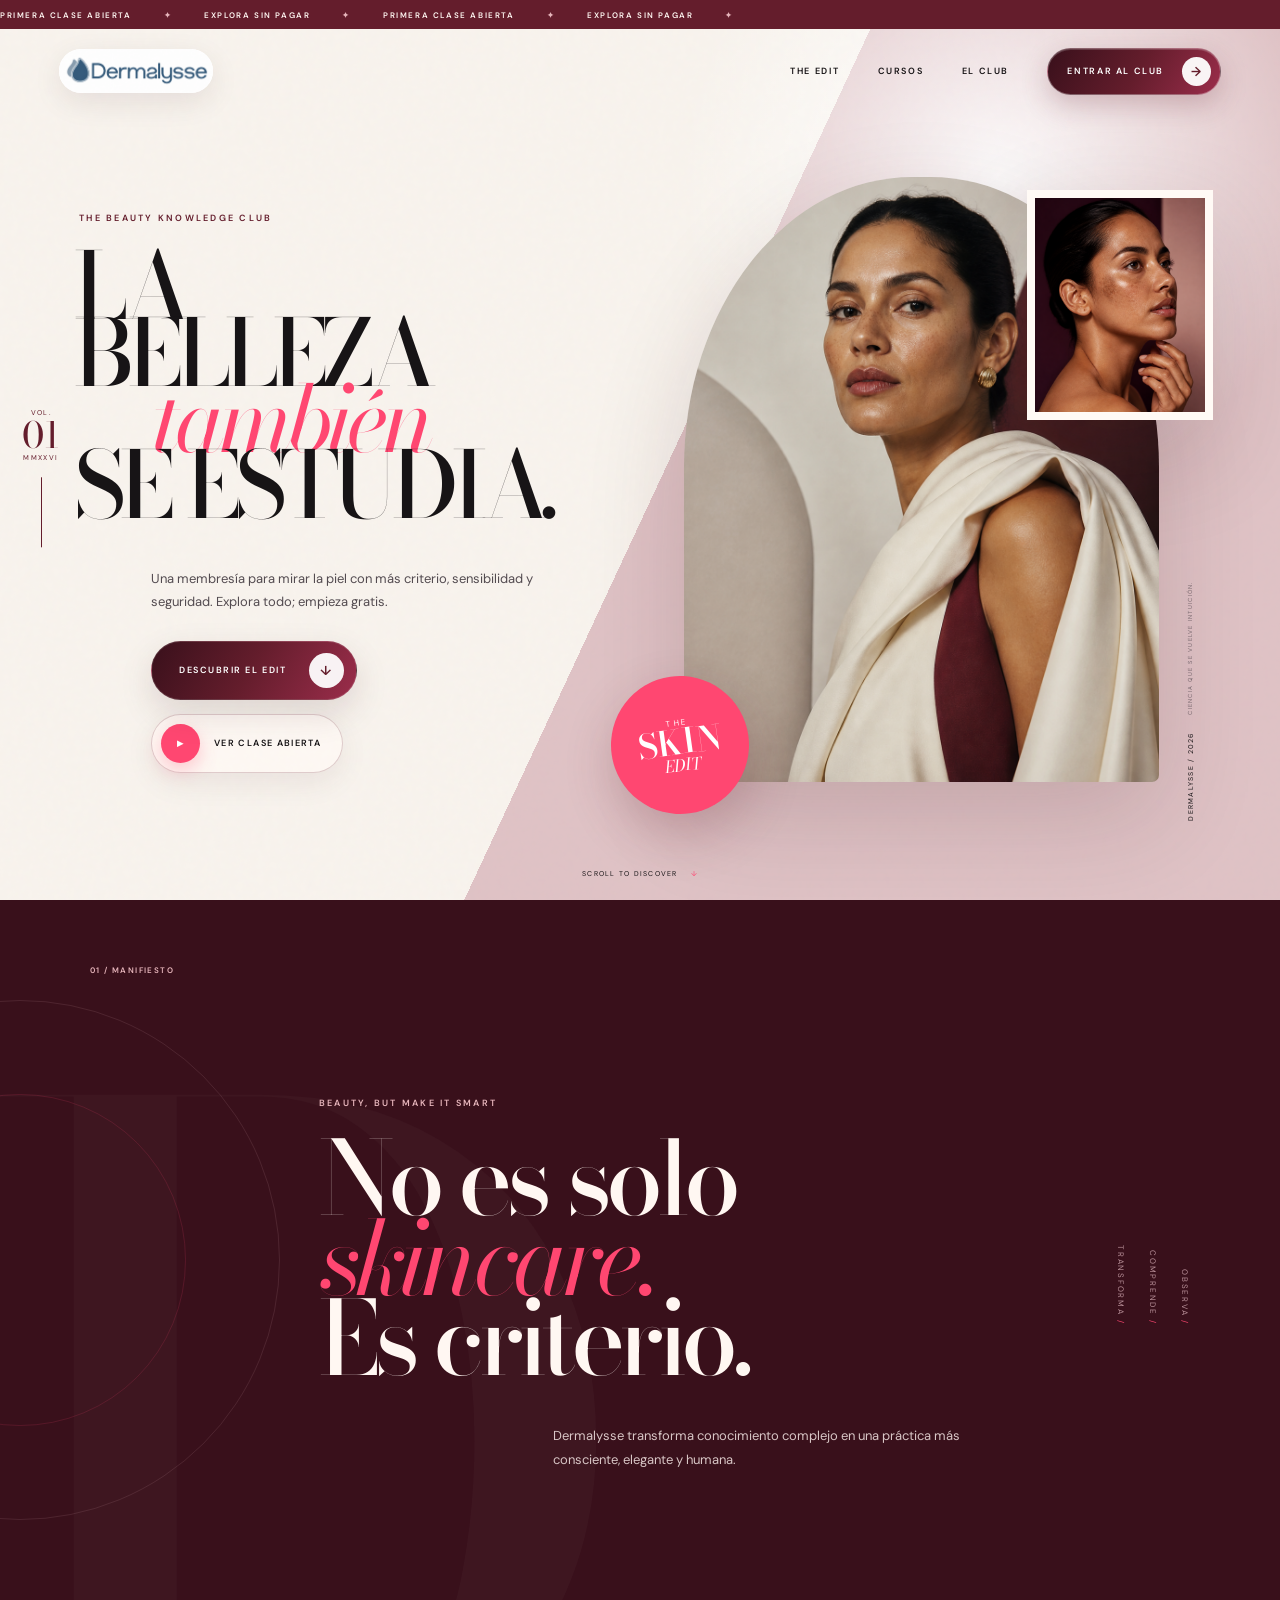
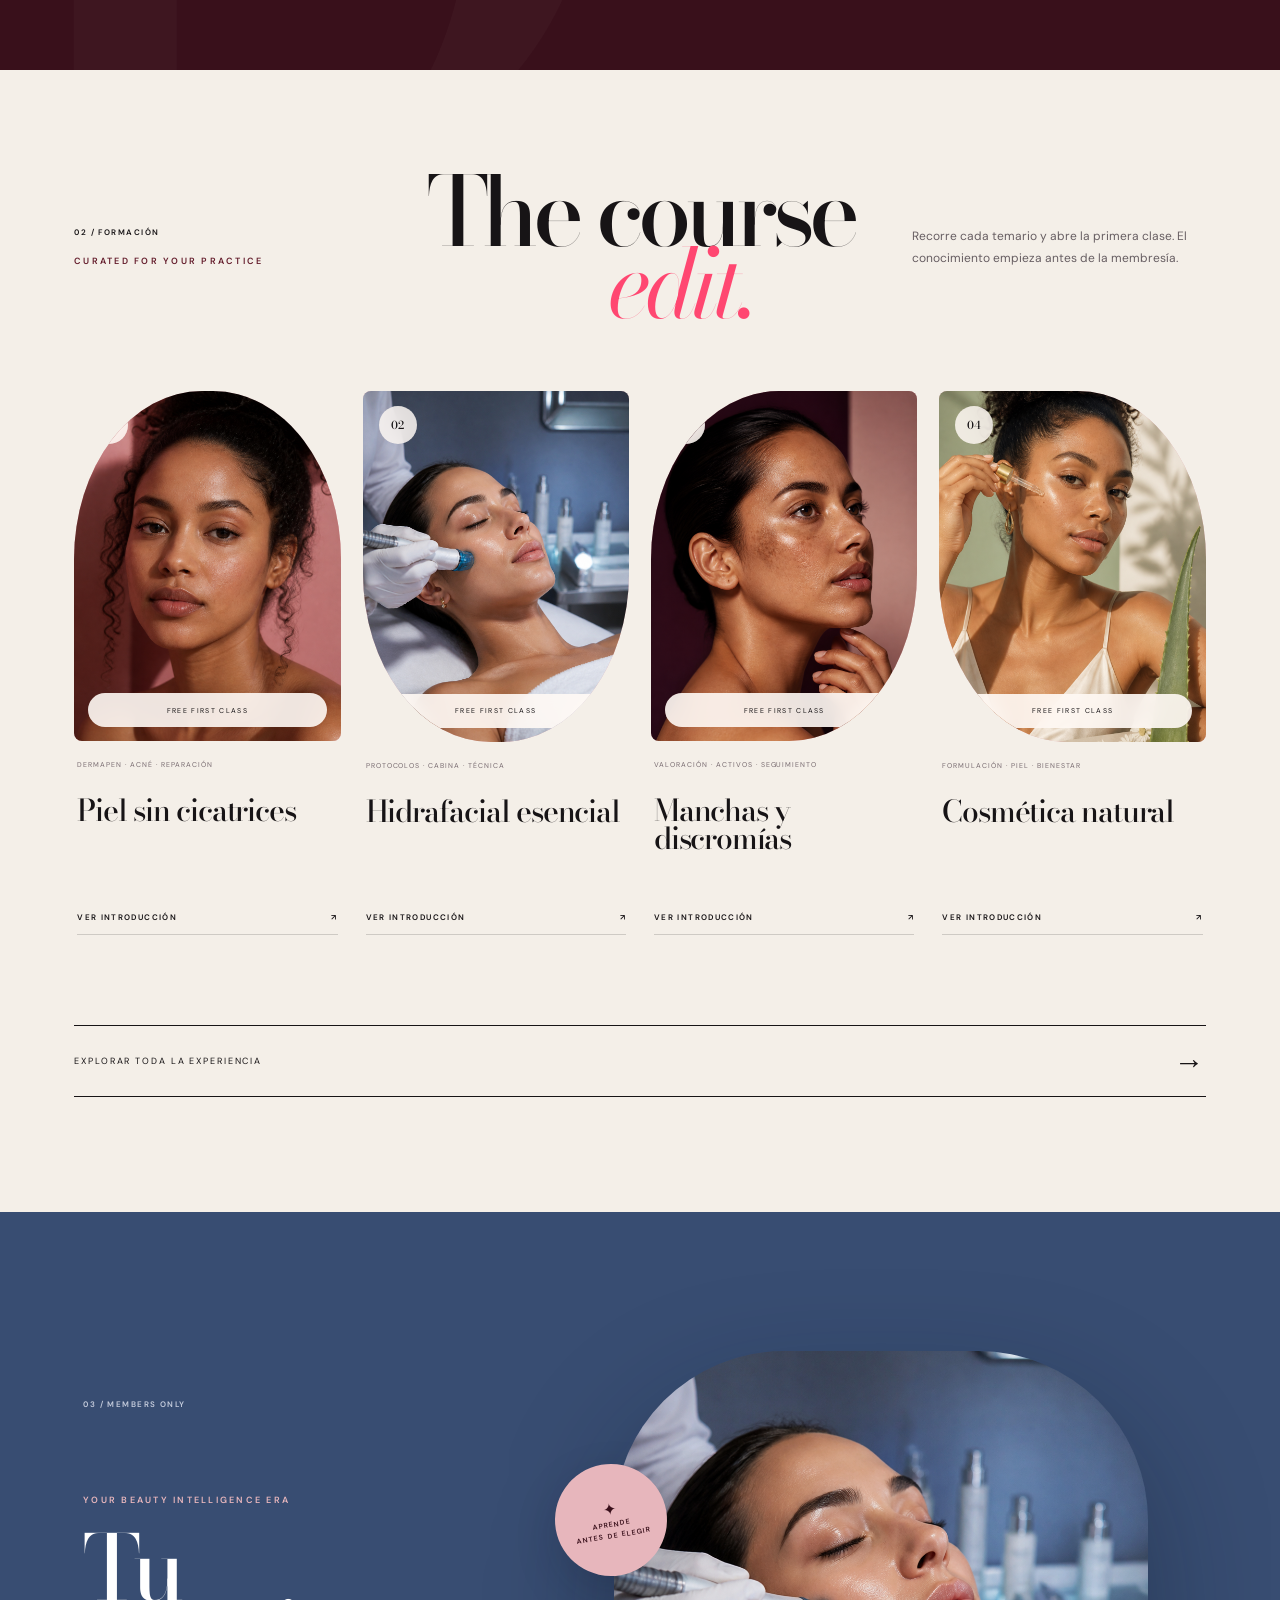
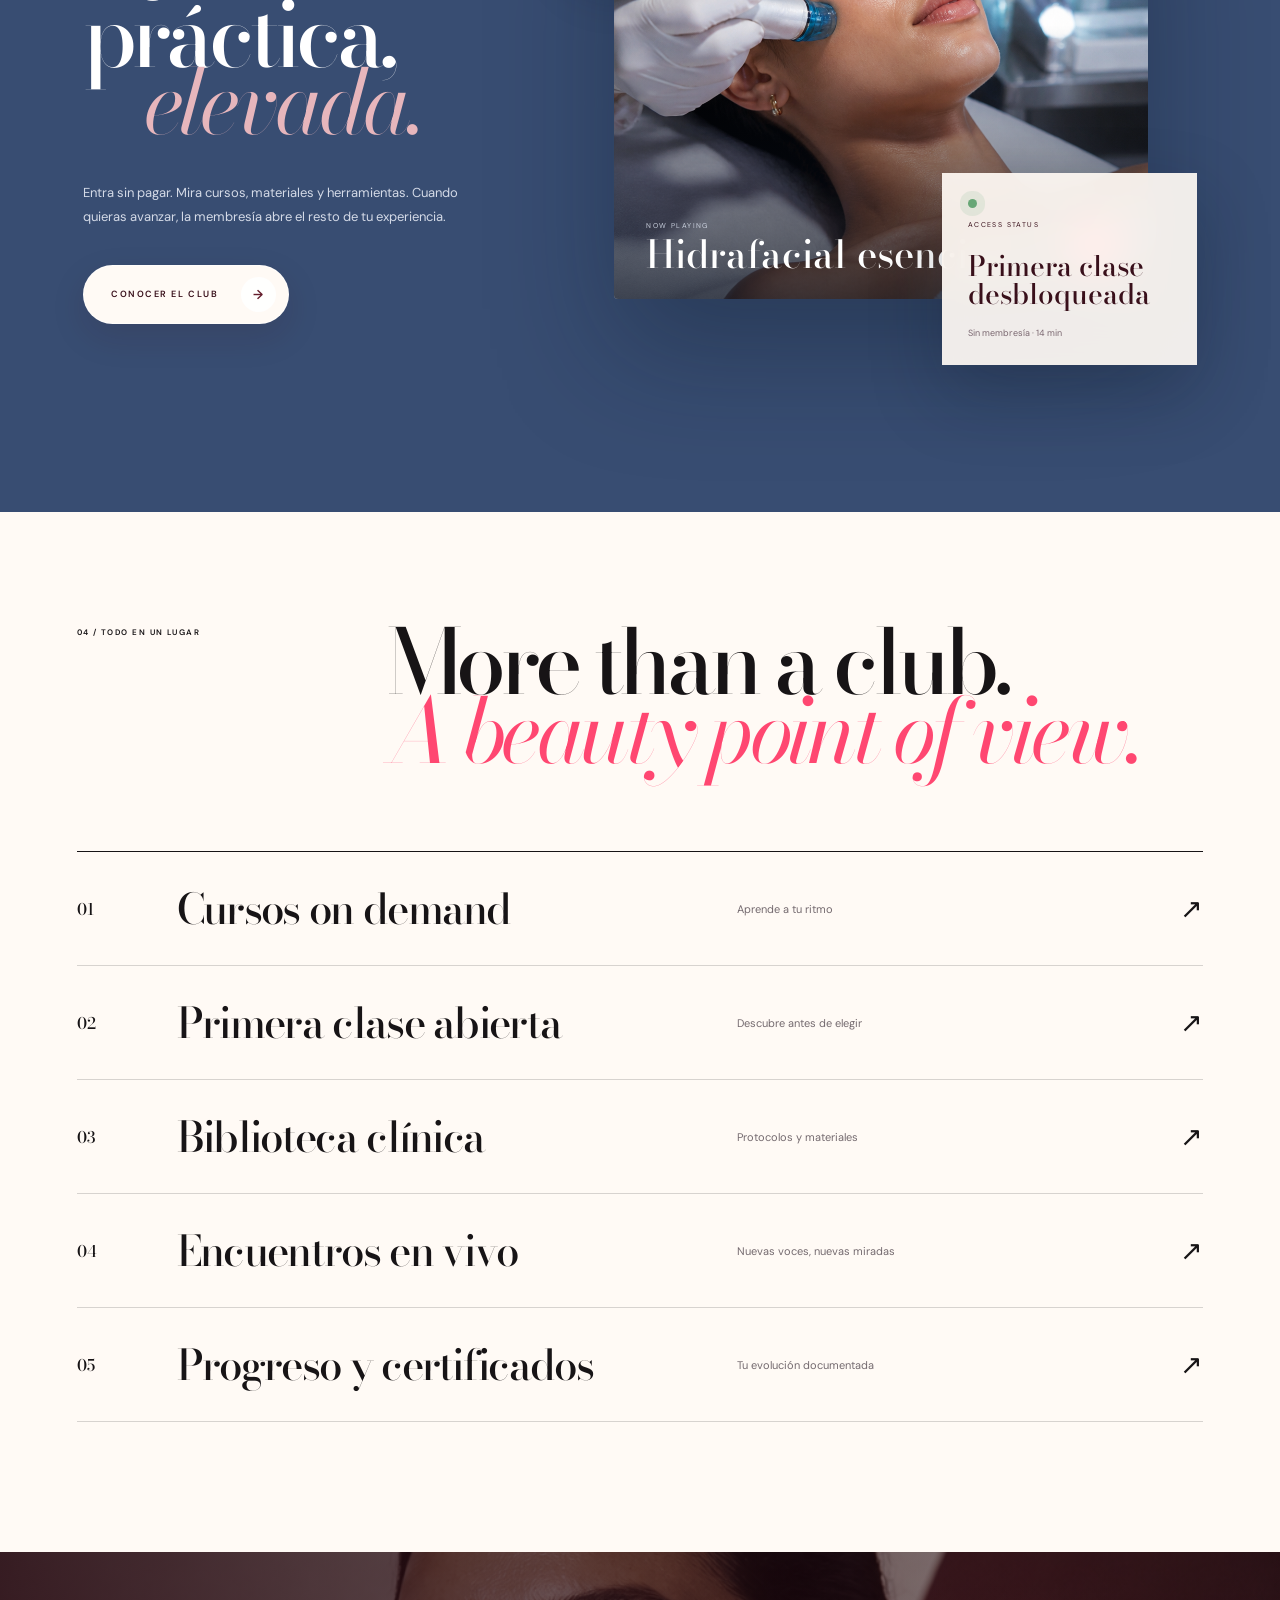
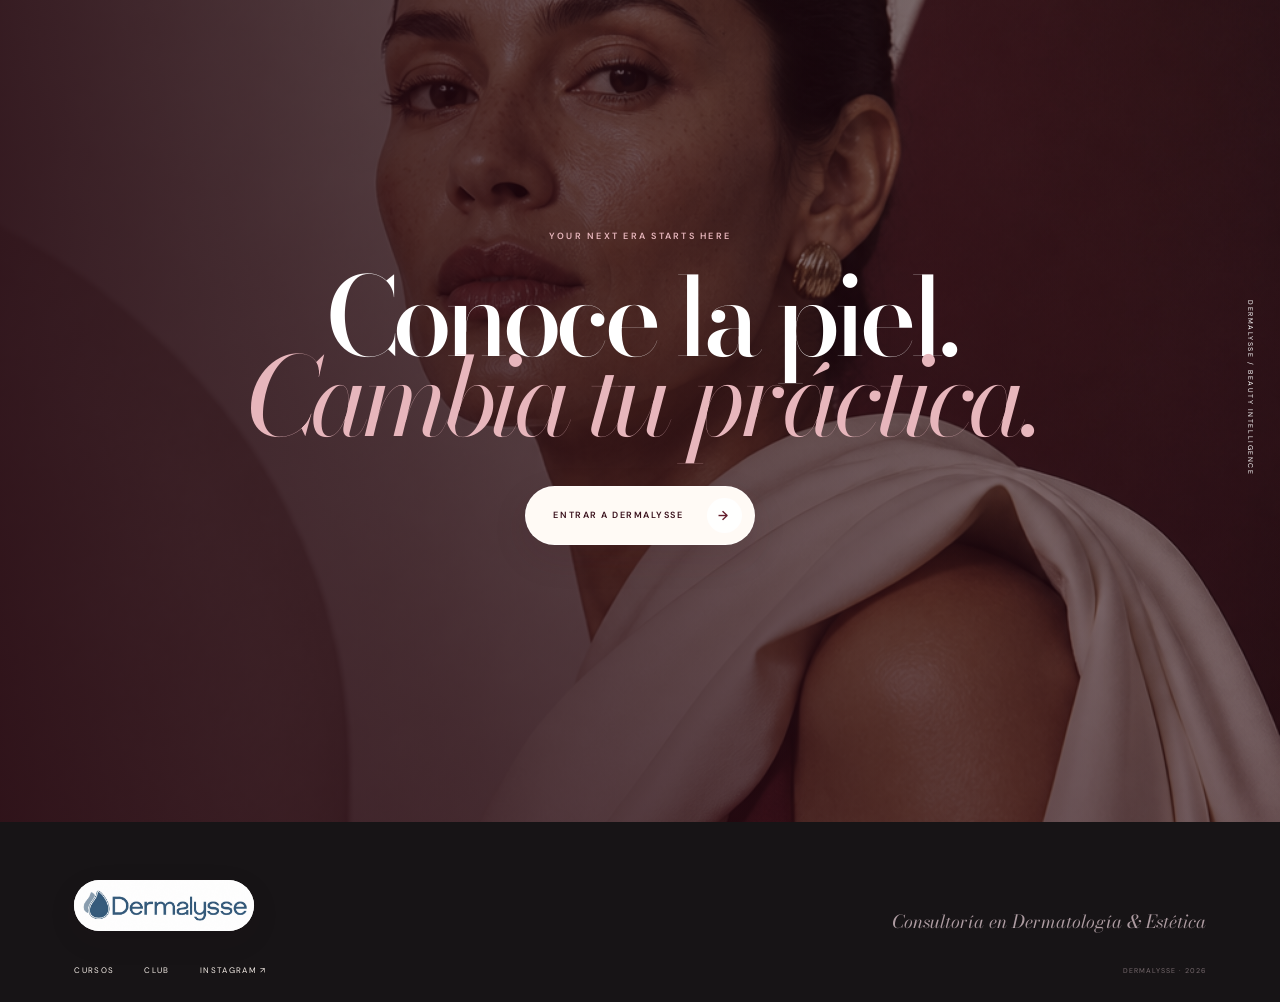
==== commit 0baaec90: "Route fashion CTAs to club registration" ====
--- a/index.html
+++ b/index.html
@@ -34,7 +34,7 @@
         <a href="#editorial">The edit</a>
         <a href="#cursos">Cursos</a>
         <a href="#club">El club</a>
-        <a class="nav-membership" href="https://club.dermalyssemx.com" target="_blank" rel="noreferrer">Entrar al club <span>↗</span></a>
+        <a class="nav-membership" href="https://club.dermalyssemx.com/?auth=register">Entrar al club <span>→</span></a>
       </nav>
       <button class="fashion-menu" type="button" aria-label="Abrir menú" aria-expanded="false" aria-controls="main-navigation"><span></span><span></span></button>
     </header>
@@ -107,7 +107,7 @@
         <p class="kicker">YOUR BEAUTY INTELLIGENCE ERA</p>
         <h2 data-reveal>Tu práctica,<br><em>elevada.</em></h2>
         <p data-reveal>Entra sin pagar. Mira cursos, materiales y herramientas. Cuando quieras avanzar, la membresía abre el resto de tu experiencia.</p>
-        <a class="fashion-button fashion-button--light" href="https://club.dermalyssemx.com" target="_blank" rel="noreferrer">Conocer el club <span>↗</span></a>
+        <a class="fashion-button fashion-button--light" href="https://club.dermalyssemx.com/?auth=register">Conocer el club <span>→</span></a>
       </div>
       <div class="membership-look" data-reveal>
         <div class="look-card look-card--image">
@@ -134,7 +134,7 @@
     <section class="final-fashion">
       <div class="final-photo"><img src="img/fashion/fashion-hero.png" alt="Retrato editorial Dermalysse" width="1024" height="1536" loading="lazy"></div>
       <div class="final-overlay"></div>
-      <div class="final-copy" data-reveal><p class="kicker">YOUR NEXT ERA STARTS HERE</p><h2>Conoce la piel.<br><em>Cambia tu práctica.</em></h2><a class="fashion-button fashion-button--light" href="https://club.dermalyssemx.com" target="_blank" rel="noreferrer">Entrar a Dermalysse <span>↗</span></a></div>
+      <div class="final-copy" data-reveal><p class="kicker">YOUR NEXT ERA STARTS HERE</p><h2>Conoce la piel.<br><em>Cambia tu práctica.</em></h2><a class="fashion-button fashion-button--light" href="https://club.dermalyssemx.com/?auth=register">Entrar a Dermalysse <span>→</span></a></div>
       <span class="final-vertical">DERMALYSSE / BEAUTY INTELLIGENCE</span>
     </section>
 
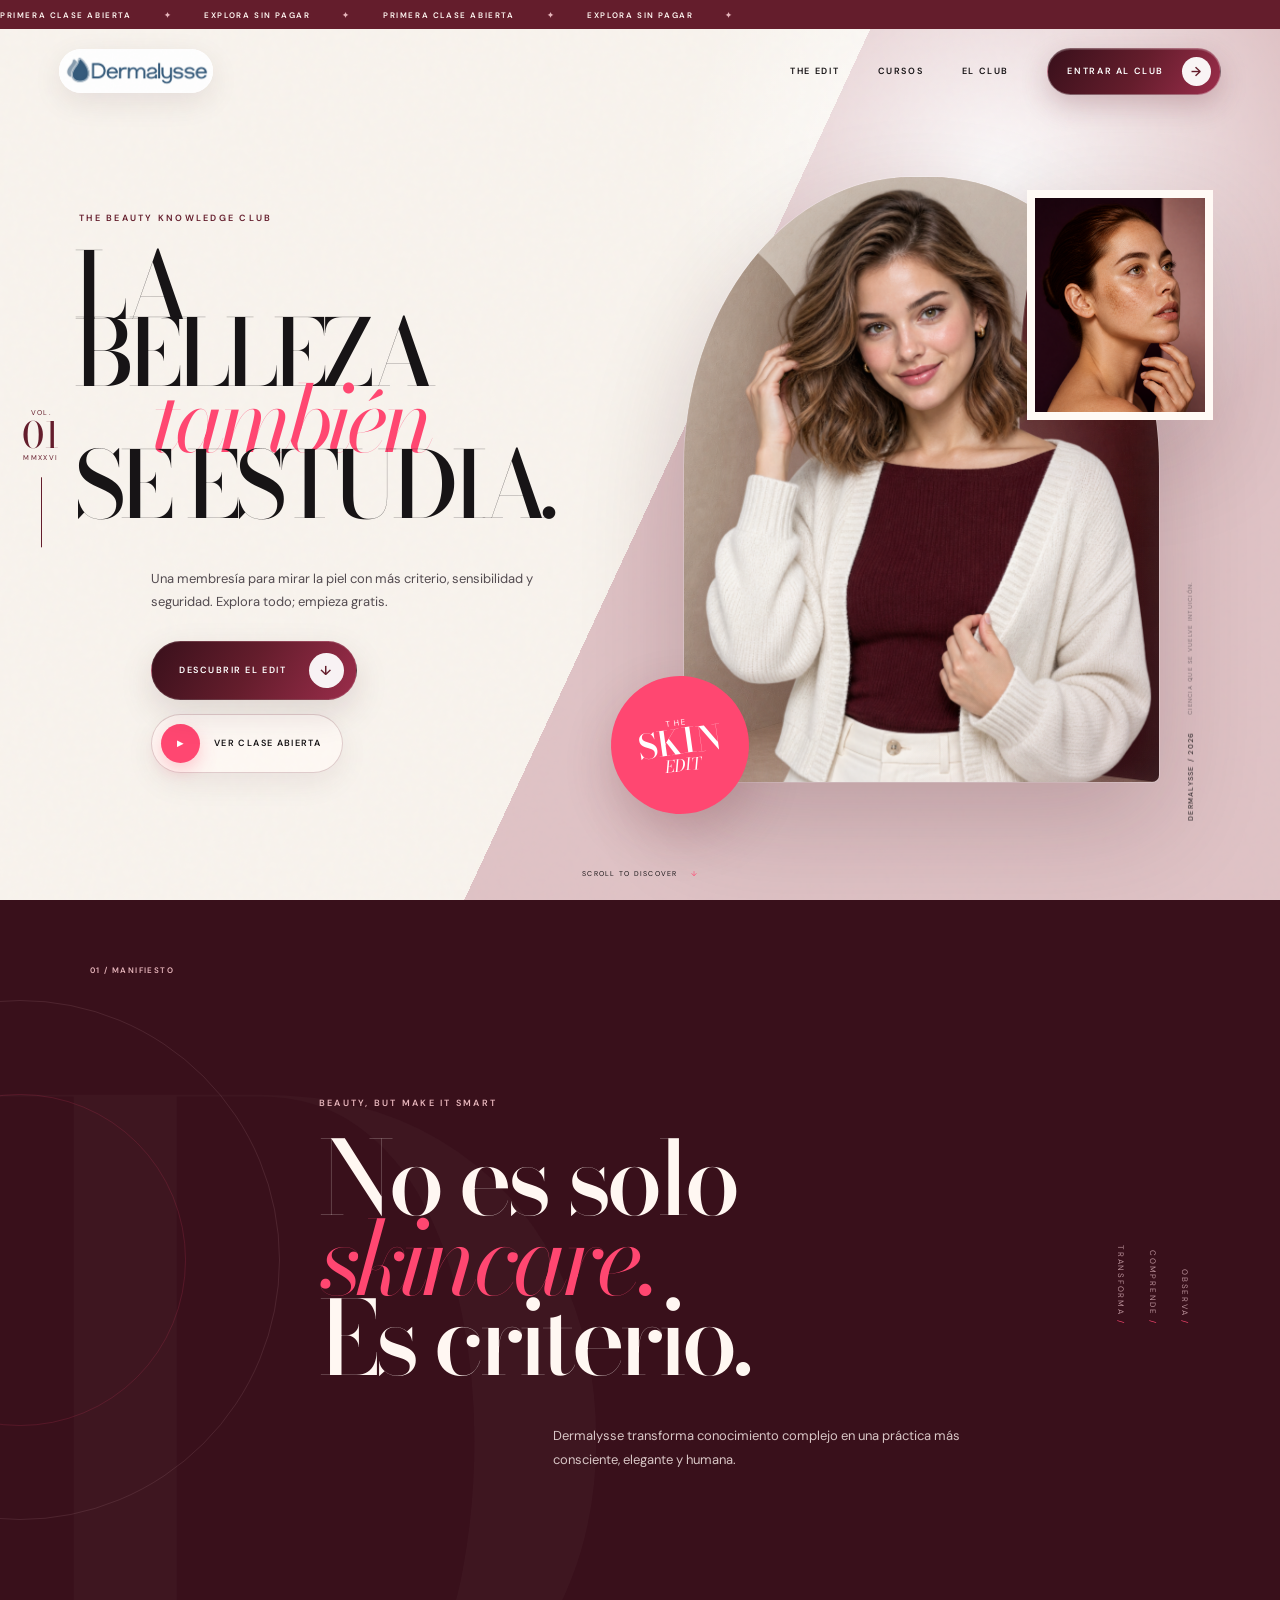
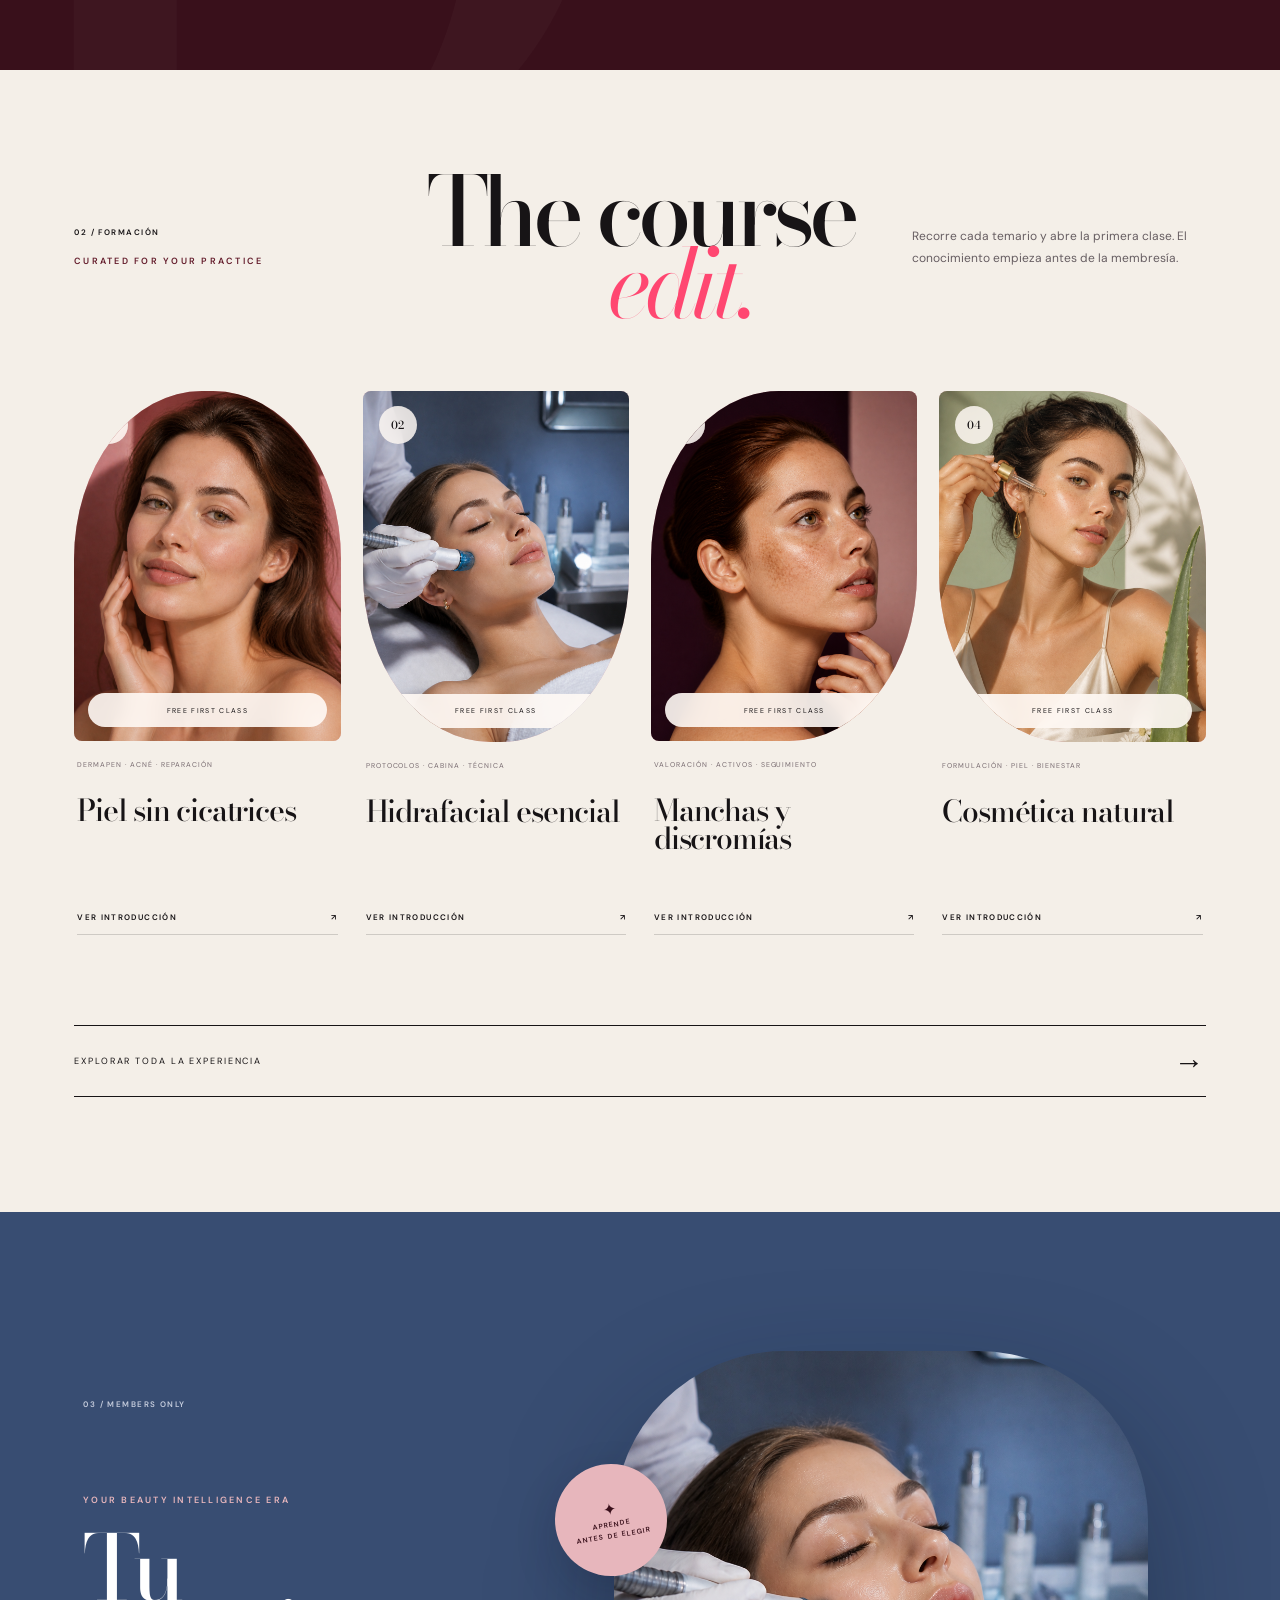
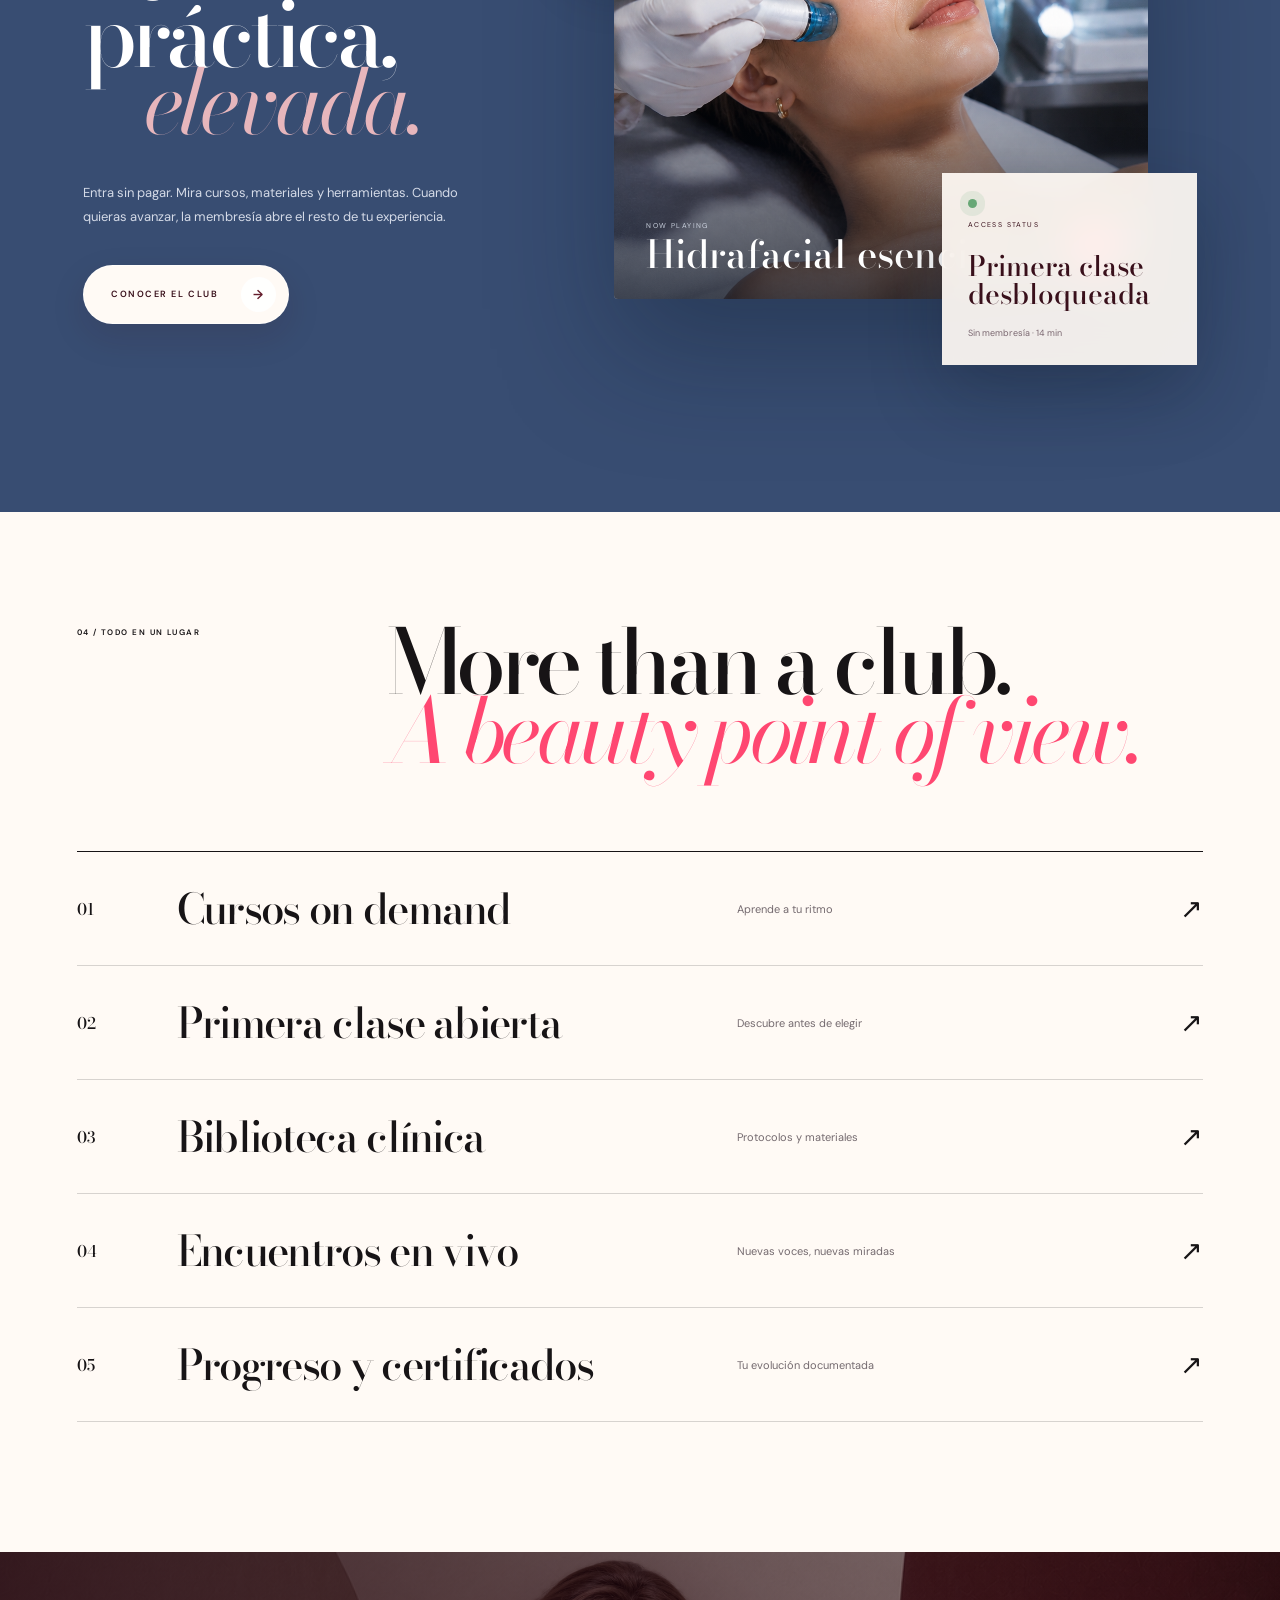
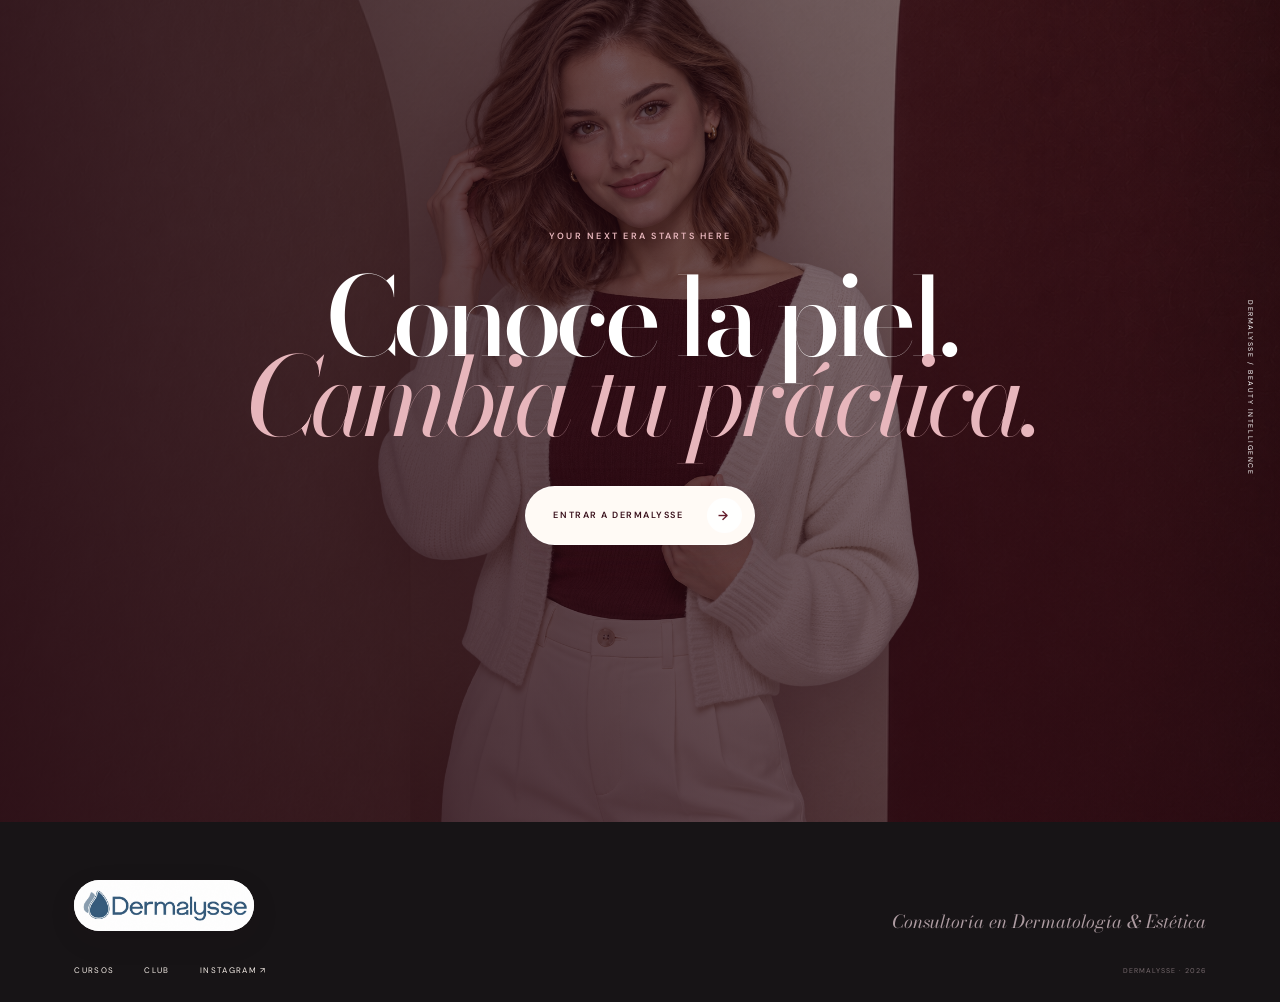
==== commit c61ded11: "Refresh editorial imagery and layered hero" ====
--- a/index.html
+++ b/index.html
@@ -17,7 +17,7 @@
   <meta name="twitter:title" content="Dermalysse — The Skin Edit">
   <meta name="twitter:description" content="La belleza también se estudia.">
   <meta name="twitter:image" content="https://www.dermalyssemx.com/img/fashion/social-preview.png">
-  <link rel="stylesheet" href="css/fashion.css">
+  <link rel="stylesheet" href="css/fashion.css?v=6.2">
   <script defer src="js/fashion.js"></script>
 </head>
 <body>
@@ -54,8 +54,12 @@
         </div>
       </div>
       <div class="hero-collage" aria-label="Editorial Dermalysse">
-        <div class="hero-photo hero-photo--main"><img src="img/fashion/fashion-hero.png" alt="Musa editorial Dermalysse vestida en marfil y vino" width="1024" height="1536"></div>
-        <div class="hero-photo hero-photo--detail"><img src="img/fashion/manchas.png" alt="Detalle editorial de piel natural" width="1024" height="1536"></div>
+        <div class="hero-photo hero-photo--main hero-depth">
+          <img class="hero-layer hero-layer--back" src="img/fashion/fashion-hero-bg-v6.png" alt="" width="1024" height="1536" aria-hidden="true">
+          <span class="hero-depth-glow" aria-hidden="true"></span>
+          <img class="hero-layer hero-layer--model" src="img/fashion/fashion-hero-model-v6.png" alt="Musa editorial joven Dermalysse con un conjunto cómodo en marfil y vino" width="1024" height="1536">
+        </div>
+        <div class="hero-photo hero-photo--detail"><img src="img/fashion/manchas-v2.png" alt="Detalle editorial de piel natural" width="1024" height="1536"></div>
         <div class="editorial-seal" aria-hidden="true"><span>THE</span><strong>SKIN</strong><em>EDIT</em></div>
         <div class="hero-caption"><span>DERMALYSSE / 2026</span><small>Ciencia que se vuelve intuición.</small></div>
       </div>
@@ -82,19 +86,19 @@
       </div>
       <div class="editorial-grid">
         <article class="course-card course-card--lead" data-reveal>
-          <div class="course-photo"><img src="img/fashion/piel-sin-cicatrices.png" alt="Retrato editorial afro-latino con textura natural de piel" width="1024" height="1536" loading="lazy"><span class="course-number">01</span><span class="free-tag">FREE FIRST CLASS</span></div>
+          <div class="course-photo"><img src="img/fashion/piel-sin-cicatrices-v3.png" alt="Retrato editorial con textura natural de piel" width="1024" height="1536" loading="lazy"><span class="course-number">01</span><span class="free-tag">FREE FIRST CLASS</span></div>
           <div class="course-meta"><p>Dermapen · Acné · Reparación</p><h3>Piel sin cicatrices</h3><button type="button" data-preview>Ver introducción <span>↗</span></button></div>
         </article>
         <article class="course-card course-card--blue" data-reveal>
-          <div class="course-photo"><img src="img/fashion/hidrafacial.png" alt="Tratamiento hidrafacial profesional en estudio azul" width="1024" height="1536" loading="lazy"><span class="course-number">02</span><span class="free-tag">FREE FIRST CLASS</span></div>
+          <div class="course-photo"><img src="img/fashion/hidrafacial-v2.png" alt="Tratamiento hidrafacial profesional en estudio azul" width="1024" height="1536" loading="lazy"><span class="course-number">02</span><span class="free-tag">FREE FIRST CLASS</span></div>
           <div class="course-meta"><p>Protocolos · Cabina · Técnica</p><h3>Hidrafacial esencial</h3><button type="button" data-preview>Ver introducción <span>↗</span></button></div>
         </article>
         <article class="course-card course-card--wine" data-reveal>
-          <div class="course-photo"><img src="img/fashion/manchas.png" alt="Retrato editorial con pigmentación natural de la piel" width="1024" height="1536" loading="lazy"><span class="course-number">03</span><span class="free-tag">FREE FIRST CLASS</span></div>
+          <div class="course-photo"><img src="img/fashion/manchas-v2.png" alt="Retrato editorial con pigmentación natural de la piel" width="1024" height="1536" loading="lazy"><span class="course-number">03</span><span class="free-tag">FREE FIRST CLASS</span></div>
           <div class="course-meta"><p>Valoración · Activos · Seguimiento</p><h3>Manchas y discromías</h3><button type="button" data-preview>Ver introducción <span>↗</span></button></div>
         </article>
         <article class="course-card course-card--sage" data-reveal>
-          <div class="course-photo"><img src="img/fashion/cosmetica-natural.png" alt="Modelo editorial con sérum, aloe y cosmética natural" width="1024" height="1536" loading="lazy"><span class="course-number">04</span><span class="free-tag">FREE FIRST CLASS</span></div>
+          <div class="course-photo"><img src="img/fashion/cosmetica-natural-v2.png" alt="Modelo editorial con sérum, aloe y cosmética natural" width="1024" height="1536" loading="lazy"><span class="course-number">04</span><span class="free-tag">FREE FIRST CLASS</span></div>
           <div class="course-meta"><p>Formulación · Piel · Bienestar</p><h3>Cosmética natural</h3><button type="button" data-preview>Ver introducción <span>↗</span></button></div>
         </article>
       </div>
@@ -111,7 +115,7 @@
       </div>
       <div class="membership-look" data-reveal>
         <div class="look-card look-card--image">
-          <img src="img/fashion/hidrafacial.png" alt="Clase de hidrafacial dentro del club" width="1024" height="1536" loading="lazy">
+          <img src="img/fashion/hidrafacial-v2.png" alt="Clase de hidrafacial dentro del club" width="1024" height="1536" loading="lazy">
           <div><span>NOW PLAYING</span><strong>Hidrafacial esencial</strong></div>
           <button type="button" data-preview aria-label="Reproducir primera clase">▶</button>
         </div>
@@ -132,7 +136,10 @@
     </section>
 
     <section class="final-fashion">
-      <div class="final-photo"><img src="img/fashion/fashion-hero.png" alt="Retrato editorial Dermalysse" width="1024" height="1536" loading="lazy"></div>
+      <div class="final-photo">
+        <img class="final-photo-back" src="img/fashion/fashion-hero-bg-v6.png" alt="" width="1024" height="1536" loading="lazy" aria-hidden="true">
+        <img class="final-photo-model" src="img/fashion/fashion-hero-model-v6.png" alt="Retrato editorial de una joven profesional Dermalysse" width="1024" height="1536" loading="lazy">
+      </div>
       <div class="final-overlay"></div>
       <div class="final-copy" data-reveal><p class="kicker">YOUR NEXT ERA STARTS HERE</p><h2>Conoce la piel.<br><em>Cambia tu práctica.</em></h2><a class="fashion-button fashion-button--light" href="https://club.dermalyssemx.com/?auth=register">Entrar a Dermalysse <span>→</span></a></div>
       <span class="final-vertical">DERMALYSSE / BEAUTY INTELLIGENCE</span>
--- a/css/fashion.css
+++ b/css/fashion.css
@@ -66,9 +66,16 @@
 .text-action i { display: grid; place-items: center; width: 39px; height: 39px; border: 0; background: var(--pink); color: white; box-shadow: 0 7px 18px rgba(255,71,113,.28); border-radius: 50%; font-size: 8px; font-style: normal; transition: transform .3s ease, background .3s ease; }.text-action:hover { transform: translateY(-4px); border-color: rgba(255,71,113,.45); background: var(--paper); box-shadow: 0 16px 38px rgba(57,16,27,.13); }.text-action:hover i { background: var(--wine); transform: scale(1.08); }
 .fashion-button:focus-visible,.text-action:focus-visible,.nav-membership:focus-visible { outline: 3px solid rgba(255,71,113,.38); outline-offset: 4px; }
 .hero-collage { position: relative; width: min(47vw,700px); height: min(70vw,720px); max-height: 73vh; justify-self: center; }
-.hero-photo { position: absolute; overflow: hidden; box-shadow: 0 35px 100px rgba(57,16,27,.16); }.hero-photo img { object-fit: cover; transition: transform 1.2s cubic-bezier(.2,.8,.2,1); }.hero-collage:hover .hero-photo--main img { transform: scale(1.035); }
-.hero-photo--main { inset: 2% 9% 6% 12%; border-radius: 48% 48% 7px 7px; }.hero-photo--main img { object-position: 55% center; }
-.hero-photo--detail { width: 31%; height: 35%; right: 0; top: 4%; border: 8px solid var(--paper); }.hero-photo--detail img { object-position: 62% center; }
+.hero-photo { position: absolute; overflow: hidden; box-shadow: 0 35px 100px rgba(57,16,27,.16); }.hero-photo img { object-fit: cover; transition: transform 1.2s cubic-bezier(.2,.8,.2,1), filter .8s ease; }
+.hero-photo--main { inset: 2% 9% 6% 12%; border-radius: 48% 48% 7px 7px; }
+.hero-depth { isolation: isolate; perspective: 900px; transform-style: preserve-3d; background: #d8c7bb; box-shadow: 0 40px 105px rgba(57,16,27,.2), 0 0 0 1px rgba(255,255,255,.28); }
+.hero-layer--back { z-index: 0; object-position: 50% center; transform: scale(1.045); }
+.hero-depth-glow { position: absolute; z-index: 1; width: 76%; aspect-ratio: .8; left: 14%; top: 13%; border-radius: 50%; background: radial-gradient(circle,rgba(255,238,221,.42),rgba(255,207,215,.09) 55%,transparent 72%); filter: blur(18px); transform: translateZ(18px); pointer-events: none; }
+.hero-layer--model { z-index: 2; object-position: 50% 2%; transform: translate3d(0,1.5%,36px) scale(.965); filter: drop-shadow(0 26px 28px rgba(61,16,28,.22)) saturate(.95) contrast(1.02); }
+.hero-depth::after { content: ""; position: absolute; z-index: 3; inset: 0; pointer-events: none; background: linear-gradient(125deg,rgba(255,255,255,.23),transparent 25% 70%,rgba(100,29,44,.13)); box-shadow: inset 0 0 45px rgba(255,255,255,.12); }
+.hero-collage:hover .hero-layer--back { transform: translate3d(-1.1%,0,0) scale(1.075); }
+.hero-collage:hover .hero-layer--model { transform: translate3d(1.4%,-.6%,52px) scale(.99); filter: drop-shadow(0 32px 34px rgba(61,16,28,.26)) saturate(.98) contrast(1.04); }
+.hero-photo--detail { width: 31%; height: 35%; right: 0; top: 4%; z-index: 5; border: 8px solid var(--paper); transform-origin: 70% 20%; will-change: transform,box-shadow; animation: detailFloat 5.8s ease-in-out infinite; }.hero-photo--detail img { object-position: 62% center; animation: detailPortrait 8s ease-in-out infinite alternate; }.hero-photo--detail:hover { animation-play-state: paused; transform: translate3d(-5px,-12px,70px) rotate(-1.5deg) scale(1.025); box-shadow: 0 42px 90px rgba(57,16,27,.28); }.hero-photo--detail:hover img { transform: scale(1.075); }
 .editorial-seal { position: absolute; left: 0; bottom: 1%; width: 138px; height: 138px; border-radius: 50%; background: var(--pink); color: white; display: grid; place-content: center; text-align: center; transform: rotate(-8deg); animation: sealFloat 5s ease-in-out infinite; box-shadow: 0 20px 50px rgba(100,29,44,.23); }
 .editorial-seal span { font-size: 8px; letter-spacing: .28em; }.editorial-seal strong { font: 600 34px/.9 var(--serif); }.editorial-seal em { font: italic 16px/1 var(--serif); }
 .hero-caption { position: absolute; right: 3%; bottom: 0; writing-mode: vertical-rl; transform: rotate(180deg); display: flex; gap: 18px; font-size: 7px; letter-spacing: .18em; text-transform: uppercase; }.hero-caption small { color: #77676d; }
@@ -106,7 +113,7 @@
 .club-index { padding: 115px clamp(24px,6vw,92px) 130px; background: var(--paper); }.club-index-head { display: grid; grid-template-columns: .55fr 1.45fr; align-items: start; margin-bottom: 85px; }.club-index-head h2 { margin: 0; max-width: 1050px; font: 500 clamp(65px,7vw,118px)/.78 var(--serif); letter-spacing: -.06em; }.club-index-head h2 em { color: var(--pink); font-weight: 400; }
 .benefit-list { border-top: 1px solid var(--ink); }.benefit-row { min-height: 114px; border-bottom: 1px solid var(--line); display: grid; grid-template-columns: 80px 1.4fr 1fr 60px; align-items: center; gap: 20px; transition: color .25s ease, padding .25s ease; }.benefit-row > span { font: 500 16px/1 var(--serif); }.benefit-row h3 { margin: 0; font: 500 clamp(30px,3.3vw,54px)/1 var(--serif); letter-spacing: -.04em; }.benefit-row p { margin: 0; color: #746a6f; font-size: 11px; }.benefit-row i { justify-self: end; font: 400 27px/1 var(--serif); font-style: normal; }.benefit-row:hover { color: var(--pink); padding-left: 12px; }
 
-.final-fashion { position: relative; min-height: 870px; color: white; display: grid; place-items: center; overflow: hidden; }.final-photo,.final-overlay { position: absolute; inset: 0; }.final-photo img { object-fit: cover; object-position: 50% 35%; filter: saturate(.78); }.final-overlay { background: linear-gradient(90deg,rgba(36,7,15,.88),rgba(36,7,15,.35)), linear-gradient(0deg,rgba(57,16,27,.4),transparent); }.final-copy { position: relative; z-index: 2; text-align: center; }.final-copy .kicker { color: var(--blush); margin-bottom: 35px; }.final-copy h2 { margin: 0 0 48px; font: 500 clamp(72px,8.5vw,145px)/.74 var(--serif); letter-spacing: -.065em; }.final-copy h2 em { color: var(--blush); font-weight: 400; }.final-vertical { position: absolute; z-index: 3; right: 25px; writing-mode: vertical-rl; font-size: 7px; letter-spacing: .22em; }
+.final-fashion { position: relative; min-height: 870px; color: white; display: grid; place-items: center; overflow: hidden; }.final-photo,.final-overlay { position: absolute; inset: 0; }.final-photo .final-photo-back { object-fit: cover; object-position: center; filter: saturate(.78); }.final-photo .final-photo-model { object-fit: contain; object-position: center bottom; filter: drop-shadow(0 30px 45px rgba(36,7,15,.35)) saturate(.82); }.final-overlay { background: linear-gradient(90deg,rgba(36,7,15,.88),rgba(36,7,15,.35)), linear-gradient(0deg,rgba(57,16,27,.4),transparent); }.final-copy { position: relative; z-index: 2; text-align: center; }.final-copy .kicker { color: var(--blush); margin-bottom: 35px; }.final-copy h2 { margin: 0 0 48px; font: 500 clamp(72px,8.5vw,145px)/.74 var(--serif); letter-spacing: -.065em; }.final-copy h2 em { color: var(--blush); font-weight: 400; }.final-vertical { position: absolute; z-index: 3; right: 25px; writing-mode: vertical-rl; font-size: 7px; letter-spacing: .22em; }
 
 .fashion-footer { min-height: 180px; padding: 48px clamp(24px,5.8vw,92px) 27px; background: var(--ink); color: #f7efe9; display: grid; grid-template-columns: 1fr 1fr; gap: 24px; align-items: end; }.official-logo--footer { width: 180px; height: 51px; }.fashion-footer > p { justify-self: end; margin: 0; color: #ad9ba1; font: italic 18px/1 var(--serif); }.fashion-footer > div { display: flex; gap: 30px; font-size: 8px; letter-spacing: .17em; text-transform: uppercase; }.fashion-footer small { justify-self: end; color: #776a6e; font-size: 7px; letter-spacing: .15em; text-transform: uppercase; }
 
@@ -118,6 +125,8 @@
 @keyframes sealFloat { 50% { transform: rotate(-3deg) translateY(-9px); } }
 @keyframes arrowBounce { 50% { transform: translateY(5px); } }
 @keyframes modalIn { from { opacity: 0; } }
+@keyframes detailFloat { 0%,100% { transform: translate3d(0,0,42px) rotate(.7deg); box-shadow: 0 24px 65px rgba(57,16,27,.19); } 50% { transform: translate3d(-4px,-13px,58px) rotate(-1.3deg); box-shadow: 0 39px 88px rgba(57,16,27,.27); } }
+@keyframes detailPortrait { from { transform: scale(1.015); } to { transform: scale(1.065) translate3d(-1.5%,0,0); } }
 
 @media (max-width: 1050px) {
   .fashion-hero { grid-template-columns: .95fr 1.05fr; }.fashion-copy h1 { font-size: clamp(67px,8vw,94px); }.hero-bottom { margin-left: 8%; }.issue-mark { display: none; }
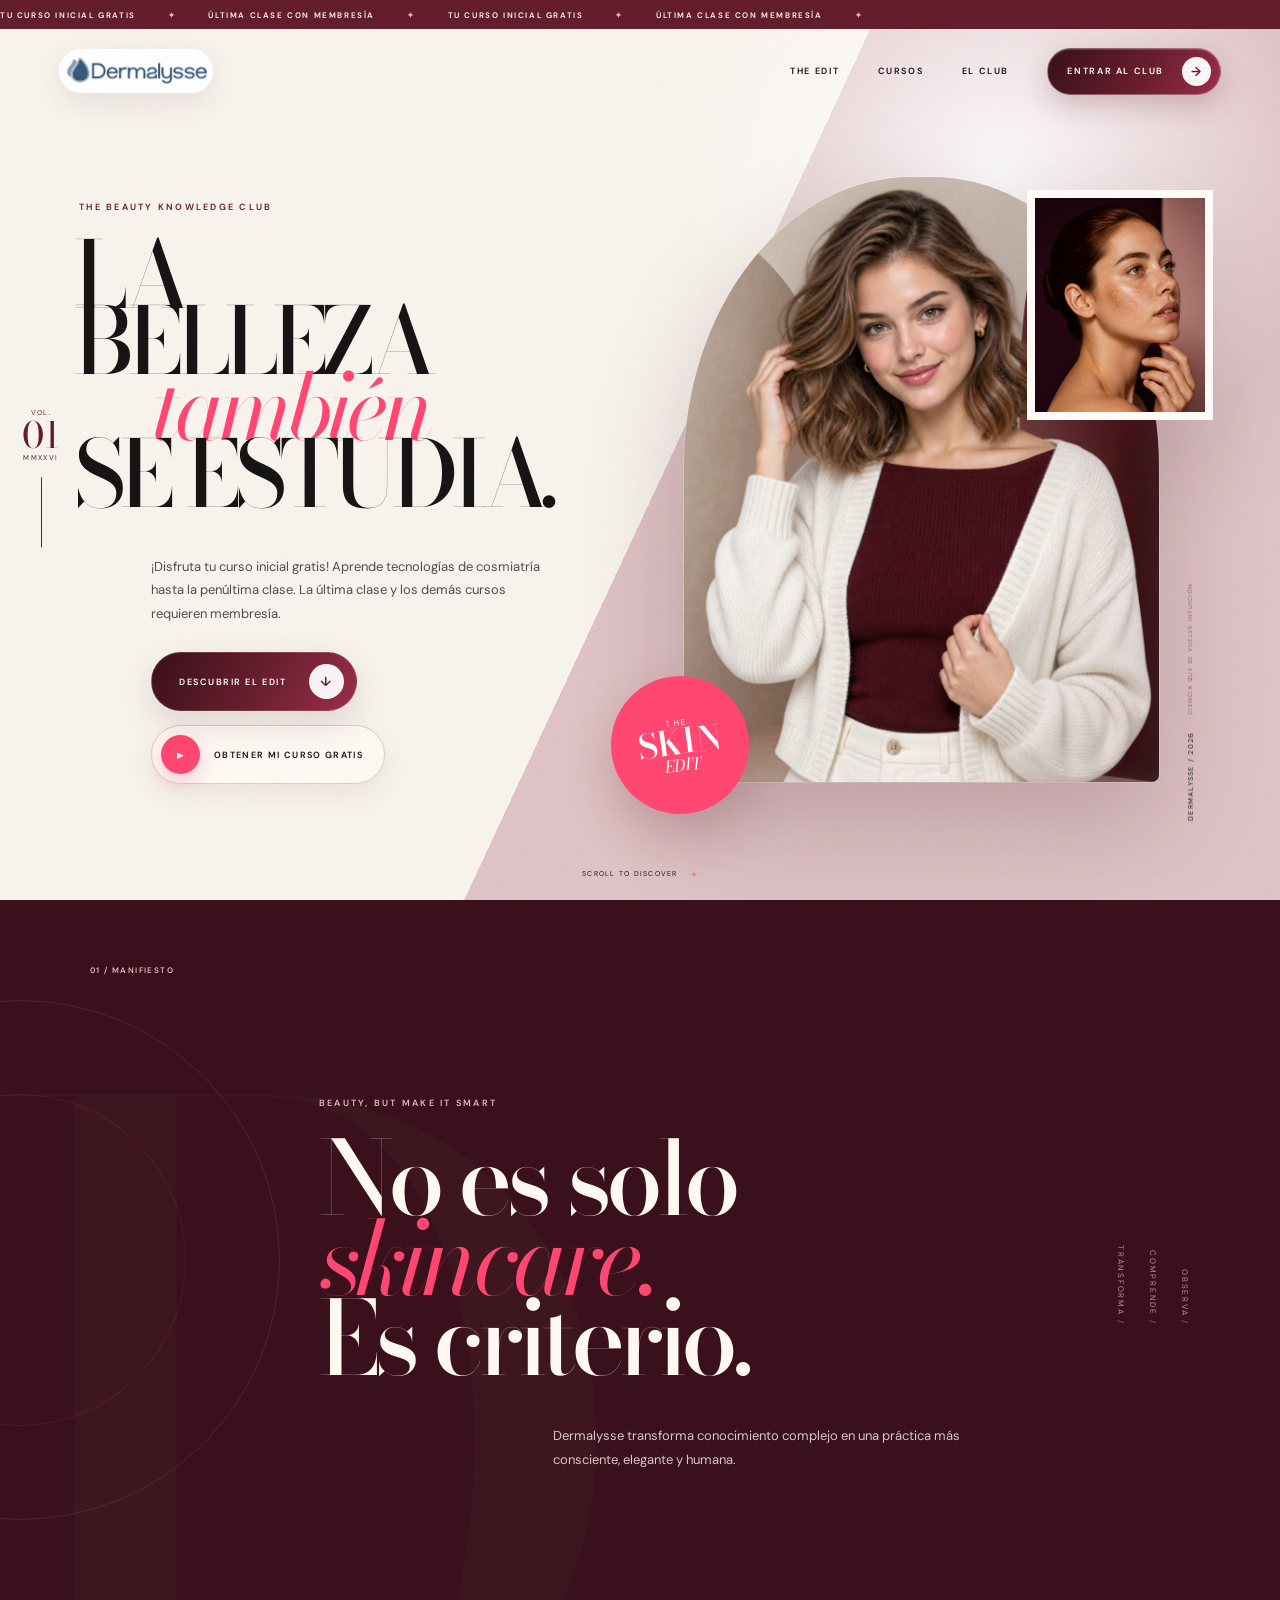
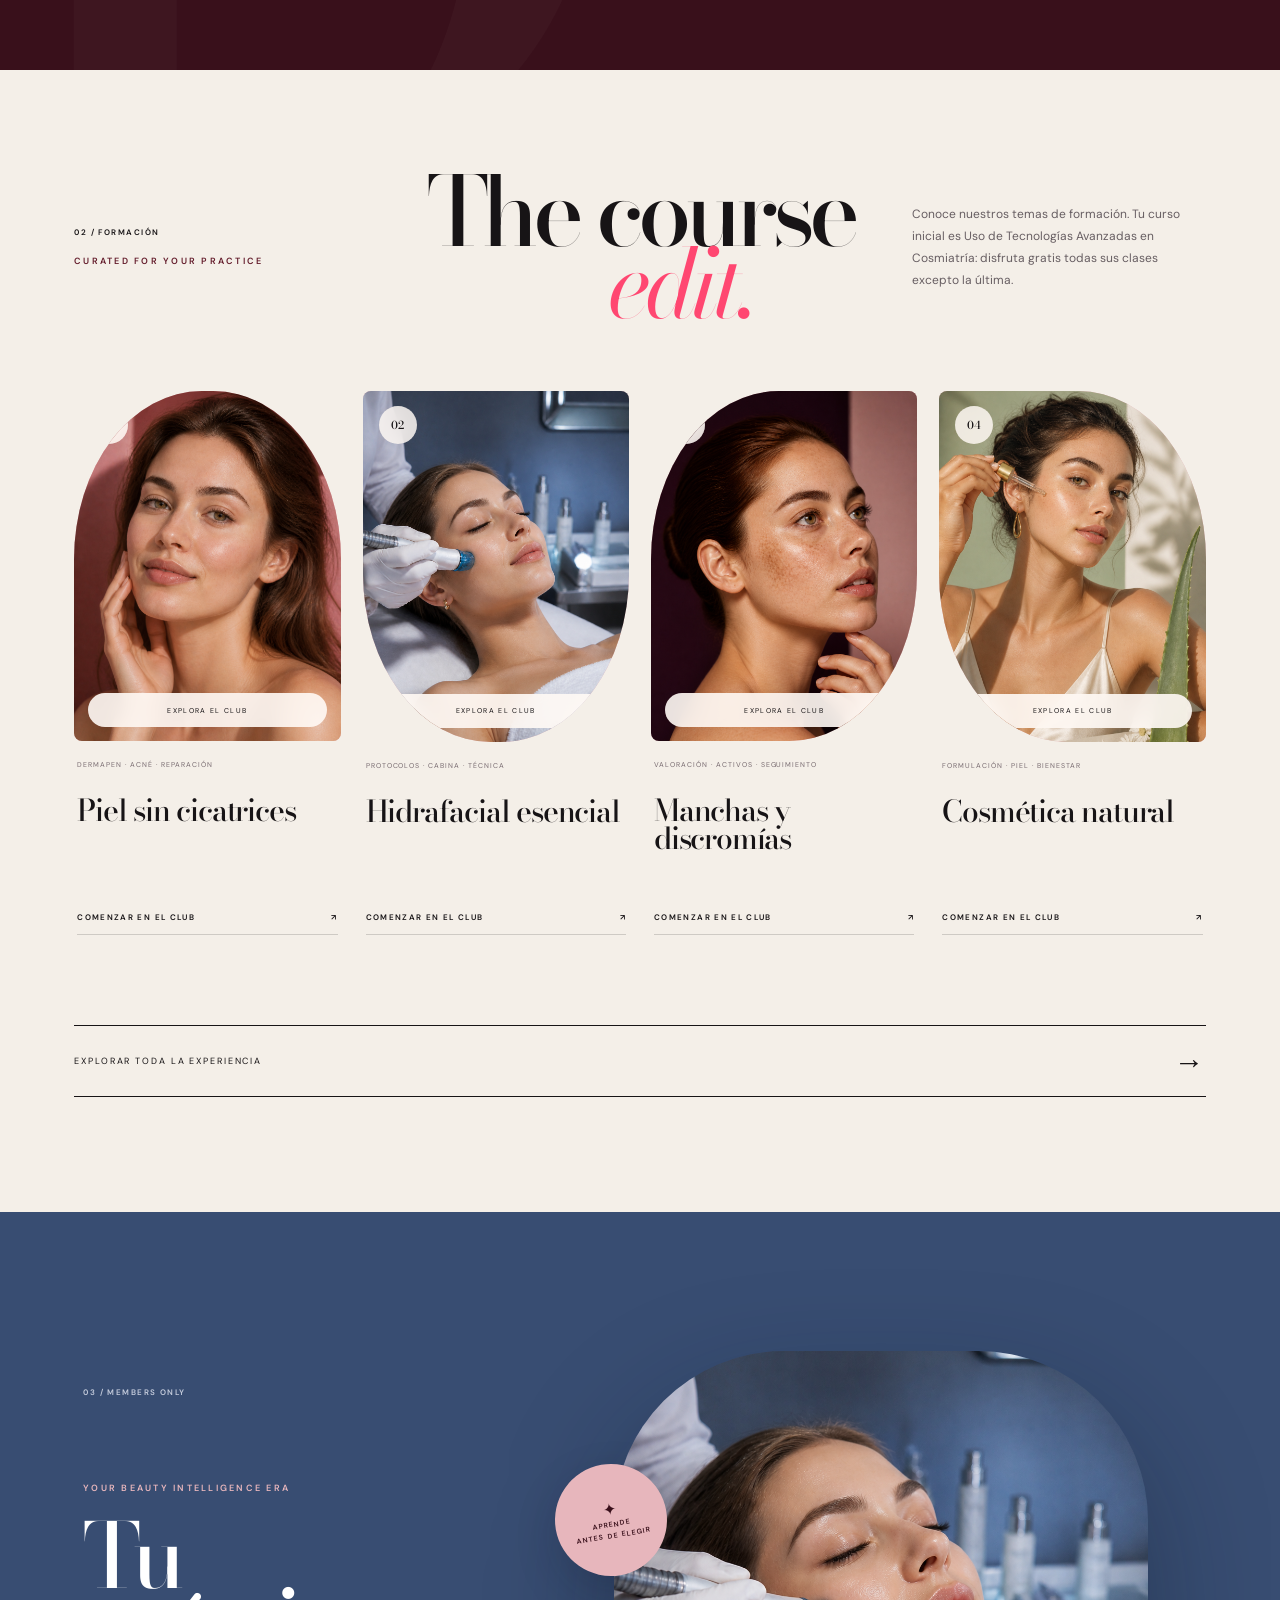
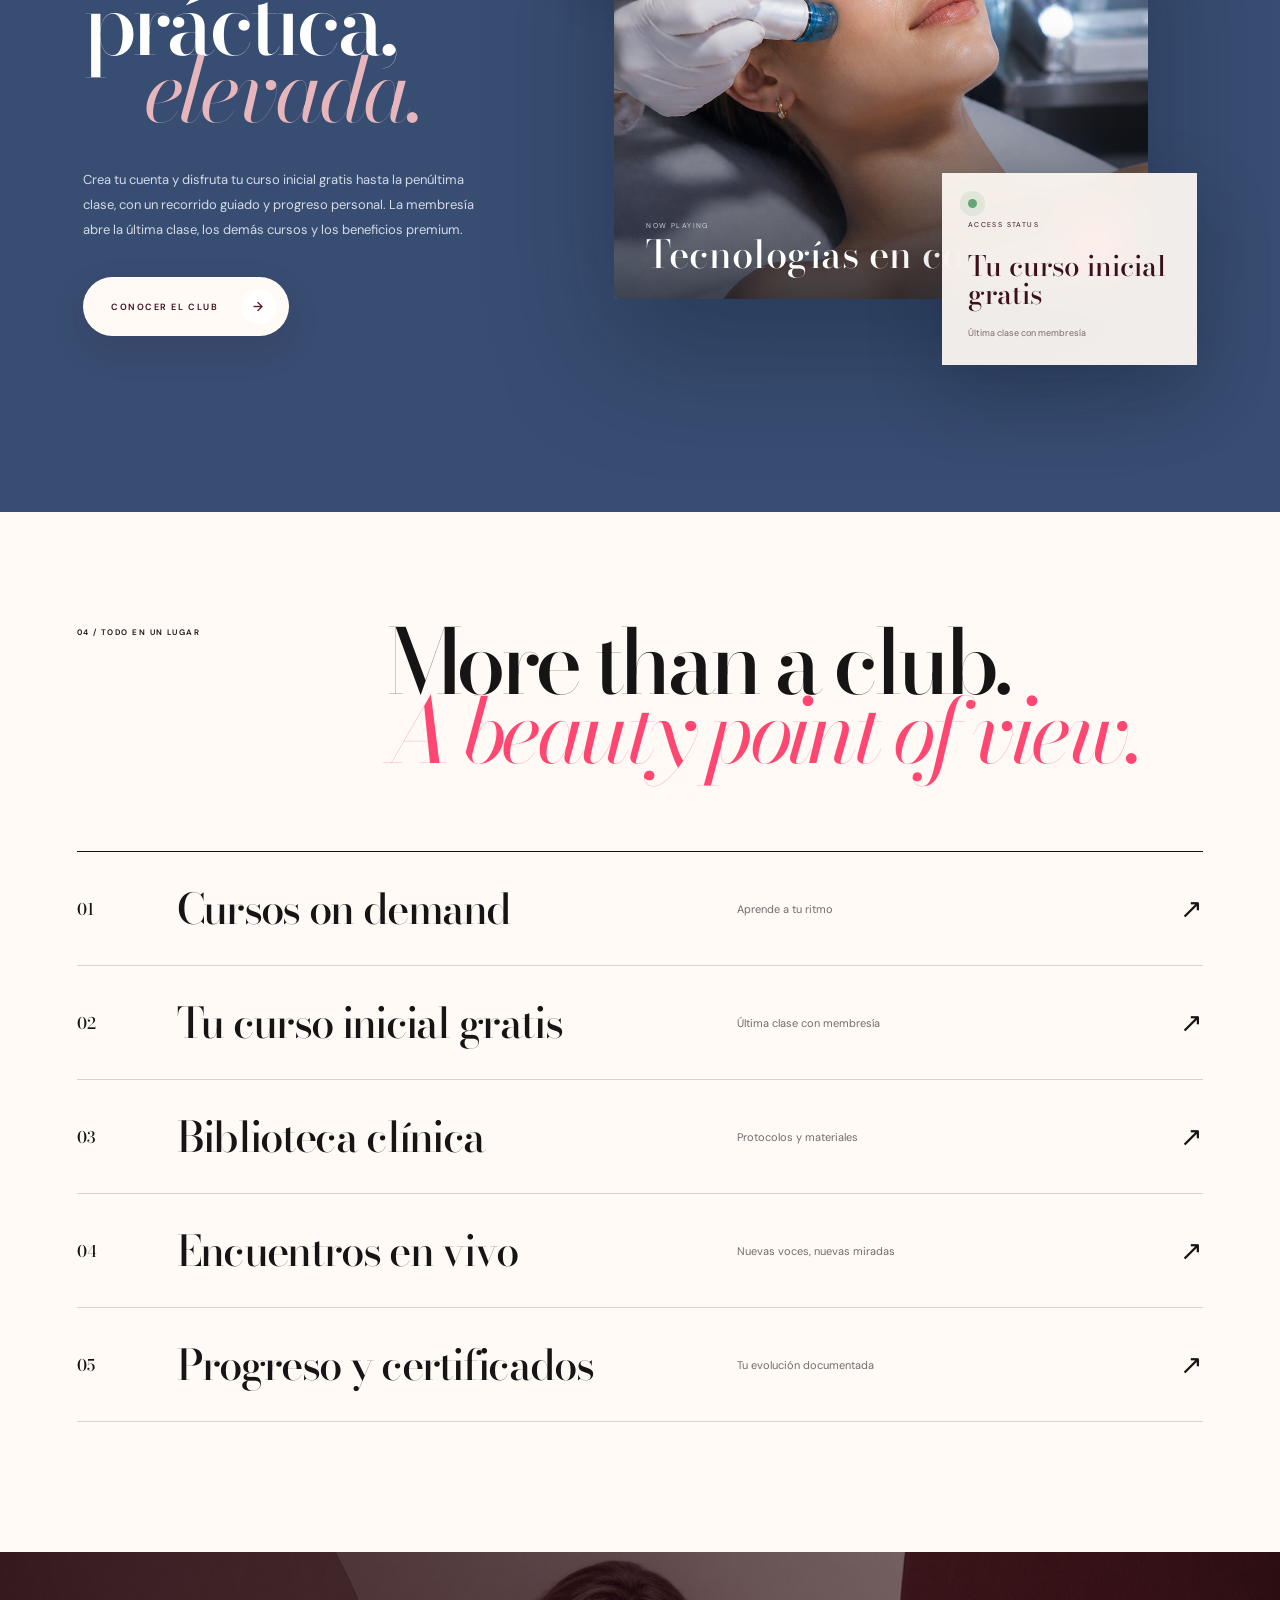
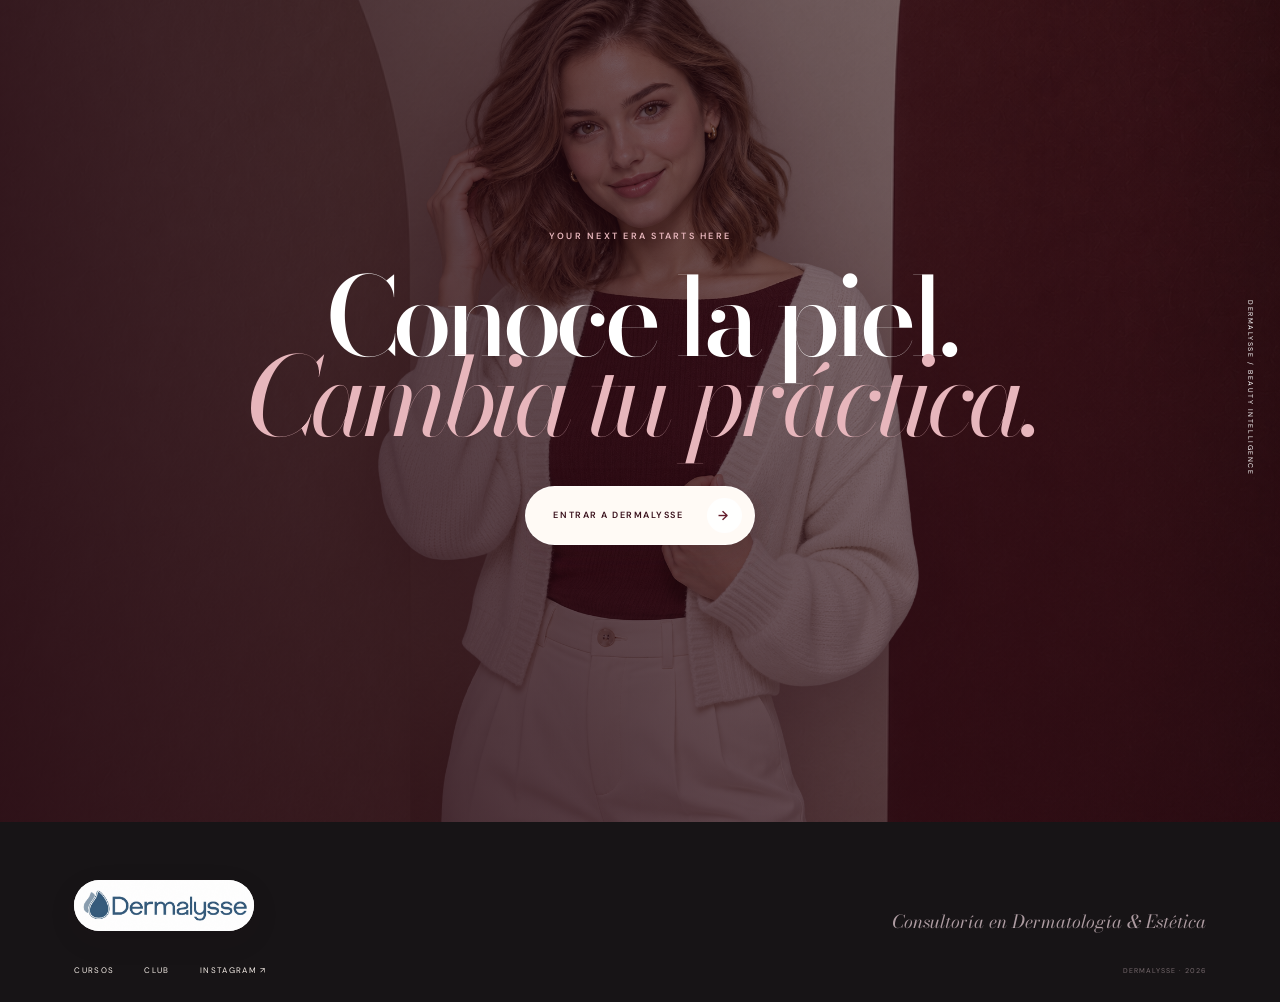
==== commit 7f93fb79: "Implement initial course access and guided welcome" ====
--- a/index.html
+++ b/index.html
@@ -3,7 +3,7 @@
 <head>
   <meta charset="utf-8">
   <meta name="viewport" content="width=device-width,initial-scale=1">
-  <meta name="description" content="Dermalysse: formación editorial en dermatología, cosmetología y estética. Explora los cursos y mira la primera clase gratis.">
+  <meta name="description" content="Dermalysse: formación editorial en dermatología, cosmetología y estética. Disfruta tu curso inicial gratis hasta la penúltima clase. La última clase y los demás cursos requieren membresía.">
   <meta name="theme-color" content="#641d2c">
   <title>Dermalysse — The Skin Edit</title>
   <link rel="icon" type="image/png" href="favicon.png">
@@ -23,7 +23,7 @@
 <body>
   <main>
     <div class="top-ribbon" aria-label="Beneficio de acceso">
-      <div><span>PRIMERA CLASE ABIERTA</span><i>✦</i><span>EXPLORA SIN PAGAR</span><i>✦</i><span>PRIMERA CLASE ABIERTA</span><i>✦</i><span>EXPLORA SIN PAGAR</span><i>✦</i></div>
+      <div><span>TU CURSO INICIAL GRATIS</span><i>✦</i><span>ÚLTIMA CLASE CON MEMBRESÍA</span><i>✦</i><span>TU CURSO INICIAL GRATIS</span><i>✦</i><span>ÚLTIMA CLASE CON MEMBRESÍA</span><i>✦</i></div>
     </div>
 
     <header class="fashion-nav">
@@ -34,7 +34,7 @@
         <a href="#editorial">The edit</a>
         <a href="#cursos">Cursos</a>
         <a href="#club">El club</a>
-        <a class="nav-membership" href="https://club.dermalyssemx.com/?auth=register">Entrar al club <span>→</span></a>
+        <a class="nav-membership" href="https://club.dermalyssemx.com/?auth=register&amp;course=initial">Entrar al club <span>→</span></a>
       </nav>
       <button class="fashion-menu" type="button" aria-label="Abrir menú" aria-expanded="false" aria-controls="main-navigation"><span></span><span></span></button>
     </header>
@@ -46,10 +46,10 @@
         <p class="kicker hero-kicker">THE BEAUTY KNOWLEDGE CLUB</p>
         <h1><span>La belleza</span><em>también</em><span>se estudia.</span></h1>
         <div class="hero-bottom">
-          <p>Una membresía para mirar la piel con más criterio, sensibilidad y seguridad. Explora todo; empieza gratis.</p>
+          <p>¡Disfruta tu curso inicial gratis! Aprende tecnologías de cosmiatría hasta la penúltima clase. La última clase y los demás cursos requieren membresía.</p>
           <div class="hero-actions">
             <a class="fashion-button fashion-button--wine" href="#cursos">Descubrir el edit <span>↓</span></a>
-            <button class="text-action" type="button" data-preview><i>▶</i> Ver clase abierta</button>
+            <a class="text-action" href="https://club.dermalyssemx.com/?auth=register&amp;course=initial"><i>▶</i> Obtener mi curso gratis</a>
           </div>
         </div>
       </div>
@@ -82,24 +82,24 @@
       <div class="edit-heading">
         <div><p class="section-index">02 / FORMACIÓN</p><p class="kicker">CURATED FOR YOUR PRACTICE</p></div>
         <h2 data-reveal>The course <em>edit.</em></h2>
-        <p data-reveal>Recorre cada temario y abre la primera clase. El conocimiento empieza antes de la membresía.</p>
+        <p data-reveal>Conoce nuestros temas de formación. Tu curso inicial es Uso de Tecnologías Avanzadas en Cosmiatría: disfruta gratis todas sus clases excepto la última.</p>
       </div>
       <div class="editorial-grid">
         <article class="course-card course-card--lead" data-reveal>
-          <div class="course-photo"><img src="img/fashion/piel-sin-cicatrices-v3.png" alt="Retrato editorial con textura natural de piel" width="1024" height="1536" loading="lazy"><span class="course-number">01</span><span class="free-tag">FREE FIRST CLASS</span></div>
-          <div class="course-meta"><p>Dermapen · Acné · Reparación</p><h3>Piel sin cicatrices</h3><button type="button" data-preview>Ver introducción <span>↗</span></button></div>
+          <div class="course-photo"><img src="img/fashion/piel-sin-cicatrices-v3.png" alt="Retrato editorial con textura natural de piel" width="1024" height="1536" loading="lazy"><span class="course-number">01</span><span class="free-tag">EXPLORA EL CLUB</span></div>
+          <div class="course-meta"><p>Dermapen · Acné · Reparación</p><h3>Piel sin cicatrices</h3><a href="https://club.dermalyssemx.com/?auth=register&amp;course=initial">Comenzar en el club <span>↗</span></a></div>
         </article>
         <article class="course-card course-card--blue" data-reveal>
-          <div class="course-photo"><img src="img/fashion/hidrafacial-v2.png" alt="Tratamiento hidrafacial profesional en estudio azul" width="1024" height="1536" loading="lazy"><span class="course-number">02</span><span class="free-tag">FREE FIRST CLASS</span></div>
-          <div class="course-meta"><p>Protocolos · Cabina · Técnica</p><h3>Hidrafacial esencial</h3><button type="button" data-preview>Ver introducción <span>↗</span></button></div>
+          <div class="course-photo"><img src="img/fashion/hidrafacial-v2.png" alt="Tratamiento hidrafacial profesional en estudio azul" width="1024" height="1536" loading="lazy"><span class="course-number">02</span><span class="free-tag">EXPLORA EL CLUB</span></div>
+          <div class="course-meta"><p>Protocolos · Cabina · Técnica</p><h3>Hidrafacial esencial</h3><a href="https://club.dermalyssemx.com/?auth=register&amp;course=initial">Comenzar en el club <span>↗</span></a></div>
         </article>
         <article class="course-card course-card--wine" data-reveal>
-          <div class="course-photo"><img src="img/fashion/manchas-v2.png" alt="Retrato editorial con pigmentación natural de la piel" width="1024" height="1536" loading="lazy"><span class="course-number">03</span><span class="free-tag">FREE FIRST CLASS</span></div>
-          <div class="course-meta"><p>Valoración · Activos · Seguimiento</p><h3>Manchas y discromías</h3><button type="button" data-preview>Ver introducción <span>↗</span></button></div>
+          <div class="course-photo"><img src="img/fashion/manchas-v2.png" alt="Retrato editorial con pigmentación natural de la piel" width="1024" height="1536" loading="lazy"><span class="course-number">03</span><span class="free-tag">EXPLORA EL CLUB</span></div>
+          <div class="course-meta"><p>Valoración · Activos · Seguimiento</p><h3>Manchas y discromías</h3><a href="https://club.dermalyssemx.com/?auth=register&amp;course=initial">Comenzar en el club <span>↗</span></a></div>
         </article>
         <article class="course-card course-card--sage" data-reveal>
-          <div class="course-photo"><img src="img/fashion/cosmetica-natural-v2.png" alt="Modelo editorial con sérum, aloe y cosmética natural" width="1024" height="1536" loading="lazy"><span class="course-number">04</span><span class="free-tag">FREE FIRST CLASS</span></div>
-          <div class="course-meta"><p>Formulación · Piel · Bienestar</p><h3>Cosmética natural</h3><button type="button" data-preview>Ver introducción <span>↗</span></button></div>
+          <div class="course-photo"><img src="img/fashion/cosmetica-natural-v2.png" alt="Modelo editorial con sérum, aloe y cosmética natural" width="1024" height="1536" loading="lazy"><span class="course-number">04</span><span class="free-tag">EXPLORA EL CLUB</span></div>
+          <div class="course-meta"><p>Formulación · Piel · Bienestar</p><h3>Cosmética natural</h3><a href="https://club.dermalyssemx.com/?auth=register&amp;course=initial">Comenzar en el club <span>↗</span></a></div>
         </article>
       </div>
       <a class="wide-link" href="#club"><span>Explorar toda la experiencia</span><i>→</i></a>
@@ -110,16 +110,16 @@
         <p class="section-index">03 / MEMBERS ONLY</p>
         <p class="kicker">YOUR BEAUTY INTELLIGENCE ERA</p>
         <h2 data-reveal>Tu práctica,<br><em>elevada.</em></h2>
-        <p data-reveal>Entra sin pagar. Mira cursos, materiales y herramientas. Cuando quieras avanzar, la membresía abre el resto de tu experiencia.</p>
-        <a class="fashion-button fashion-button--light" href="https://club.dermalyssemx.com/?auth=register">Conocer el club <span>→</span></a>
+        <p data-reveal>Crea tu cuenta y disfruta tu curso inicial gratis hasta la penúltima clase, con un recorrido guiado y progreso personal. La membresía abre la última clase, los demás cursos y los beneficios premium.</p>
+        <a class="fashion-button fashion-button--light" href="https://club.dermalyssemx.com/?auth=register&amp;course=initial">Conocer el club <span>→</span></a>
       </div>
       <div class="membership-look" data-reveal>
         <div class="look-card look-card--image">
           <img src="img/fashion/hidrafacial-v2.png" alt="Clase de hidrafacial dentro del club" width="1024" height="1536" loading="lazy">
-          <div><span>NOW PLAYING</span><strong>Hidrafacial esencial</strong></div>
-          <button type="button" data-preview aria-label="Reproducir primera clase">▶</button>
+          <div><span>NOW PLAYING</span><strong>Tecnologías en cosmiatría</strong></div>
+          <a href="https://club.dermalyssemx.com/?auth=register&amp;course=initial" aria-label="Comenzar mi curso inicial gratis">▶</a>
         </div>
-        <div class="look-card look-card--access"><span class="access-pulse"></span><small>ACCESS STATUS</small><strong>Primera clase<br>desbloqueada</strong><p>Sin membresía · 14 min</p></div>
+        <div class="look-card look-card--access"><span class="access-pulse"></span><small>ACCESS STATUS</small><strong>Tu curso inicial<br>gratis</strong><p>Última clase con membresía</p></div>
         <div class="look-note"><i>✦</i><span>APRENDE<br>ANTES DE ELEGIR</span></div>
       </div>
     </section>
@@ -128,7 +128,7 @@
       <div class="club-index-head"><p class="section-index">04 / TODO EN UN LUGAR</p><h2 data-reveal>More than a club.<br><em>A beauty point of view.</em></h2></div>
       <div class="benefit-list">
         <div class="benefit-row" data-reveal><span>01</span><h3>Cursos on demand</h3><p>Aprende a tu ritmo</p><i>↗</i></div>
-        <div class="benefit-row" data-reveal><span>02</span><h3>Primera clase abierta</h3><p>Descubre antes de elegir</p><i>↗</i></div>
+        <div class="benefit-row" data-reveal><span>02</span><h3>Tu curso inicial gratis</h3><p>Última clase con membresía</p><i>↗</i></div>
         <div class="benefit-row" data-reveal><span>03</span><h3>Biblioteca clínica</h3><p>Protocolos y materiales</p><i>↗</i></div>
         <div class="benefit-row" data-reveal><span>04</span><h3>Encuentros en vivo</h3><p>Nuevas voces, nuevas miradas</p><i>↗</i></div>
         <div class="benefit-row" data-reveal><span>05</span><h3>Progreso y certificados</h3><p>Tu evolución documentada</p><i>↗</i></div>
@@ -141,7 +141,7 @@
         <img class="final-photo-model" src="img/fashion/fashion-hero-model-v6.png" alt="Retrato editorial de una joven profesional Dermalysse" width="1024" height="1536" loading="lazy">
       </div>
       <div class="final-overlay"></div>
-      <div class="final-copy" data-reveal><p class="kicker">YOUR NEXT ERA STARTS HERE</p><h2>Conoce la piel.<br><em>Cambia tu práctica.</em></h2><a class="fashion-button fashion-button--light" href="https://club.dermalyssemx.com/?auth=register">Entrar a Dermalysse <span>→</span></a></div>
+      <div class="final-copy" data-reveal><p class="kicker">YOUR NEXT ERA STARTS HERE</p><h2>Conoce la piel.<br><em>Cambia tu práctica.</em></h2><a class="fashion-button fashion-button--light" href="https://club.dermalyssemx.com/?auth=register&amp;course=initial">Entrar a Dermalysse <span>→</span></a></div>
       <span class="final-vertical">DERMALYSSE / BEAUTY INTELLIGENCE</span>
     </section>
 
@@ -152,16 +152,6 @@
       <small>Dermalysse · 2026</small>
     </footer>
 
-    <div class="preview-modal" id="preview-modal" role="dialog" aria-modal="true" aria-labelledby="preview-title" hidden>
-      <div class="preview-shell">
-        <button class="preview-close" type="button" aria-label="Cerrar vista previa">×</button>
-        <div class="preview-heading"><p class="kicker">COMPLIMENTARY CLASS / 01</p><h2 id="preview-title">Tu primera clase,<br><em>on us.</em></h2><p>Explora el enfoque Dermalysse. El resto del curso se desbloquea con tu membresía.</p></div>
-        <video controls playsinline poster="img/fashion/preview-poster.jpg">
-          <source src="video/preview-fashion.mp4" type="video/mp4">
-          <track kind="captions" src="video/preview-captions.vtt" srclang="es" label="Español" default>
-        </video>
-      </div>
-    </div>
   </main>
 </body>
 </html>
--- a/css/fashion.css
+++ b/css/fashion.css
@@ -101,12 +101,12 @@
 .course-photo img { object-fit: cover; transition: transform .8s cubic-bezier(.2,.8,.2,1), filter .8s ease; }.course-card:hover .course-photo img { transform: scale(1.045); filter: saturate(1.08); }.course-card--lead .course-photo img { object-position: 50% 35%; }.course-card--blue .course-photo img { object-position: 50% 47%; }.course-card--wine .course-photo img { object-position: 50% 36%; }.course-card--sage .course-photo img { object-position: 50% 46%; }
 .course-number { position: absolute; top: 15px; left: 16px; width: 38px; height: 38px; border-radius: 50%; background: rgba(255,250,245,.84); backdrop-filter: blur(10px); display: grid; place-items: center; font: 500 11px/1 var(--serif); }
 .free-tag { position: absolute; left: 14px; right: 14px; bottom: 14px; min-height: 34px; border-radius: 999px; background: rgba(255,250,245,.9); backdrop-filter: blur(10px); display: grid; place-items: center; font-size: 7px; letter-spacing: .19em; }
-.course-meta { flex: 1; padding: 19px 3px 0; display: flex; flex-direction: column; }.course-meta > p { min-height: 30px; margin: 0; font-size: 7px; letter-spacing: .14em; text-transform: uppercase; color: #786b70; }.course-meta h3 { min-height: 82px; margin: 7px 0 20px; font: 500 clamp(27px,2.35vw,42px)/.9 var(--serif); letter-spacing: -.04em; }.course-meta button { width: 100%; margin-top: auto; padding: 12px 0; border: 0; border-bottom: 1px solid var(--line); background: none; display: flex; justify-content: space-between; font-size: 8px; font-weight: 600; text-transform: uppercase; letter-spacing: .17em; cursor: pointer; transition: color .25s ease, padding .25s ease; }.course-meta button:hover { color: var(--pink); padding-left: 8px; }
+.course-meta { flex: 1; padding: 19px 3px 0; display: flex; flex-direction: column; }.course-meta > p { min-height: 30px; margin: 0; font-size: 7px; letter-spacing: .14em; text-transform: uppercase; color: #786b70; }.course-meta h3 { min-height: 82px; margin: 7px 0 20px; font: 500 clamp(27px,2.35vw,42px)/.9 var(--serif); letter-spacing: -.04em; }.course-meta :is(button,a) { width: 100%; margin-top: auto; padding: 12px 0; border: 0; border-bottom: 1px solid var(--line); background: none; display: flex; justify-content: space-between; font-size: 8px; font-weight: 600; text-transform: uppercase; letter-spacing: .17em; cursor: pointer; transition: color .25s ease, padding .25s ease; }.course-meta :is(button,a):hover { color: var(--pink); padding-left: 8px; }
 .wide-link { margin-top: 90px; padding: 20px 0; border-top: 1px solid var(--ink); border-bottom: 1px solid var(--ink); display: flex; justify-content: space-between; align-items: center; text-transform: uppercase; font-size: 9px; letter-spacing: .21em; }.wide-link i { font: 400 30px/1 var(--serif); transition: transform .3s ease; }.wide-link:hover i { transform: translateX(10px); }
 
 .membership { min-height: 900px; padding: 105px clamp(24px,6.5vw,100px); background: var(--blue); color: white; display: grid; grid-template-columns: .8fr 1.2fr; gap: clamp(50px,8vw,130px); align-items: center; overflow: hidden; }
 .membership-copy .section-index { color: #c5ccdc; margin-bottom: 85px; }.membership-copy .kicker { color: var(--blush); margin-bottom: 28px; }.membership-copy h2 { margin: 0; font: 500 clamp(75px,7vw,120px)/.75 var(--serif); letter-spacing: -.06em; }.membership-copy h2 em { color: var(--blush); font-weight: 400; margin-left: 15%; }.membership-copy > p:not(.section-index,.kicker) { max-width: 480px; margin: 45px 0 35px; color: #d4dae7; font-size: 13px; line-height: 1.9; }
-.membership-look { position: relative; min-height: 660px; }.look-card { position: absolute; overflow: hidden; }.look-card--image { inset: 3% 8% 14% 4%; border-radius: 170px 170px 4px 4px; box-shadow: 0 50px 120px rgba(13,22,39,.34); }.look-card--image img { object-fit: cover; object-position: 50% 46%; }.look-card--image::after { content: ""; position: absolute; inset: 50% 0 0; background: linear-gradient(transparent,rgba(8,15,29,.72)); }.look-card--image > div { position: absolute; left: 32px; bottom: 28px; z-index: 2; display: flex; flex-direction: column; gap: 7px; }.look-card--image span { font-size: 7px; letter-spacing: .2em; color: #cad1de; }.look-card--image strong { font: 500 clamp(27px,3vw,45px)/.9 var(--serif); }.look-card--image button { position: absolute; z-index: 3; right: 25px; bottom: 25px; width: 57px; height: 57px; border: 0; border-radius: 50%; background: var(--pink); color: white; cursor: pointer; transition: transform .3s ease; }.look-card--image button:hover { transform: scale(1.08); }
+.membership-look { position: relative; min-height: 660px; }.look-card { position: absolute; overflow: hidden; }.look-card--image { inset: 3% 8% 14% 4%; border-radius: 170px 170px 4px 4px; box-shadow: 0 50px 120px rgba(13,22,39,.34); }.look-card--image img { object-fit: cover; object-position: 50% 46%; }.look-card--image::after { content: ""; position: absolute; inset: 50% 0 0; background: linear-gradient(transparent,rgba(8,15,29,.72)); }.look-card--image > div { position: absolute; left: 32px; bottom: 28px; z-index: 2; display: flex; flex-direction: column; gap: 7px; }.look-card--image span { font-size: 7px; letter-spacing: .2em; color: #cad1de; }.look-card--image strong { font: 500 clamp(27px,3vw,45px)/.9 var(--serif); }.look-card--image :is(button,a) { position: absolute; z-index: 3; right: 25px; bottom: 25px; width: 57px; height: 57px; border: 0; border-radius: 50%; background: var(--pink); color: white; cursor: pointer; transition: transform .3s ease; }.look-card--image :is(button,a):hover { transform: scale(1.08); }
 .look-card--access { right: 0; bottom: 4%; z-index: 4; width: 255px; padding: 26px; background: rgba(255,250,245,.93); backdrop-filter: blur(18px); color: var(--wine-deep); box-shadow: 0 28px 70px rgba(13,22,39,.25); }.look-card--access small { display: block; margin: 12px 0 24px; font-size: 7px; letter-spacing: .2em; }.look-card--access strong { font: 500 28px/.95 var(--serif); }.look-card--access p { margin: 18px 0 0; color: #7a6670; font-size: 9px; }.access-pulse { display: block; width: 9px; height: 9px; border-radius: 50%; background: #67a776; box-shadow: 0 0 0 8px rgba(103,167,118,.13); }
 .look-note { position: absolute; left: -35px; top: 20%; z-index: 5; width: 112px; aspect-ratio: 1; border-radius: 50%; background: var(--blush); color: var(--wine-deep); display: grid; place-content: center; text-align: center; transform: rotate(-10deg); box-shadow: 0 18px 45px rgba(13,22,39,.2); }.look-note i { font-style: normal; font-size: 16px; }.look-note span { font-size: 7px; font-weight: 600; letter-spacing: .16em; line-height: 1.5; }
 
@@ -151,3 +151,5 @@
   html { scroll-behavior: auto; }
   *,*::before,*::after { animation-duration: .01ms !important; animation-iteration-count: 1 !important; transition-duration: .01ms !important; }
 }
+
+.look-card--image a { display:grid; place-items:center; }
